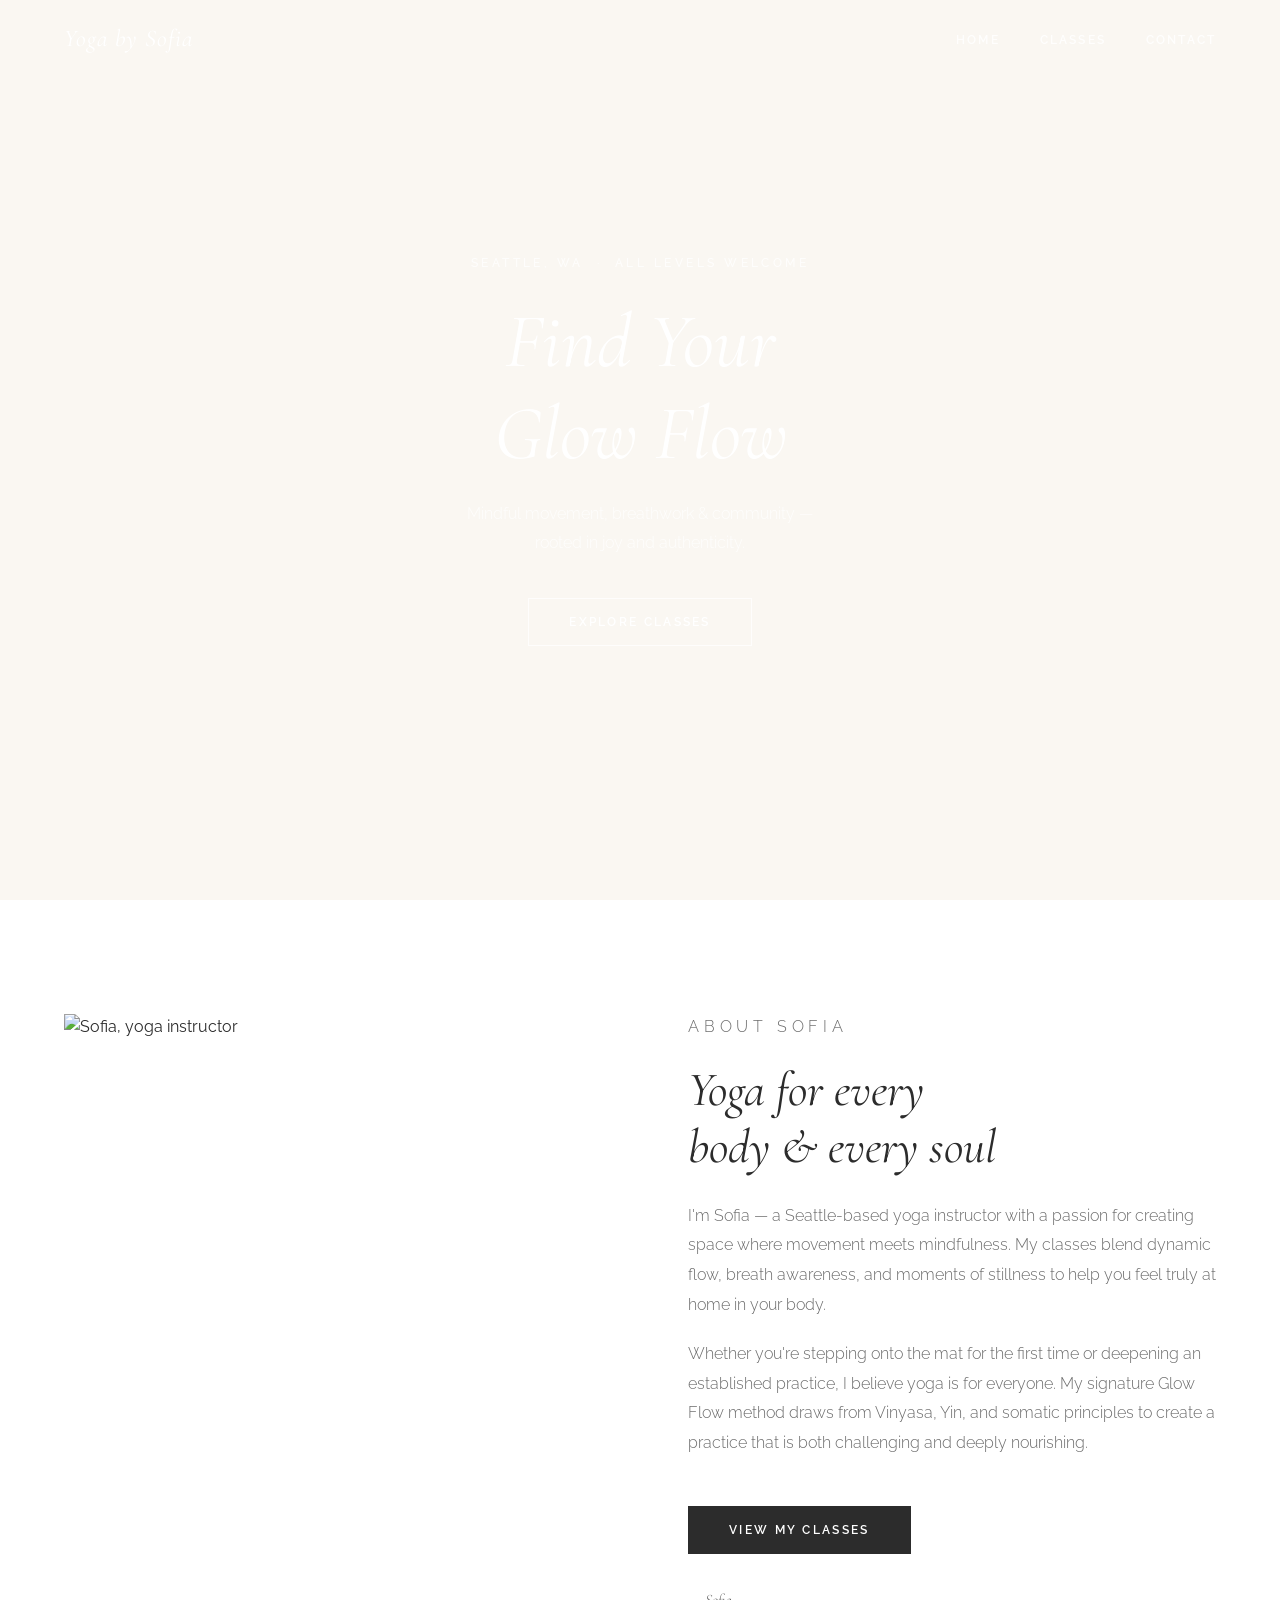
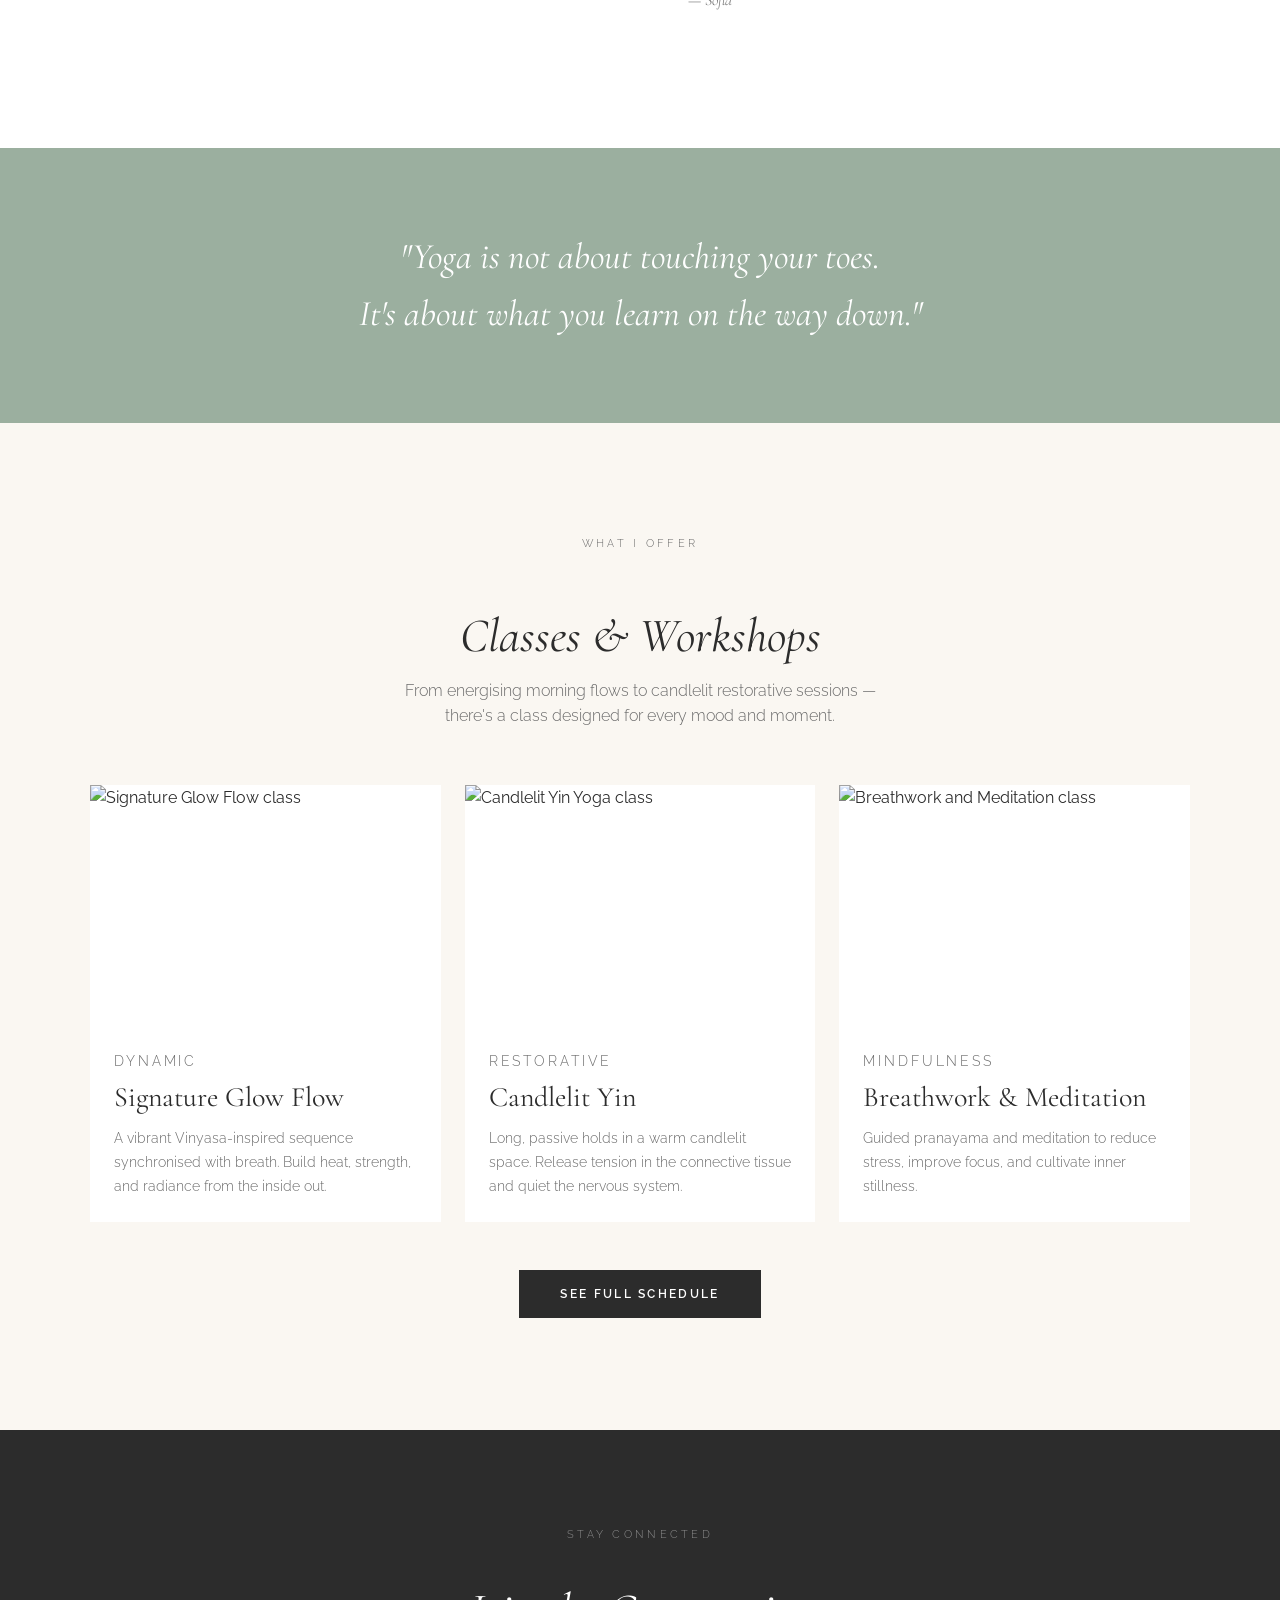
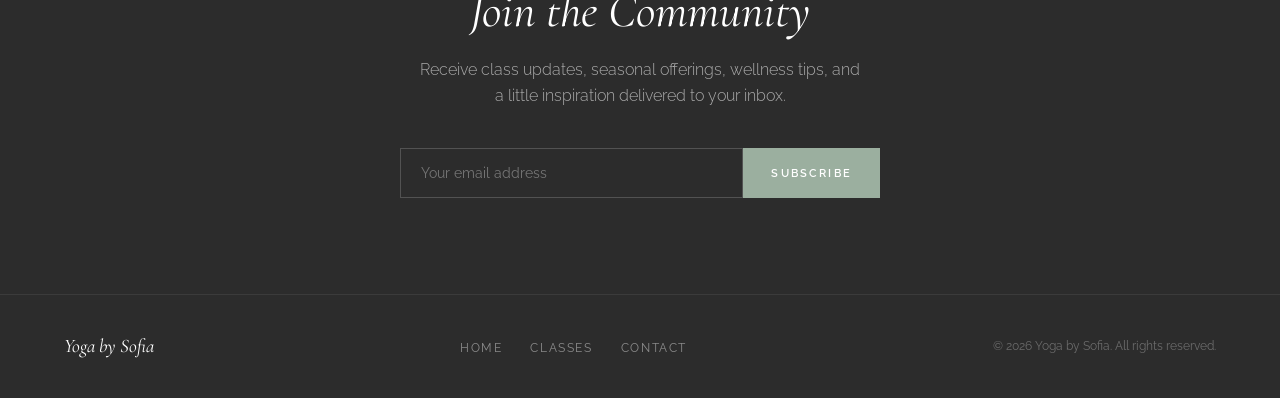
==== index.html @ cc1ec994 "Add yoga instructor website mockup (Yoga by Sofia) Three-page static site with shared CSS/JS: - inde" ====
<!DOCTYPE html>
<html lang="en">
<head>
  <meta charset="UTF-8">
  <meta name="viewport" content="width=device-width, initial-scale=1.0">
  <title>Yoga by Sofia</title>
  <link rel="preconnect" href="https://fonts.googleapis.com">
  <link rel="preconnect" href="https://fonts.gstatic.com" crossorigin>
  <link href="https://fonts.googleapis.com/css2?family=Cormorant+Garamond:ital,wght@0,300;0,400;0,500;1,300;1,400;1,500&family=Raleway:wght@300;400;500;600;700&display=swap" rel="stylesheet">
  <link rel="stylesheet" href="css/styles.css">
</head>
<body>

  <!-- Navigation -->
  <nav id="main-nav">
    <a href="index.html" class="nav-logo">Yoga by Sofia</a>
    <ul class="nav-links">
      <li><a href="index.html">Home</a></li>
      <li><a href="classes.html">Classes</a></li>
      <li><a href="contact.html">Contact</a></li>
    </ul>
  </nav>

  <!-- Hero -->
  <section class="hero">
    <div class="hero-bg"></div>
    <div class="hero-content">
      <p class="hero-eyebrow">Seattle, WA &nbsp;·&nbsp; All Levels Welcome</p>
      <h1>Find Your<br><em>Glow Flow</em></h1>
      <p class="hero-sub">
        Mindful movement, breathwork &amp; community —<br>
        rooted in joy and authenticity.
      </p>
      <a href="classes.html" class="btn btn-outline-white">Explore Classes</a>
    </div>
  </section>

  <!-- About -->
  <section class="about-section">
    <div class="about">
      <img
        class="about-image"
        src="https://images.unsplash.com/photo-1545205597-3d9d02c29597?w=900&q=80"
        alt="Sofia, yoga instructor"
        loading="lazy"
      >
      <div class="about-text">
        <p class="section-label">About Sofia</p>
        <h2>Yoga for every<br><em>body</em> &amp; every soul</h2>
        <p>
          I'm Sofia — a Seattle-based yoga instructor with a passion for
          creating space where movement meets mindfulness. My classes blend
          dynamic flow, breath awareness, and moments of stillness to help
          you feel truly at home in your body.
        </p>
        <p>
          Whether you're stepping onto the mat for the first time or
          deepening an established practice, I believe yoga is for
          everyone. My signature Glow Flow method draws from Vinyasa, Yin,
          and somatic principles to create a practice that is both
          challenging and deeply nourishing.
        </p>
        <a href="classes.html" class="btn btn-dark" style="margin-top:1.75rem; display:inline-block;">View My Classes</a>
        <p class="about-signature">— Sofia</p>
      </div>
    </div>
  </section>

  <!-- Philosophy Quote -->
  <div class="philosophy-strip">
    <blockquote>
      "Yoga is not about touching your toes.<br>
      It's about what you learn on the way down."
    </blockquote>
  </div>

  <!-- Classes Preview -->
  <section class="classes-preview">
    <p class="section-label">What I Offer</p>
    <h2>Classes &amp; Workshops</h2>
    <p>
      From energising morning flows to candlelit restorative sessions —
      there's a class designed for every mood and moment.
    </p>

    <div class="classes-grid">
      <div class="class-card">
        <div class="class-card-img-wrap">
          <img
            class="class-card-img"
            src="https://images.unsplash.com/photo-1593811167562-9cef47bfc4d7?w=700&q=80"
            alt="Signature Glow Flow class"
            loading="lazy"
          >
        </div>
        <div class="class-card-body">
          <p class="class-tag">Dynamic</p>
          <h3>Signature Glow Flow</h3>
          <p>A vibrant Vinyasa-inspired sequence synchronised with breath. Build heat, strength, and radiance from the inside out.</p>
        </div>
      </div>

      <div class="class-card">
        <div class="class-card-img-wrap">
          <img
            class="class-card-img"
            src="https://images.unsplash.com/photo-1552196563-55cd4e45efb3?w=700&q=80"
            alt="Candlelit Yin Yoga class"
            loading="lazy"
          >
        </div>
        <div class="class-card-body">
          <p class="class-tag">Restorative</p>
          <h3>Candlelit Yin</h3>
          <p>Long, passive holds in a warm candlelit space. Release tension in the connective tissue and quiet the nervous system.</p>
        </div>
      </div>

      <div class="class-card">
        <div class="class-card-img-wrap">
          <img
            class="class-card-img"
            src="https://images.unsplash.com/photo-1591291621164-2c6367723315?w=700&q=80"
            alt="Breathwork and Meditation class"
            loading="lazy"
          >
        </div>
        <div class="class-card-body">
          <p class="class-tag">Mindfulness</p>
          <h3>Breathwork &amp; Meditation</h3>
          <p>Guided pranayama and meditation to reduce stress, improve focus, and cultivate inner stillness.</p>
        </div>
      </div>
    </div>

    <a href="classes.html" class="btn btn-dark">See Full Schedule</a>
  </section>

  <!-- Newsletter -->
  <section class="newsletter">
    <p class="section-label" style="color:rgba(255,255,255,0.45);">Stay Connected</p>
    <h2>Join the Community</h2>
    <p>
      Receive class updates, seasonal offerings, wellness tips, and a little
      inspiration delivered to your inbox.
    </p>
    <form class="newsletter-form" novalidate>
      <input type="email" placeholder="Your email address" required>
      <button type="submit">Subscribe</button>
    </form>
  </section>

  <!-- Footer -->
  <footer>
    <span class="footer-logo">Yoga by Sofia</span>
    <ul class="footer-links">
      <li><a href="index.html">Home</a></li>
      <li><a href="classes.html">Classes</a></li>
      <li><a href="contact.html">Contact</a></li>
    </ul>
    <span class="footer-copy">&copy; 2026 Yoga by Sofia. All rights reserved.</span>
  </footer>

  <script src="js/main.js"></script>
</body>
</html>
---- css/styles.css ----
/* =========================================================
   Yoga by Sofia — Shared Stylesheet
   ========================================================= */

/* Reset & Base */
*, *::before, *::after {
  box-sizing: border-box;
  margin: 0;
  padding: 0;
}

:root {
  --cream:      #FAF7F2;
  --light-cream:#F0EBE3;
  --dark:       #2C2C2C;
  --muted:      #6B6B6B;
  --accent:     #8B7355;
  --sage:       #9BAF9F;
  --sage-dark:  #7A9585;
  --white:      #FFFFFF;

  --font-heading: 'Cormorant Garamond', serif;
  --font-body:    'Raleway', sans-serif;
}

html { scroll-behavior: smooth; }

body {
  font-family: var(--font-body);
  background-color: var(--cream);
  color: var(--dark);
  line-height: 1.6;
  font-size: 16px;
}

/* Typography */
h1, h2, h3, h4 {
  font-family: var(--font-heading);
  font-weight: 400;
  line-height: 1.2;
}
h1 { font-size: clamp(2.5rem, 6vw, 5rem); }
h2 { font-size: clamp(2rem, 4vw, 3rem); }
h3 { font-size: clamp(1.25rem, 2.5vw, 1.75rem); }

a { text-decoration: none; color: inherit; }
img { display: block; max-width: 100%; }

/* =========================================================
   Navigation
   ========================================================= */
nav {
  position: fixed;
  top: 0; left: 0; right: 0;
  z-index: 100;
  display: flex;
  justify-content: space-between;
  align-items: center;
  padding: 1.25rem 5%;
  background-color: transparent;
  transition: background-color 0.35s ease, padding 0.35s ease,
              box-shadow 0.35s ease;
}

nav.scrolled {
  background-color: var(--cream);
  box-shadow: 0 1px 20px rgba(0,0,0,0.08);
  padding: 0.75rem 5%;
}

.nav-logo {
  font-family: var(--font-heading);
  font-size: 1.5rem;
  letter-spacing: 0.04em;
  font-style: italic;
  color: var(--white);
  transition: color 0.35s;
}
nav.scrolled .nav-logo { color: var(--dark); }

.nav-links {
  display: flex;
  list-style: none;
  gap: 2.5rem;
}
.nav-links a {
  font-size: 0.75rem;
  text-transform: uppercase;
  letter-spacing: 0.18em;
  font-weight: 600;
  color: rgba(255,255,255,0.85);
  transition: color 0.3s;
}
nav.scrolled .nav-links a { color: var(--dark); }
.nav-links a:hover,
nav.scrolled .nav-links a:hover { color: var(--accent); }

/* =========================================================
   Buttons
   ========================================================= */
.btn {
  display: inline-block;
  padding: 0.875rem 2.5rem;
  font-size: 0.72rem;
  text-transform: uppercase;
  letter-spacing: 0.2em;
  font-family: var(--font-body);
  font-weight: 600;
  cursor: pointer;
  border: none;
  transition: all 0.3s;
}

.btn-outline-white {
  border: 1.5px solid rgba(255,255,255,0.8);
  color: var(--white);
  background: transparent;
}
.btn-outline-white:hover { background: var(--white); color: var(--dark); }

.btn-dark {
  background: var(--dark);
  color: var(--white);
  border: 1.5px solid var(--dark);
}
.btn-dark:hover { background: transparent; color: var(--dark); }

.btn-sage {
  background: var(--sage);
  color: var(--white);
  border: 1.5px solid var(--sage);
}
.btn-sage:hover { background: var(--sage-dark); border-color: var(--sage-dark); }

/* =========================================================
   Shared Section Styles
   ========================================================= */
.section-label {
  font-size: 0.68rem;
  text-transform: uppercase;
  letter-spacing: 0.3em;
  color: var(--accent);
  margin-bottom: 0.75rem;
  font-weight: 600;
}

.text-center { text-align: center; }

/* =========================================================
   Hero (index.html)
   ========================================================= */
.hero {
  position: relative;
  height: 100vh;
  min-height: 600px;
  display: flex;
  align-items: center;
  justify-content: center;
  text-align: center;
  overflow: hidden;
}

.hero-bg {
  position: absolute;
  inset: 0;
  background-image: url('https://images.unsplash.com/photo-1506126613408-eca07ce68773?w=1920&q=80');
  background-size: cover;
  background-position: center;
  filter: brightness(0.5);
}

.hero-content {
  position: relative;
  z-index: 1;
  color: var(--white);
  padding: 0 1.5rem;
  max-width: 700px;
}

.hero-eyebrow {
  font-size: 0.72rem;
  text-transform: uppercase;
  letter-spacing: 0.3em;
  opacity: 0.8;
  font-weight: 500;
  margin-bottom: 1.5rem;
}

.hero h1 { font-style: italic; margin-bottom: 1.25rem; }

.hero-sub {
  font-size: 1rem;
  font-weight: 300;
  opacity: 0.8;
  margin-bottom: 2.5rem;
  line-height: 1.8;
}

/* =========================================================
   About Section (index.html)
   ========================================================= */
.about-section {
  background: var(--white);
  padding: 7rem 5%;
}

.about {
  display: grid;
  grid-template-columns: 1fr 1fr;
  gap: 6rem;
  align-items: center;
  max-width: 1200px;
  margin: 0 auto;
}

.about-image {
  width: 100%;
  height: 620px;
  object-fit: cover;
  object-position: top;
}

.about-text h2 { font-style: italic; margin-bottom: 1.5rem; }

.about-text p {
  color: var(--muted);
  margin-bottom: 1.25rem;
  font-size: 1rem;
  font-weight: 300;
  line-height: 1.85;
}

.about-signature {
  font-family: var(--font-heading);
  font-size: 2rem;
  font-style: italic;
  color: var(--accent);
  margin-top: 2rem;
}

/* =========================================================
   Philosophy Strip
   ========================================================= */
.philosophy-strip {
  background: var(--sage);
  text-align: center;
  padding: 5rem 5%;
}

.philosophy-strip blockquote {
  font-family: var(--font-heading);
  font-size: clamp(1.5rem, 3vw, 2.25rem);
  font-style: italic;
  color: var(--white);
  max-width: 820px;
  margin: 0 auto;
  line-height: 1.6;
}

/* =========================================================
   Classes Preview (index.html)
   ========================================================= */
.classes-preview {
  background: var(--cream);
  text-align: center;
  padding: 7rem 5%;
}

.classes-preview h2 { font-style: italic; margin-bottom: 0.75rem; }

.classes-preview > p {
  color: var(--muted);
  max-width: 500px;
  margin: 0 auto 3.5rem;
  font-weight: 300;
}

.classes-grid {
  display: grid;
  grid-template-columns: repeat(auto-fit, minmax(280px, 1fr));
  gap: 1.5rem;
  max-width: 1100px;
  margin: 0 auto 3rem;
  text-align: left;
}

/* =========================================================
   Class Cards (shared)
   ========================================================= */
.class-card {
  background: var(--white);
  overflow: hidden;
  transition: box-shadow 0.3s;
}
.class-card:hover { box-shadow: 0 8px 32px rgba(0,0,0,0.09); }

.class-card-img-wrap { overflow: hidden; }

.class-card-img {
  width: 100%;
  height: 240px;
  object-fit: cover;
  transition: transform 0.55s ease;
}
.class-card:hover .class-card-img { transform: scale(1.05); }

.class-card-body { padding: 1.5rem; }

.class-tag {
  font-size: 0.64rem;
  text-transform: uppercase;
  letter-spacing: 0.2em;
  color: var(--accent);
  font-weight: 600;
  margin-bottom: 0.5rem;
}

.class-card-body h3 { margin-bottom: 0.75rem; }

.class-card-body p {
  font-size: 0.9rem;
  color: var(--muted);
  font-weight: 300;
  line-height: 1.65;
}

/* =========================================================
   Newsletter Section (shared)
   ========================================================= */
.newsletter {
  background: var(--dark);
  text-align: center;
  padding: 6rem 5%;
}

.newsletter h2 {
  color: var(--white);
  font-style: italic;
  margin-bottom: 1rem;
}

.newsletter > p {
  color: rgba(255,255,255,0.6);
  font-weight: 300;
  max-width: 440px;
  margin: 0 auto 2.5rem;
}

.newsletter-form {
  display: flex;
  max-width: 480px;
  margin: 0 auto;
}

.newsletter-form input {
  flex: 1;
  padding: 1rem 1.25rem;
  border: 1.5px solid rgba(255,255,255,0.18);
  background: transparent;
  color: var(--white);
  font-family: var(--font-body);
  font-size: 0.875rem;
  outline: none;
  transition: border-color 0.3s;
}
.newsletter-form input::placeholder { color: rgba(255,255,255,0.35); }
.newsletter-form input:focus { border-color: var(--sage); }

.newsletter-form button {
  padding: 1rem 1.75rem;
  background: var(--sage);
  border: none;
  color: var(--white);
  font-family: var(--font-body);
  font-size: 0.68rem;
  text-transform: uppercase;
  letter-spacing: 0.2em;
  font-weight: 600;
  cursor: pointer;
  transition: background 0.3s;
  white-space: nowrap;
}
.newsletter-form button:hover,
.newsletter-form button:disabled { background: var(--sage-dark); }

/* =========================================================
   Footer (shared)
   ========================================================= */
footer {
  background: var(--dark);
  border-top: 1px solid rgba(255,255,255,0.07);
  padding: 2.25rem 5%;
  display: flex;
  justify-content: space-between;
  align-items: center;
  flex-wrap: wrap;
  gap: 1rem;
}

.footer-logo {
  font-family: var(--font-heading);
  font-size: 1.2rem;
  font-style: italic;
  color: var(--white);
}

.footer-copy {
  font-size: 0.75rem;
  color: rgba(255,255,255,0.3);
}

.footer-links {
  display: flex;
  gap: 1.75rem;
  list-style: none;
}
.footer-links a {
  font-size: 0.72rem;
  text-transform: uppercase;
  letter-spacing: 0.14em;
  color: rgba(255,255,255,0.45);
  transition: color 0.3s;
}
.footer-links a:hover { color: var(--white); }

/* =========================================================
   Page Header (inner pages)
   ========================================================= */
.page-header {
  height: 440px;
  background-size: cover;
  background-position: center;
  display: flex;
  align-items: center;
  justify-content: center;
  text-align: center;
  position: relative;
}
.page-header::after {
  content: '';
  position: absolute;
  inset: 0;
  background: rgba(0,0,0,0.45);
}
.page-header-content {
  position: relative;
  z-index: 1;
  color: var(--white);
}
.page-header-content .section-label {
  color: rgba(255,255,255,0.65);
  margin-bottom: 0.75rem;
}
.page-header-content h1 { font-style: italic; }

/* =========================================================
   Classes Page
   ========================================================= */
.classes-full-grid {
  display: grid;
  grid-template-columns: repeat(auto-fit, minmax(310px, 1fr));
  gap: 2rem;
  max-width: 1100px;
  margin: 0 auto 4rem;
}

.class-price {
  margin-top: 0.75rem;
  font-size: 0.82rem;
  color: var(--accent);
  font-weight: 600;
}

/* Schedule Table */
.schedule-wrapper {
  max-width: 1100px;
  margin: 0 auto;
}

.schedule-section-title {
  text-align: center;
  margin-bottom: 2.5rem;
}
.schedule-section-title h2 { font-style: italic; margin-top: 0.5rem; }

.schedule-table {
  width: 100%;
  border-collapse: collapse;
  background: var(--white);
}
.schedule-table th {
  background: var(--sage);
  color: var(--white);
  padding: 0.875rem 1.25rem;
  text-align: left;
  font-size: 0.7rem;
  text-transform: uppercase;
  letter-spacing: 0.16em;
  font-weight: 600;
  font-family: var(--font-body);
}
.schedule-table td {
  padding: 1rem 1.25rem;
  border-bottom: 1px solid var(--light-cream);
  font-size: 0.9375rem;
  color: var(--dark);
}
.schedule-table tr:last-child td { border-bottom: none; }
.schedule-table tr:hover td { background: var(--cream); }

.badge {
  display: inline-block;
  padding: 0.2em 0.65em;
  font-size: 0.62rem;
  text-transform: uppercase;
  letter-spacing: 0.1em;
  font-weight: 600;
}
.badge-sage  { background: var(--sage);  color: var(--white); }
.badge-dark  { background: var(--dark);  color: var(--white); }

/* =========================================================
   Contact Page
   ========================================================= */
.contact-grid {
  display: grid;
  grid-template-columns: 1fr 1.6fr;
  gap: 6rem;
  max-width: 1000px;
  margin: 0 auto;
}

.contact-info h2 { font-style: italic; margin-bottom: 1.5rem; }
.contact-info > p {
  color: var(--muted);
  font-weight: 300;
  line-height: 1.85;
  margin-bottom: 2rem;
}

.contact-details { display: flex; flex-direction: column; gap: 1.25rem; margin-bottom: 2rem; }

.contact-detail-label {
  font-size: 0.64rem;
  text-transform: uppercase;
  letter-spacing: 0.22em;
  color: var(--accent);
  font-weight: 600;
  margin-bottom: 0.2rem;
}
.contact-detail-value { font-size: 0.9375rem; }

.social-links { display: flex; gap: 0.75rem; margin-top: 0.5rem; }
.social-link {
  width: 40px;
  height: 40px;
  border: 1.5px solid var(--dark);
  display: flex;
  align-items: center;
  justify-content: center;
  font-size: 0.65rem;
  font-weight: 700;
  letter-spacing: 0.04em;
  transition: all 0.3s;
}
.social-link:hover { background: var(--dark); color: var(--white); }

/* Contact Form */
.contact-form { display: flex; flex-direction: column; gap: 1.25rem; }

.form-group { display: flex; flex-direction: column; gap: 0.4rem; }

.form-group label {
  font-size: 0.68rem;
  text-transform: uppercase;
  letter-spacing: 0.16em;
  font-weight: 600;
  color: var(--dark);
}

.form-group input,
.form-group textarea,
.form-group select {
  padding: 0.875rem 1rem;
  border: 1.5px solid var(--light-cream);
  background: var(--cream);
  font-family: var(--font-body);
  font-size: 0.9375rem;
  color: var(--dark);
  outline: none;
  transition: border-color 0.3s;
  -webkit-appearance: none;
  appearance: none;
}
.form-group input:focus,
.form-group textarea:focus,
.form-group select:focus { border-color: var(--sage); }

.form-group textarea { resize: vertical; min-height: 130px; }

.form-row {
  display: grid;
  grid-template-columns: 1fr 1fr;
  gap: 1.25rem;
}

/* =========================================================
   Fade-in utility (set by JS)
   ========================================================= */
.fade-in-ready {
  opacity: 0;
  transform: translateY(22px);
  transition: opacity 0.65s ease, transform 0.65s ease;
}
.fade-in-ready.visible {
  opacity: 1;
  transform: translateY(0);
}

/* =========================================================
   Responsive
   ========================================================= */
@media (max-width: 900px) {
  .about { grid-template-columns: 1fr; gap: 3rem; }
  .about-image { height: 420px; }
  .contact-grid { grid-template-columns: 1fr; gap: 3.5rem; }
}

@media (max-width: 768px) {
  .nav-links { display: none; }

  .newsletter-form { flex-direction: column; }
  .newsletter-form input { border-right: 1.5px solid rgba(255,255,255,0.18); }

  .form-row { grid-template-columns: 1fr; }

  footer { flex-direction: column; text-align: center; }
  .footer-links { justify-content: center; }

  .schedule-table th:nth-child(5),
  .schedule-table td:nth-child(5) { display: none; }
}
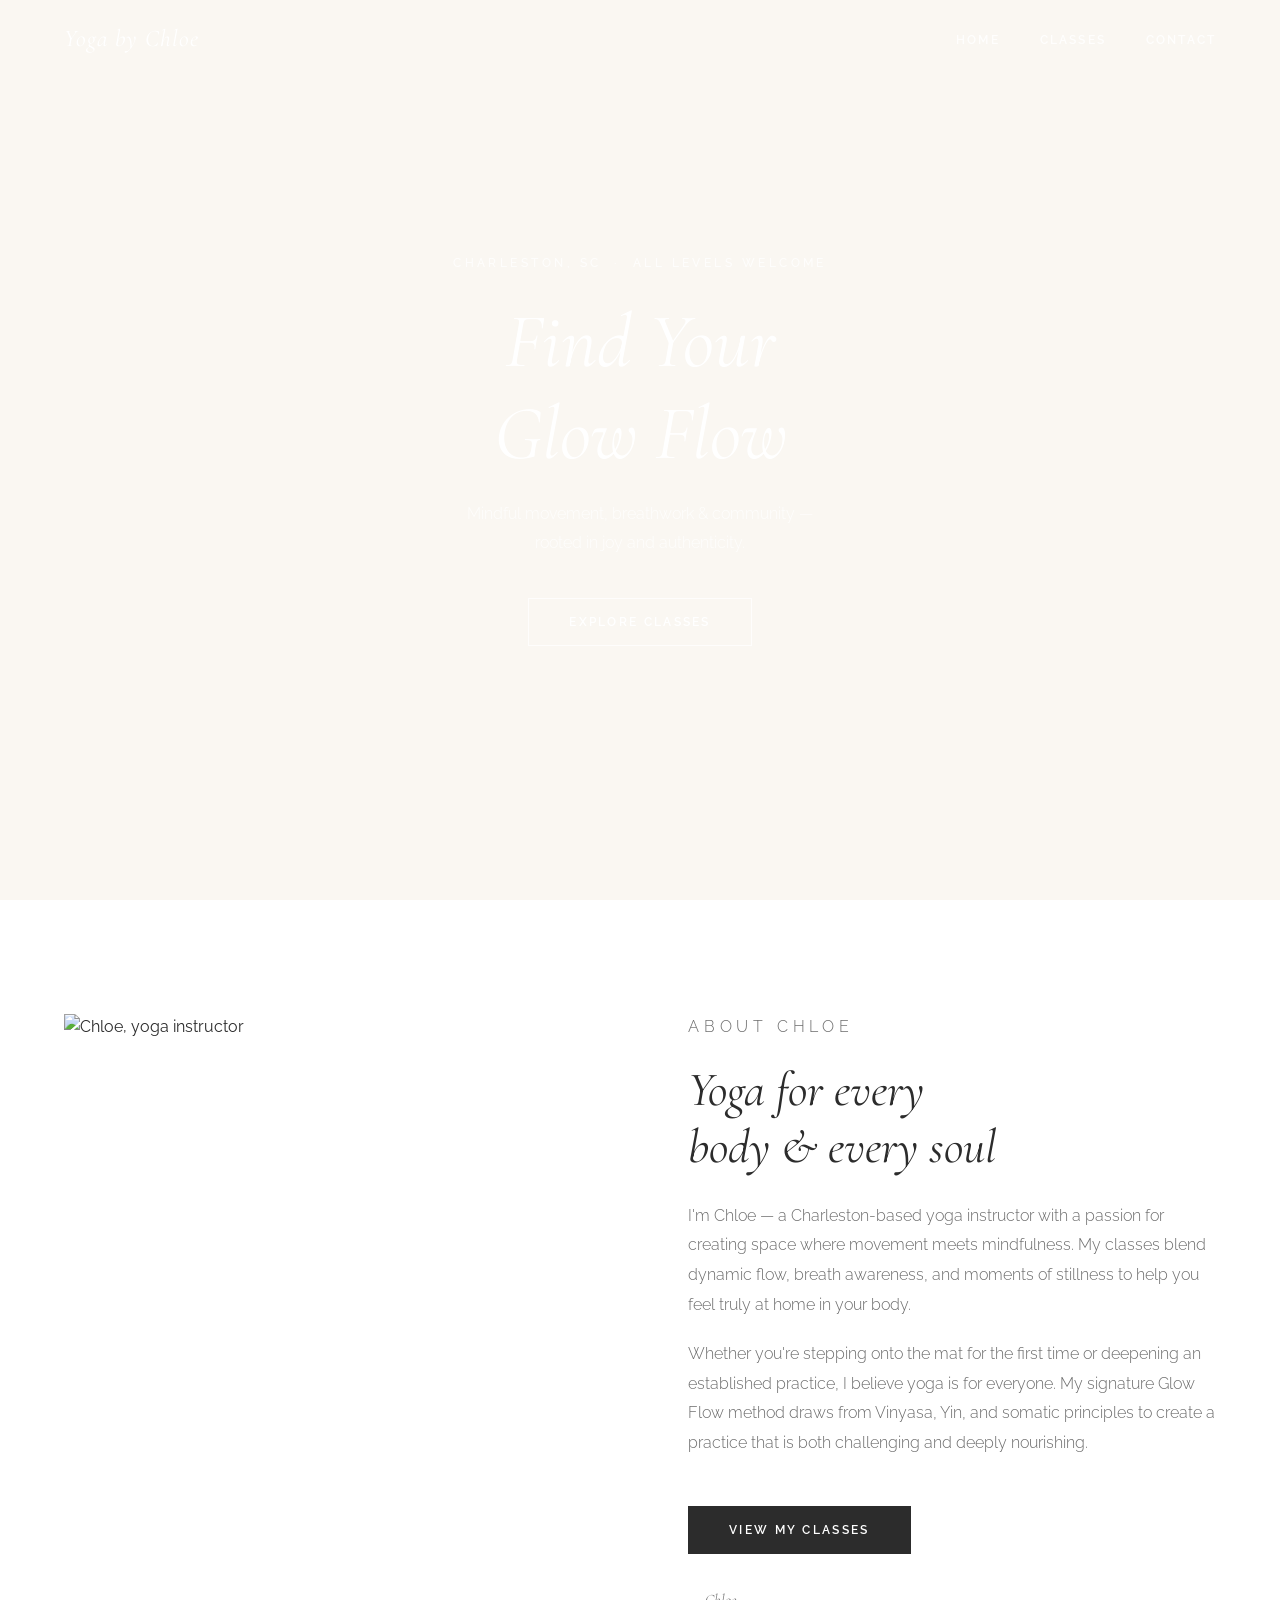
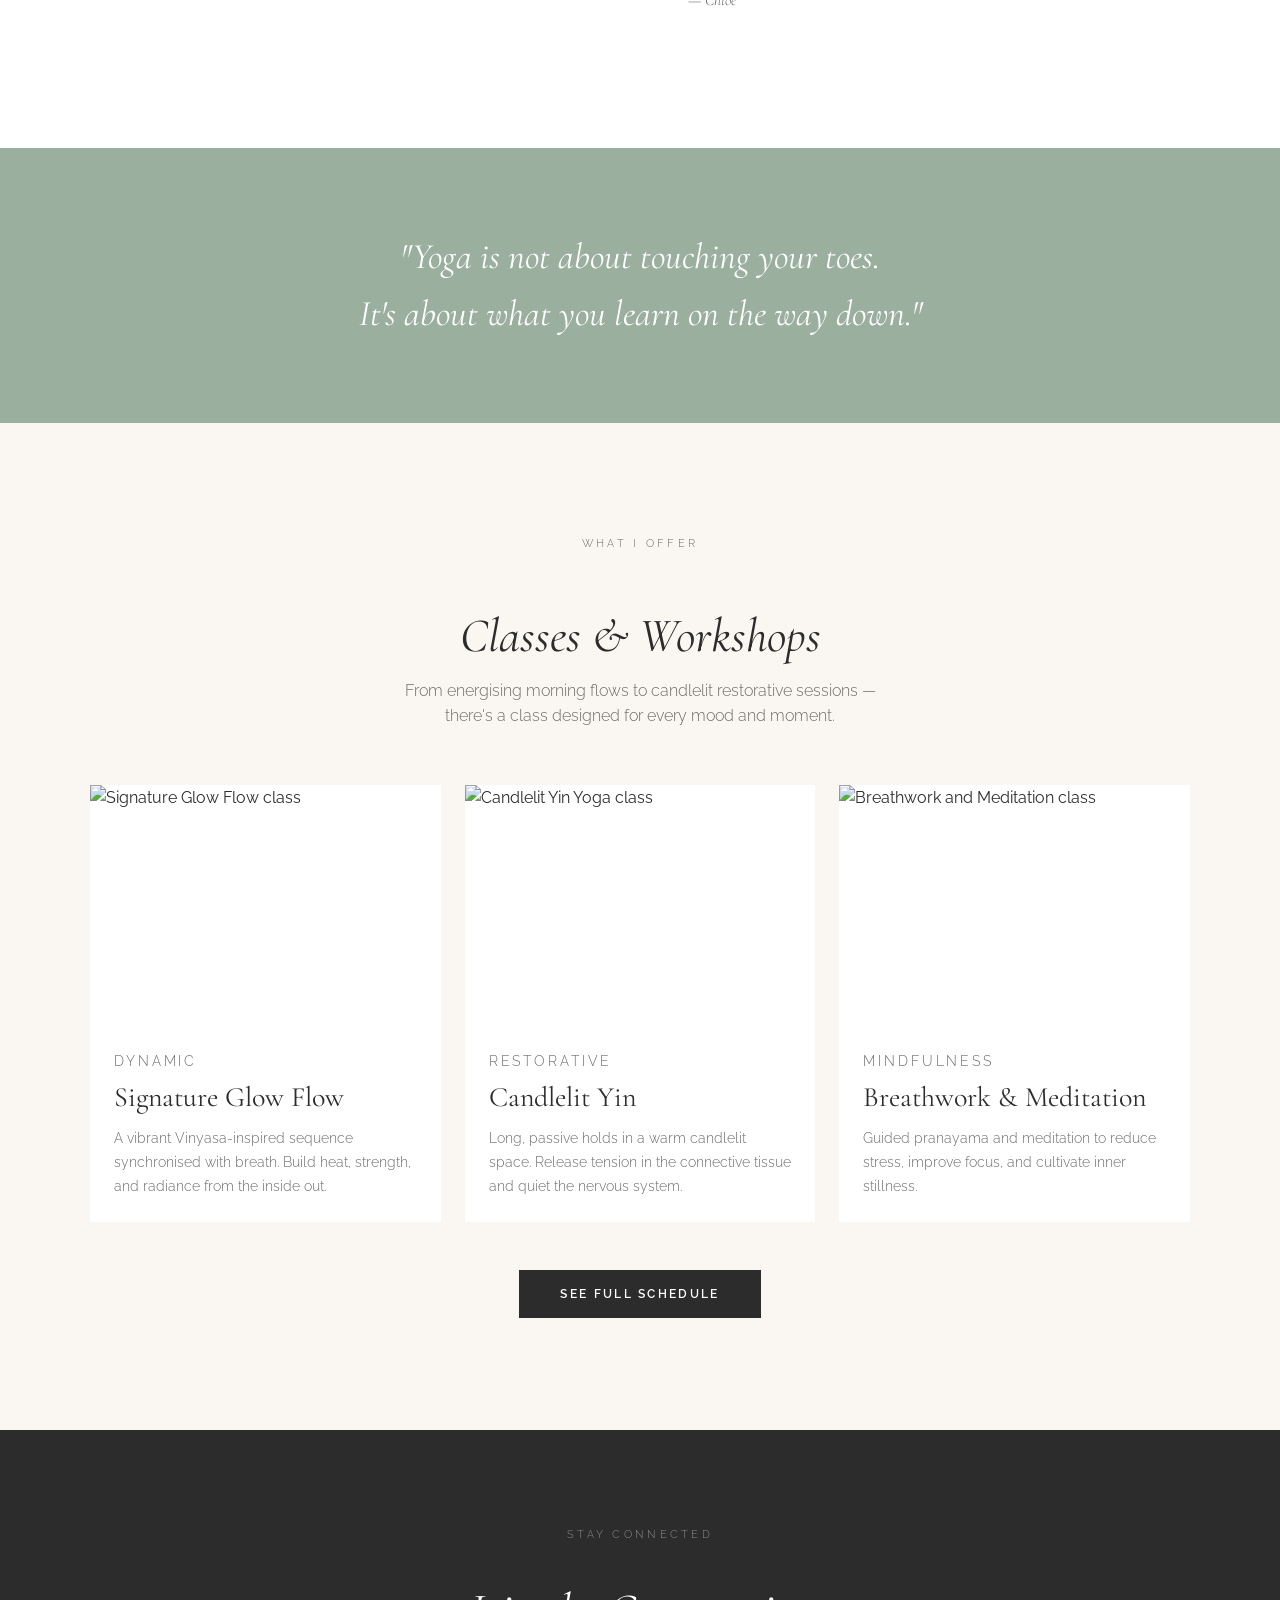
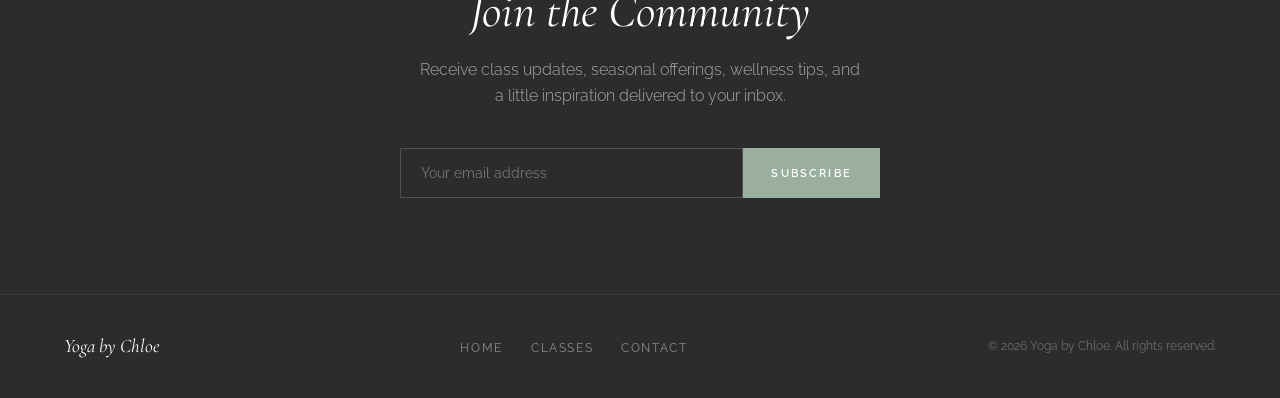
==== commit a9e1a699: "Rebrand to Yoga by Chloe, update location to Charleston SC, add GitHub Pages deployment - Replace al" ====
--- a/index.html
+++ b/index.html
@@ -3,7 +3,7 @@
 <head>
   <meta charset="UTF-8">
   <meta name="viewport" content="width=device-width, initial-scale=1.0">
-  <title>Yoga by Sofia</title>
+  <title>Yoga by Chloe</title>
   <link rel="preconnect" href="https://fonts.googleapis.com">
   <link rel="preconnect" href="https://fonts.gstatic.com" crossorigin>
   <link href="https://fonts.googleapis.com/css2?family=Cormorant+Garamond:ital,wght@0,300;0,400;0,500;1,300;1,400;1,500&family=Raleway:wght@300;400;500;600;700&display=swap" rel="stylesheet">
@@ -13,7 +13,7 @@
 
   <!-- Navigation -->
   <nav id="main-nav">
-    <a href="index.html" class="nav-logo">Yoga by Sofia</a>
+    <a href="index.html" class="nav-logo">Yoga by Chloe</a>
     <ul class="nav-links">
       <li><a href="index.html">Home</a></li>
       <li><a href="classes.html">Classes</a></li>
@@ -25,7 +25,7 @@
   <section class="hero">
     <div class="hero-bg"></div>
     <div class="hero-content">
-      <p class="hero-eyebrow">Seattle, WA &nbsp;·&nbsp; All Levels Welcome</p>
+      <p class="hero-eyebrow">Charleston, SC &nbsp;·&nbsp; All Levels Welcome</p>
       <h1>Find Your<br><em>Glow Flow</em></h1>
       <p class="hero-sub">
         Mindful movement, breathwork &amp; community —<br>
@@ -41,14 +41,14 @@
       <img
         class="about-image"
         src="https://images.unsplash.com/photo-1545205597-3d9d02c29597?w=900&q=80"
-        alt="Sofia, yoga instructor"
+        alt="Chloe, yoga instructor"
         loading="lazy"
       >
       <div class="about-text">
-        <p class="section-label">About Sofia</p>
+        <p class="section-label">About Chloe</p>
         <h2>Yoga for every<br><em>body</em> &amp; every soul</h2>
         <p>
-          I'm Sofia — a Seattle-based yoga instructor with a passion for
+          I'm Chloe — a Charleston-based yoga instructor with a passion for
           creating space where movement meets mindfulness. My classes blend
           dynamic flow, breath awareness, and moments of stillness to help
           you feel truly at home in your body.
@@ -61,7 +61,7 @@
           challenging and deeply nourishing.
         </p>
         <a href="classes.html" class="btn btn-dark" style="margin-top:1.75rem; display:inline-block;">View My Classes</a>
-        <p class="about-signature">— Sofia</p>
+        <p class="about-signature">— Chloe</p>
       </div>
     </div>
   </section>
@@ -152,13 +152,13 @@
 
   <!-- Footer -->
   <footer>
-    <span class="footer-logo">Yoga by Sofia</span>
+    <span class="footer-logo">Yoga by Chloe</span>
     <ul class="footer-links">
       <li><a href="index.html">Home</a></li>
       <li><a href="classes.html">Classes</a></li>
       <li><a href="contact.html">Contact</a></li>
     </ul>
-    <span class="footer-copy">&copy; 2026 Yoga by Sofia. All rights reserved.</span>
+    <span class="footer-copy">&copy; 2026 Yoga by Chloe. All rights reserved.</span>
   </footer>
 
   <script src="js/main.js"></script>
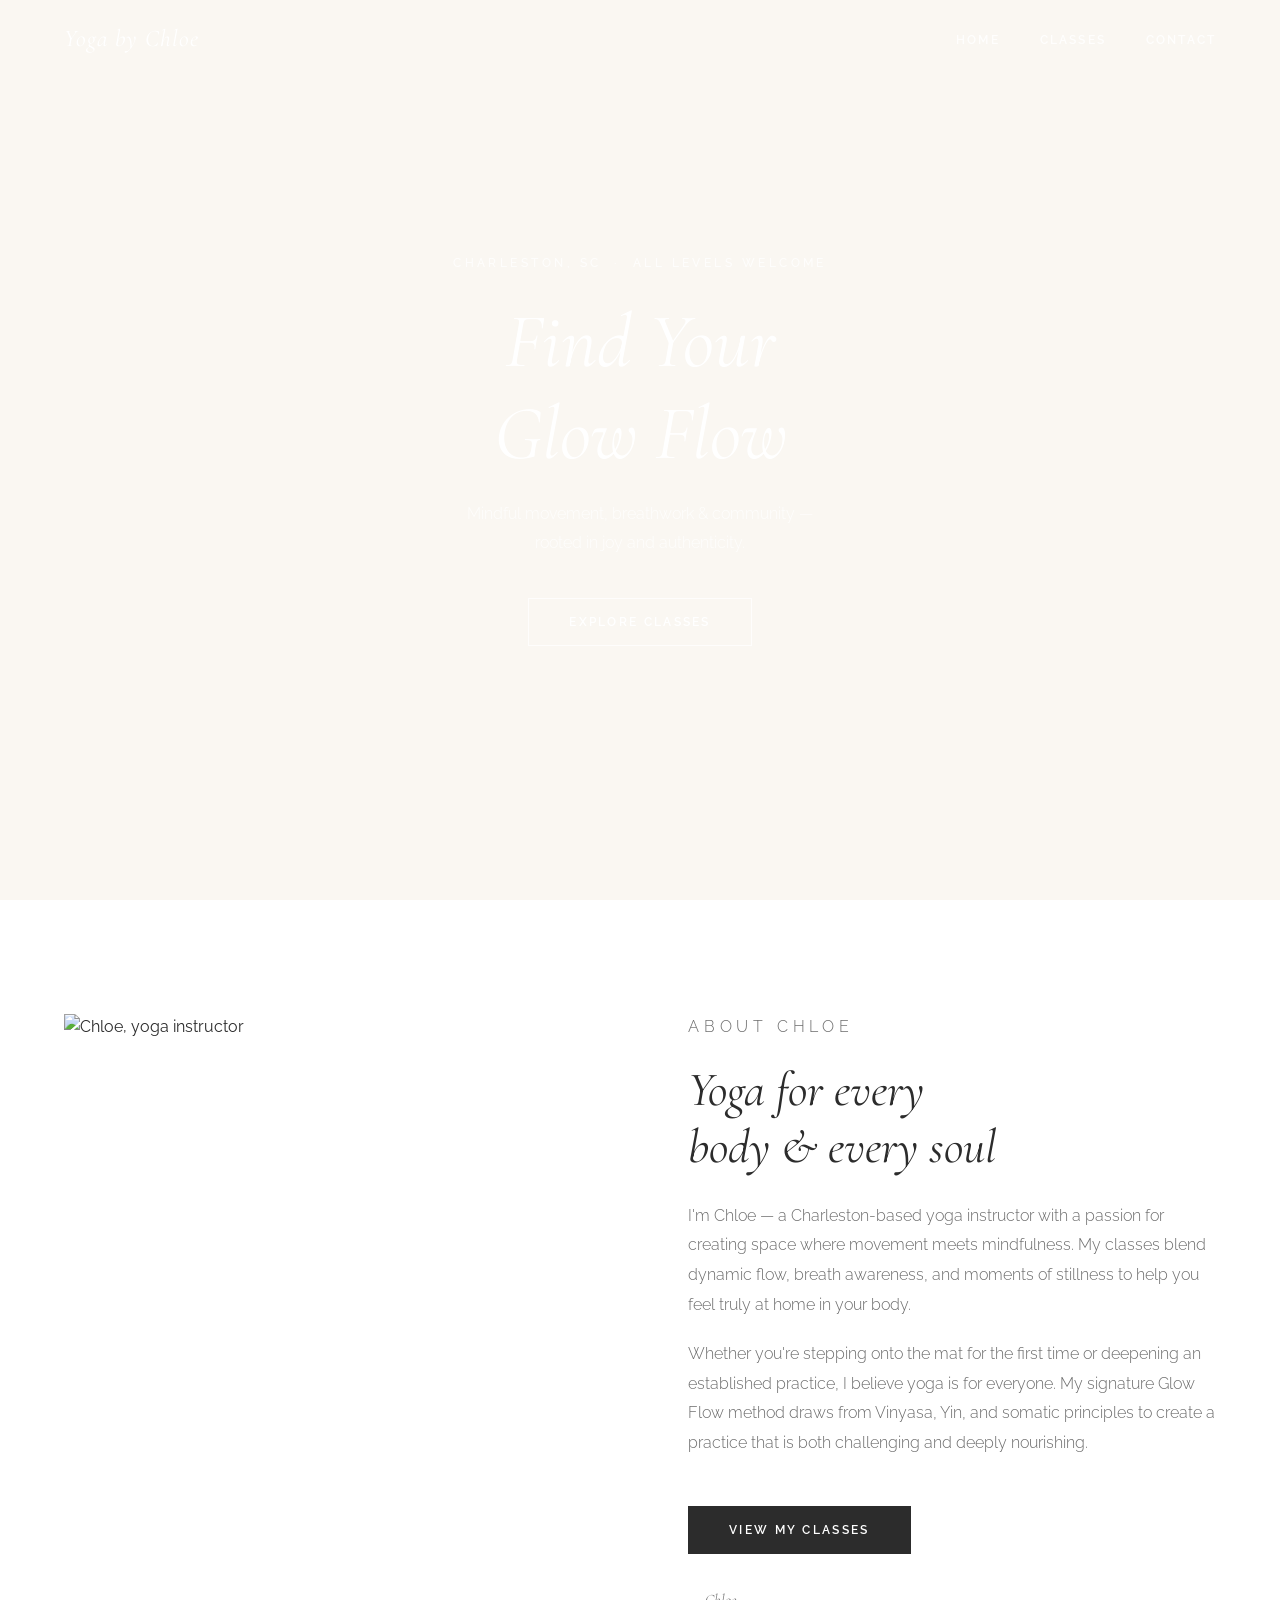
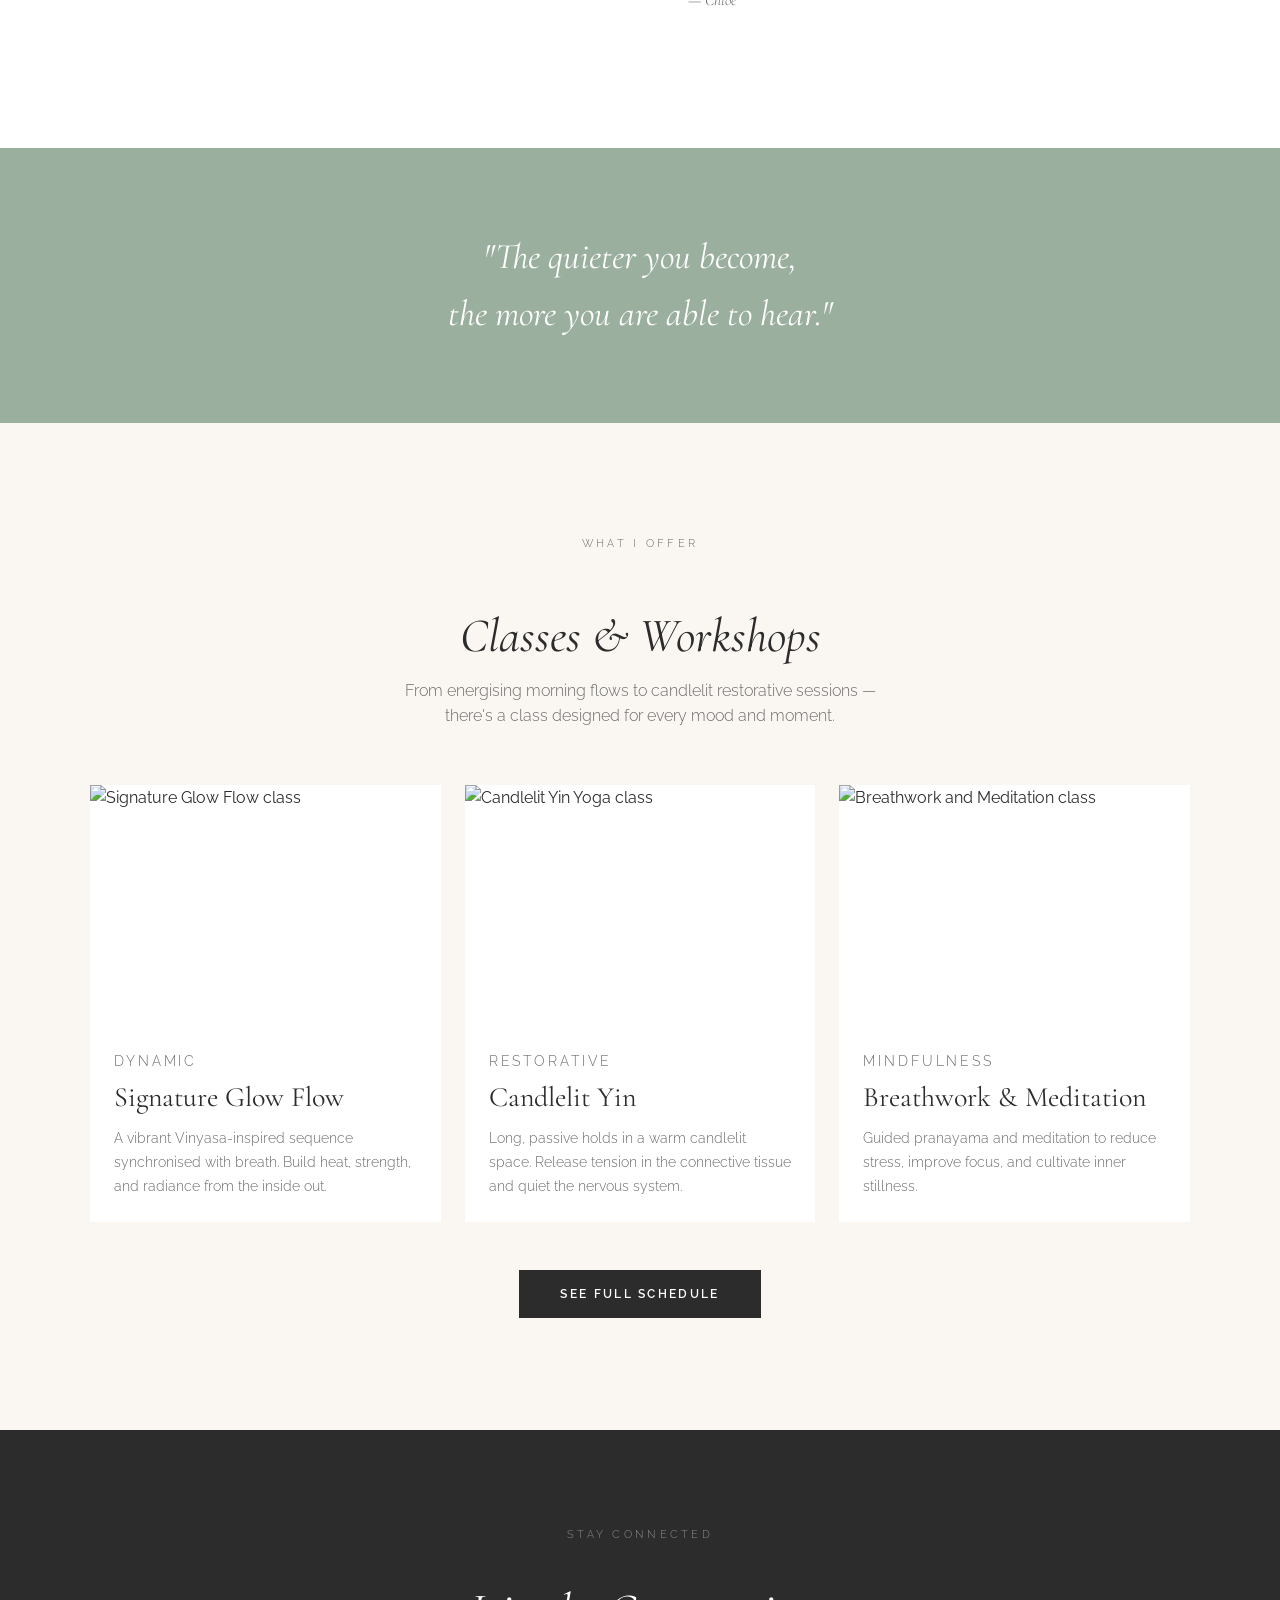
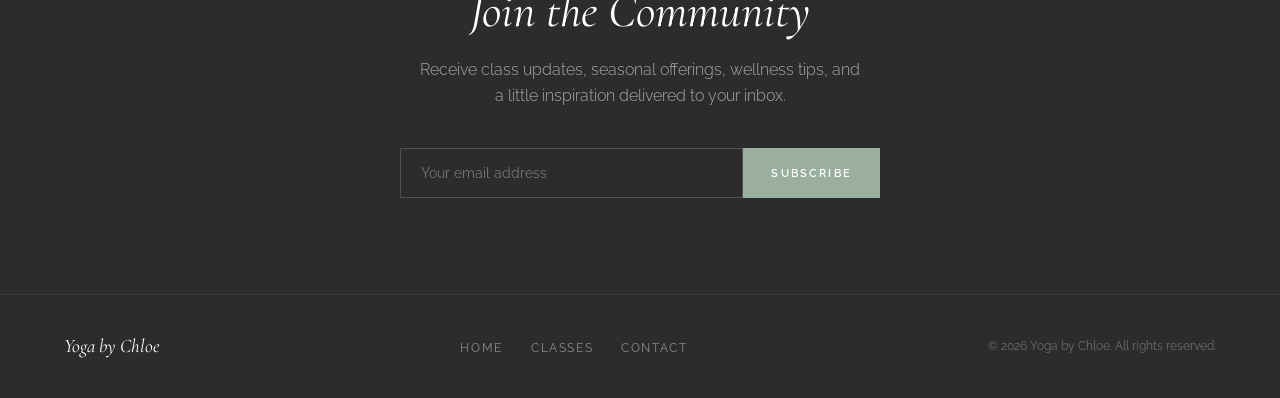
==== commit 9768d333: "Replace philosophy quote with Rumi-inspired spiritual quote https://claude.ai/code/session_014BtSPvT" ====
--- a/index.html
+++ b/index.html
@@ -69,8 +69,8 @@
   <!-- Philosophy Quote -->
   <div class="philosophy-strip">
     <blockquote>
-      "Yoga is not about touching your toes.<br>
-      It's about what you learn on the way down."
+      "The quieter you become,<br>
+      the more you are able to hear."
     </blockquote>
   </div>
 
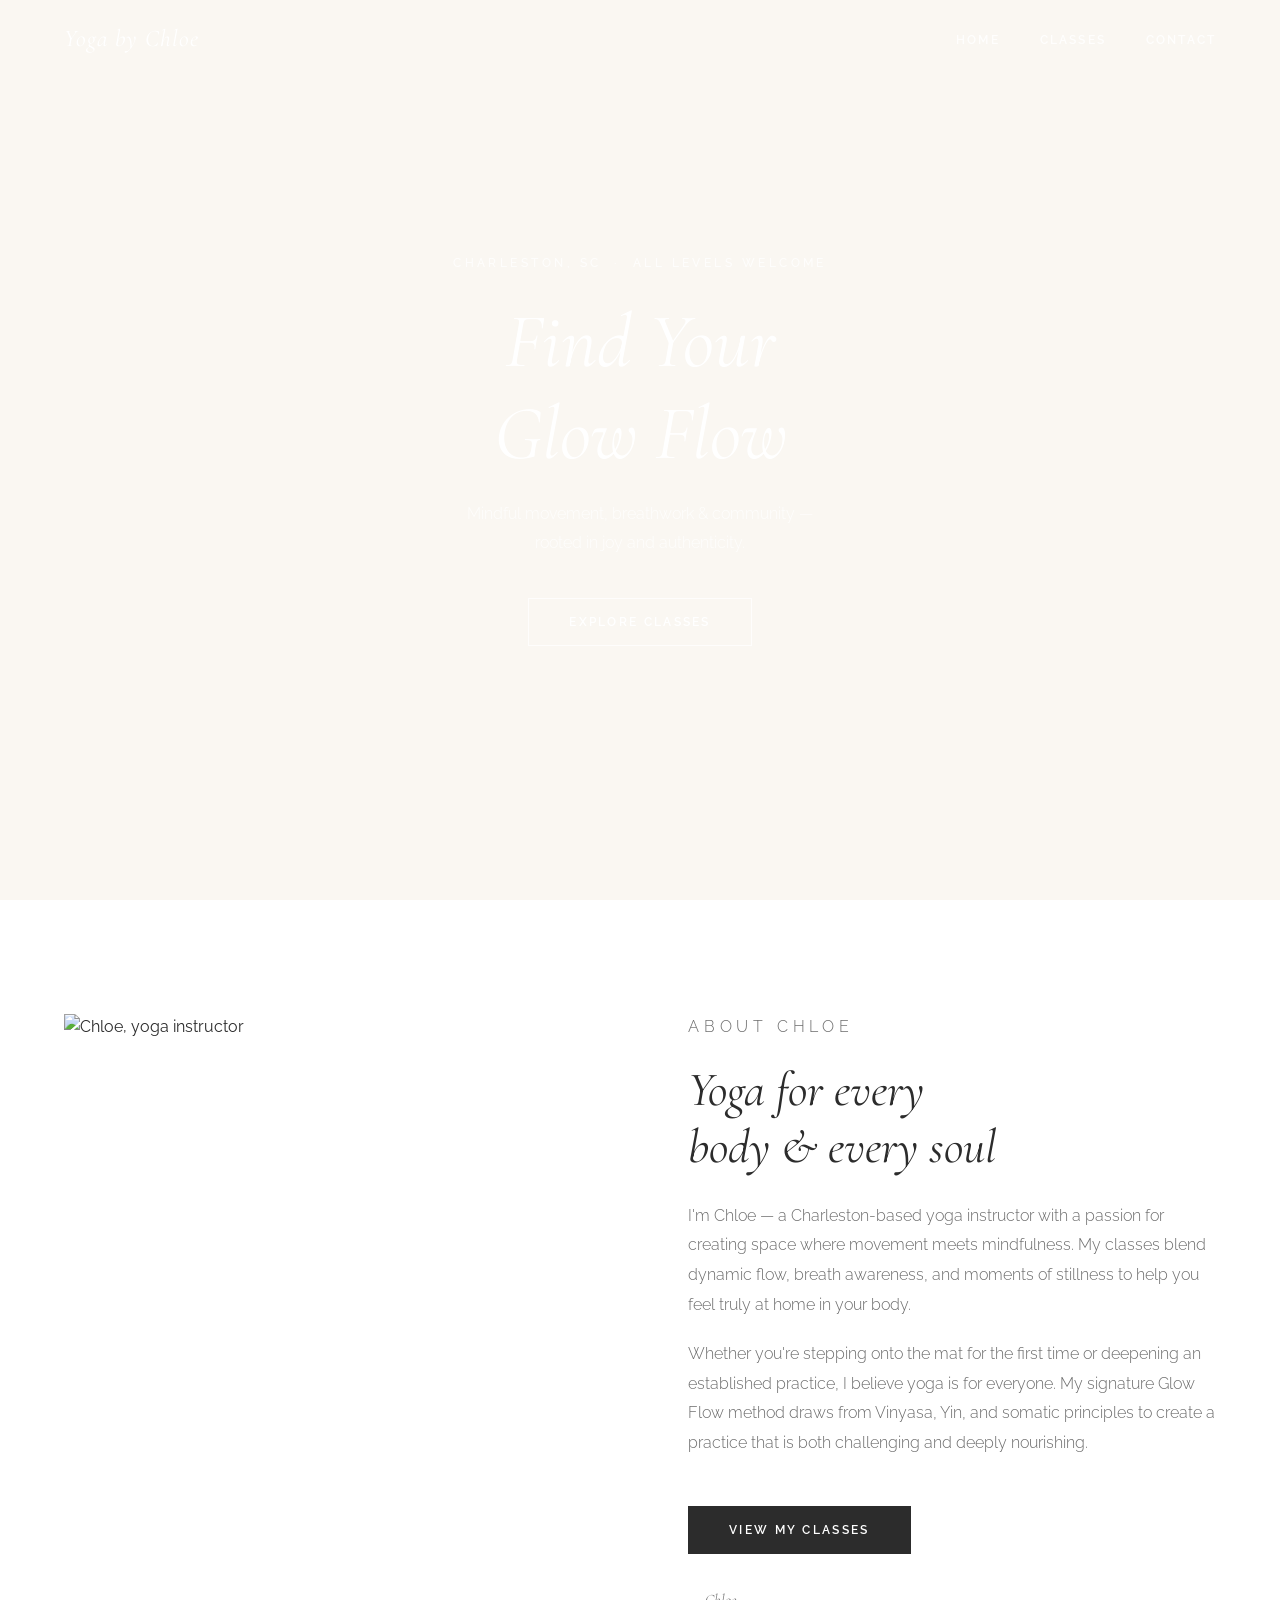
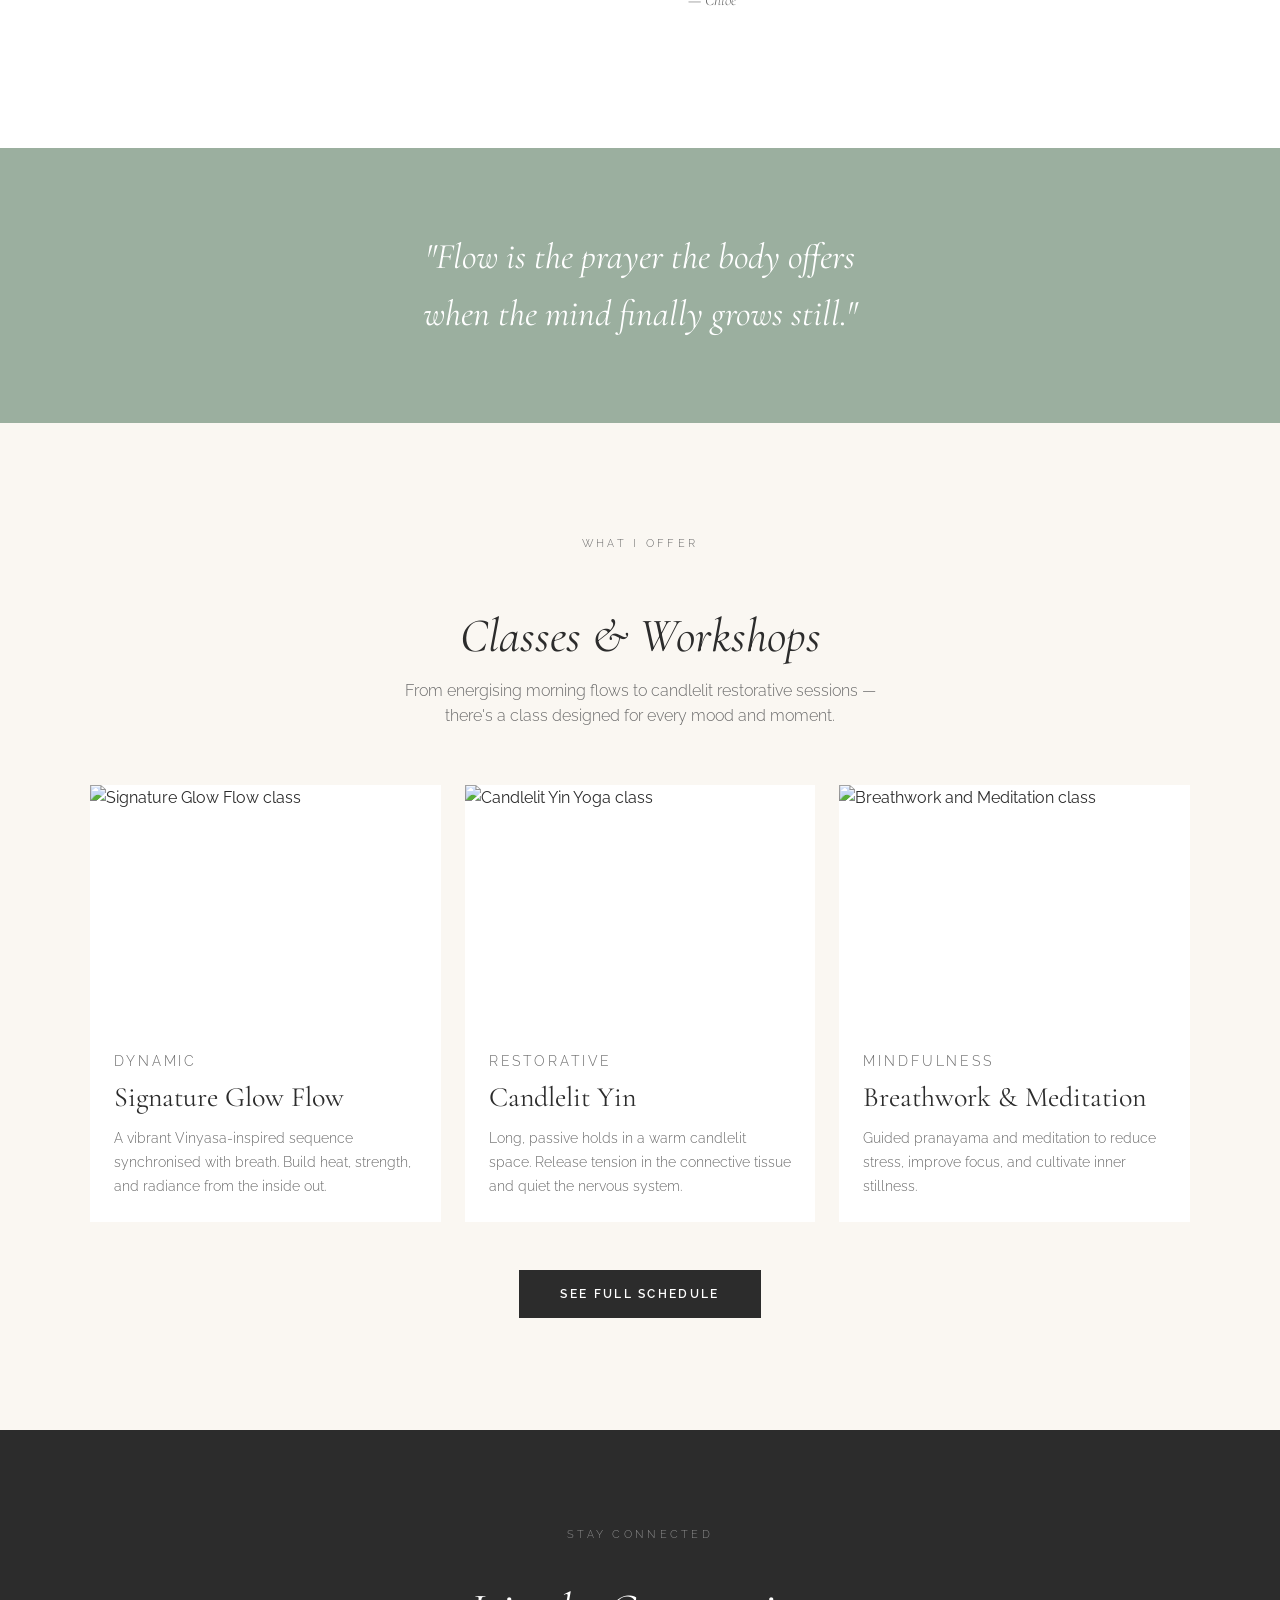
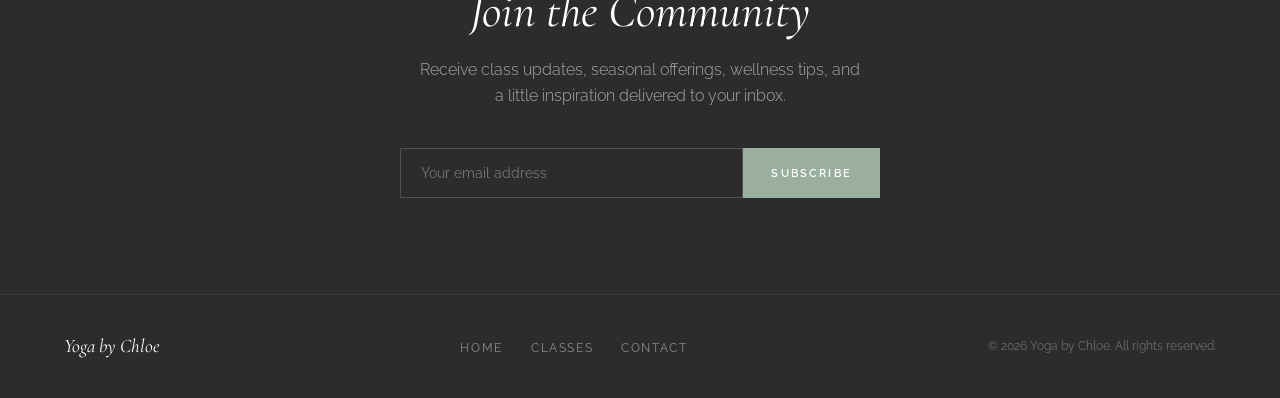
==== commit a41f3b67: "Update philosophy quote to flow-themed spiritual quote https://claude.ai/code/session_014BtSPvTeyenK" ====
--- a/index.html
+++ b/index.html
@@ -69,8 +69,8 @@
   <!-- Philosophy Quote -->
   <div class="philosophy-strip">
     <blockquote>
-      "The quieter you become,<br>
-      the more you are able to hear."
+      "Flow is the prayer the body offers<br>
+      when the mind finally grows still."
     </blockquote>
   </div>
 
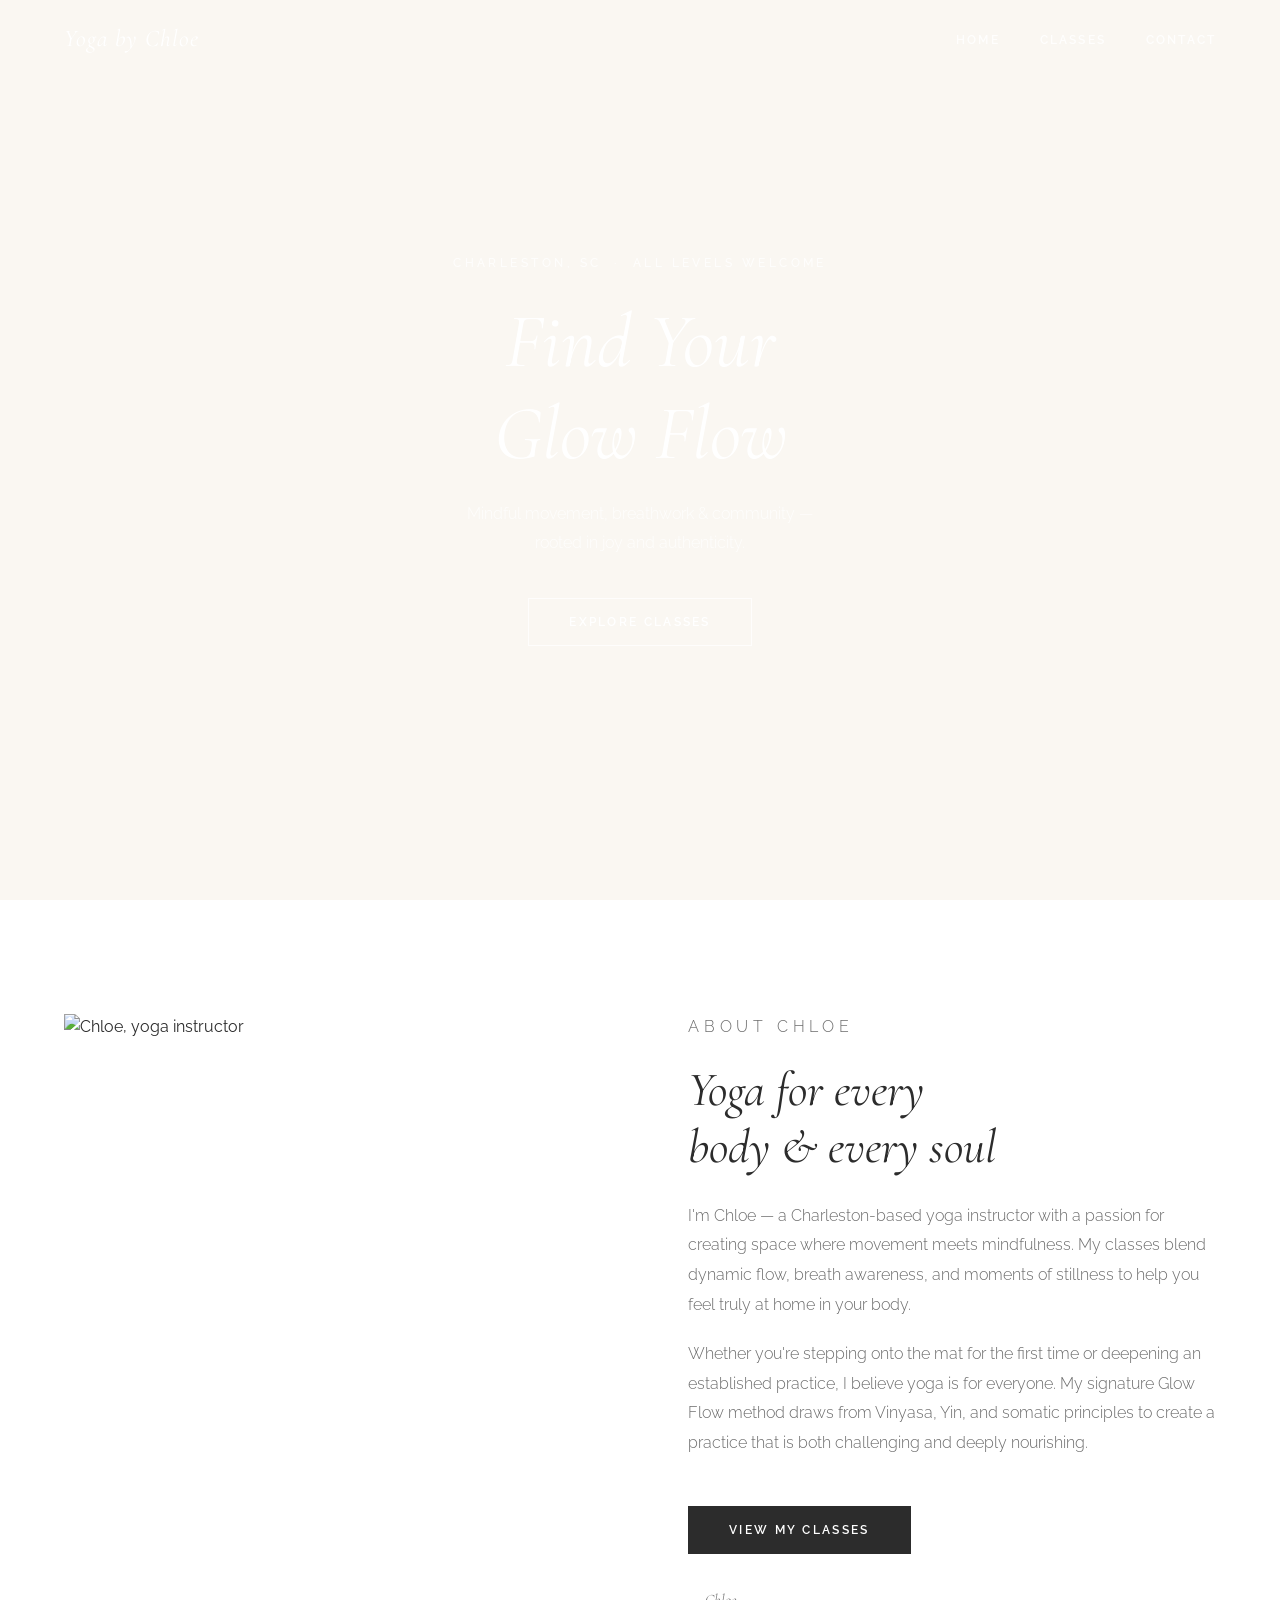
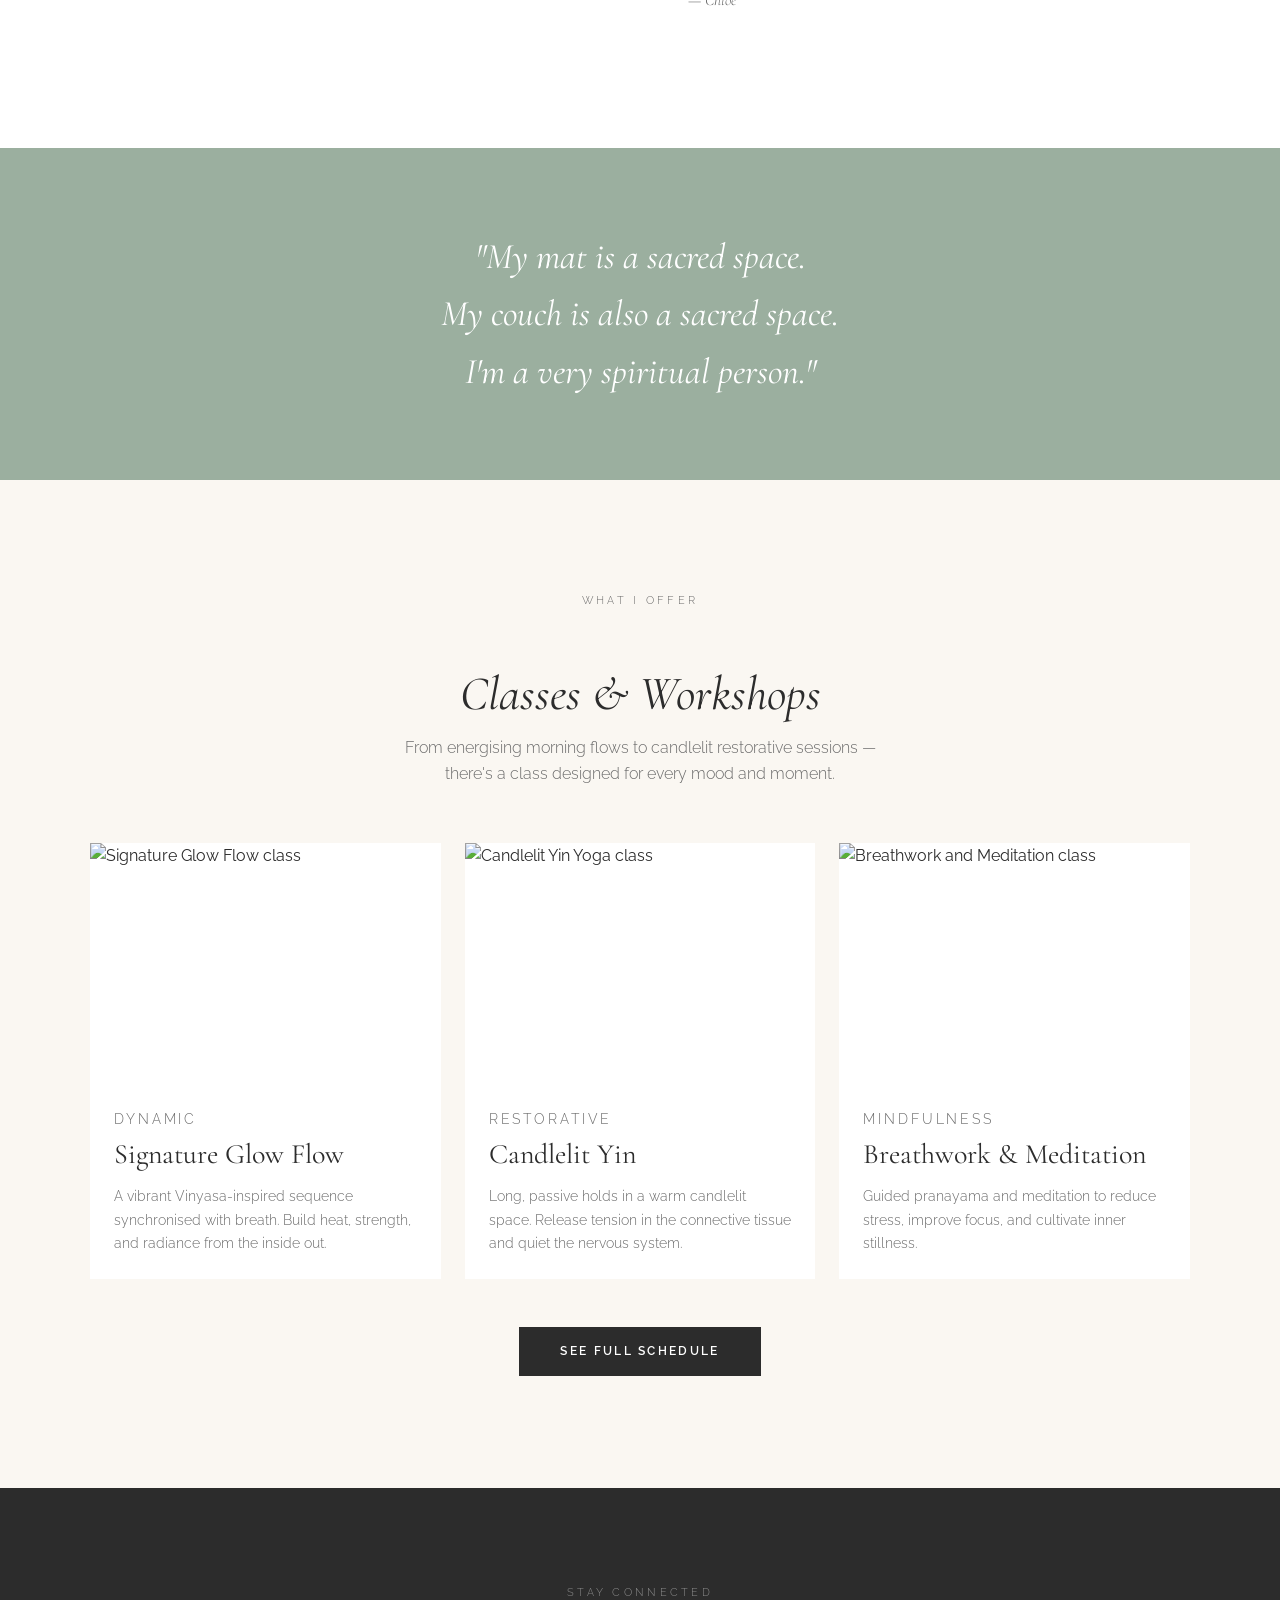
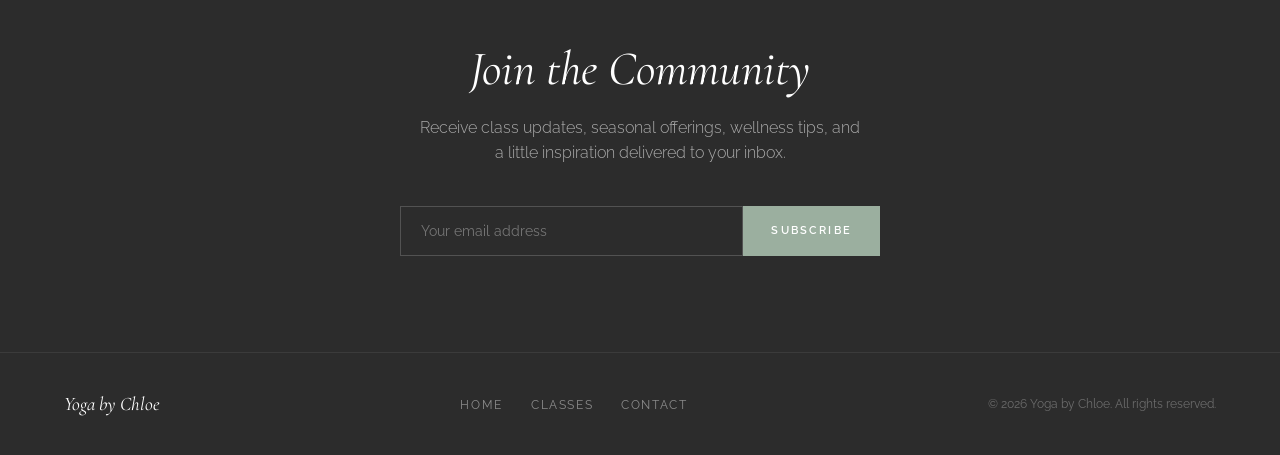
==== commit 9929307a: "Replace philosophy quote with a funnier one https://claude.ai/code/session_014BtSPvTeyenKC7XeTqYxfv" ====
--- a/index.html
+++ b/index.html
@@ -69,8 +69,9 @@
   <!-- Philosophy Quote -->
   <div class="philosophy-strip">
     <blockquote>
-      "Flow is the prayer the body offers<br>
-      when the mind finally grows still."
+      "My mat is a sacred space.<br>
+      My couch is also a sacred space.<br>
+      I'm a very spiritual person."
     </blockquote>
   </div>
 
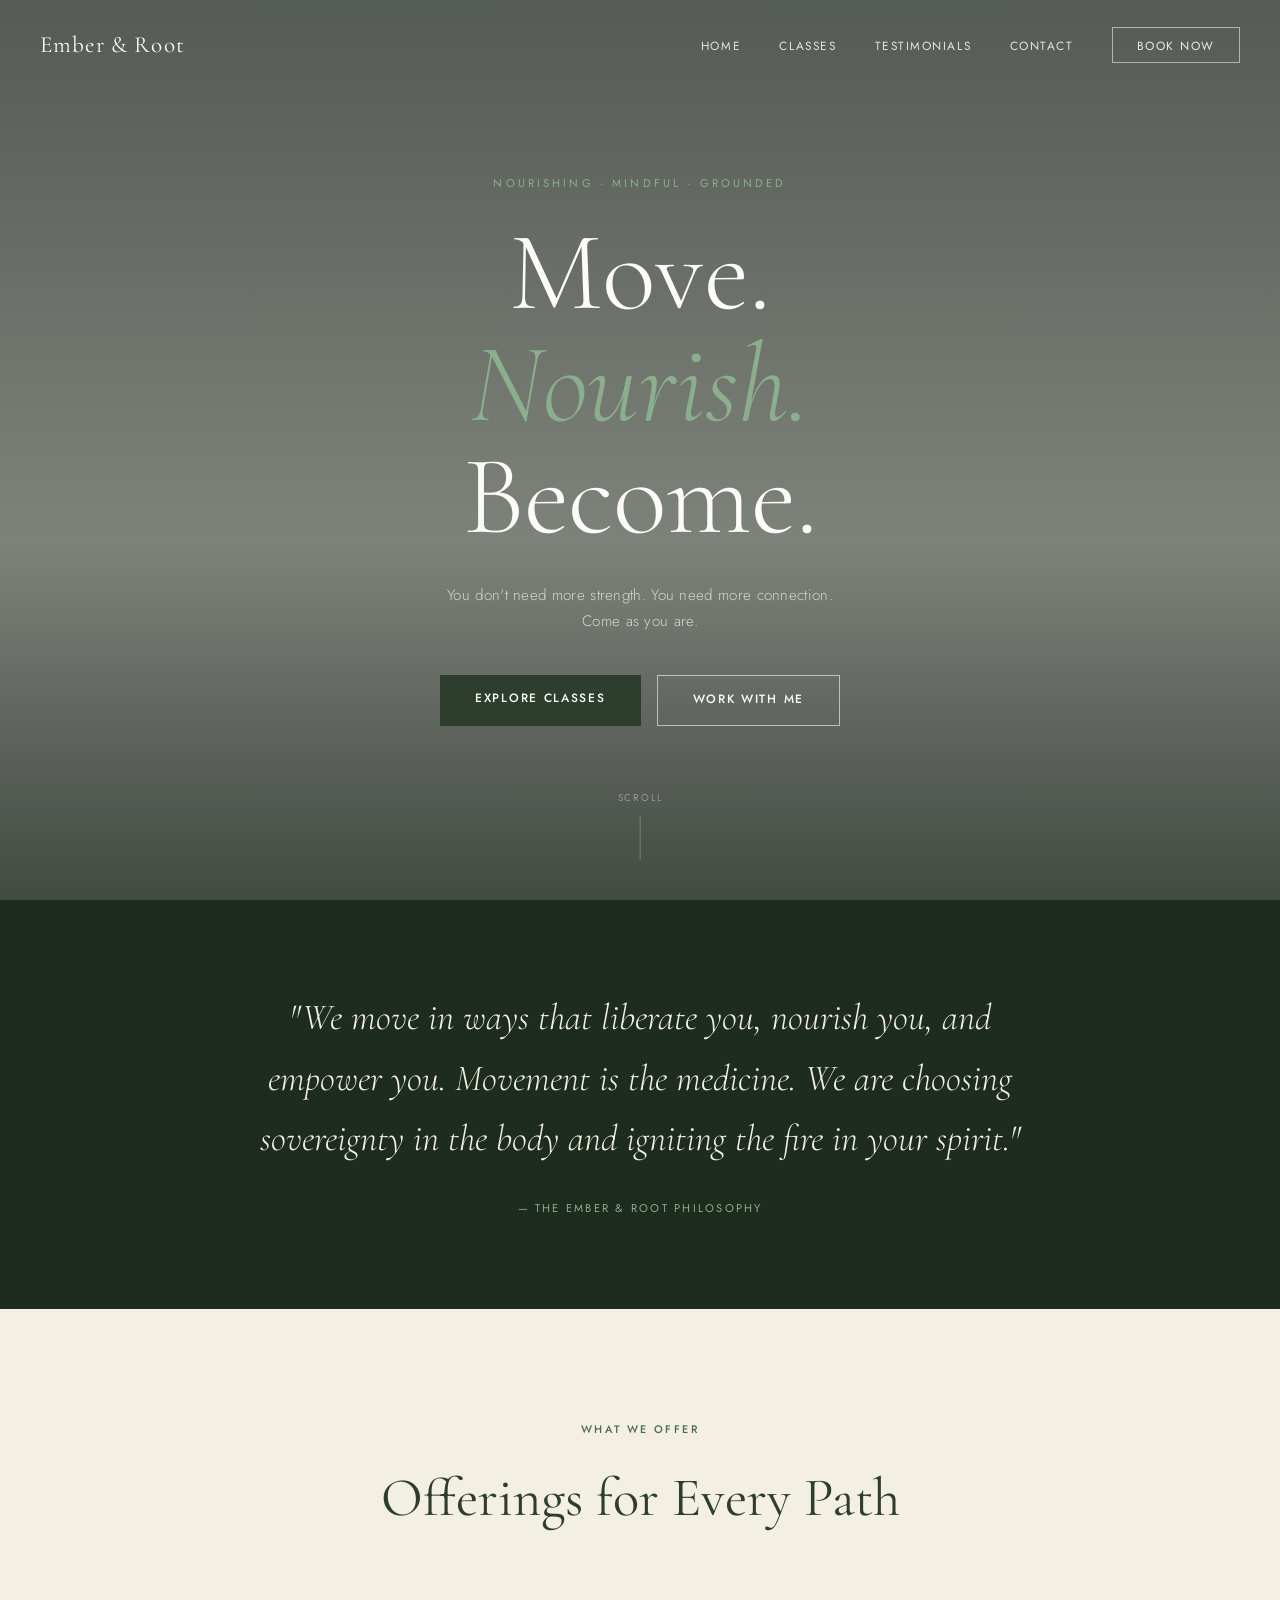
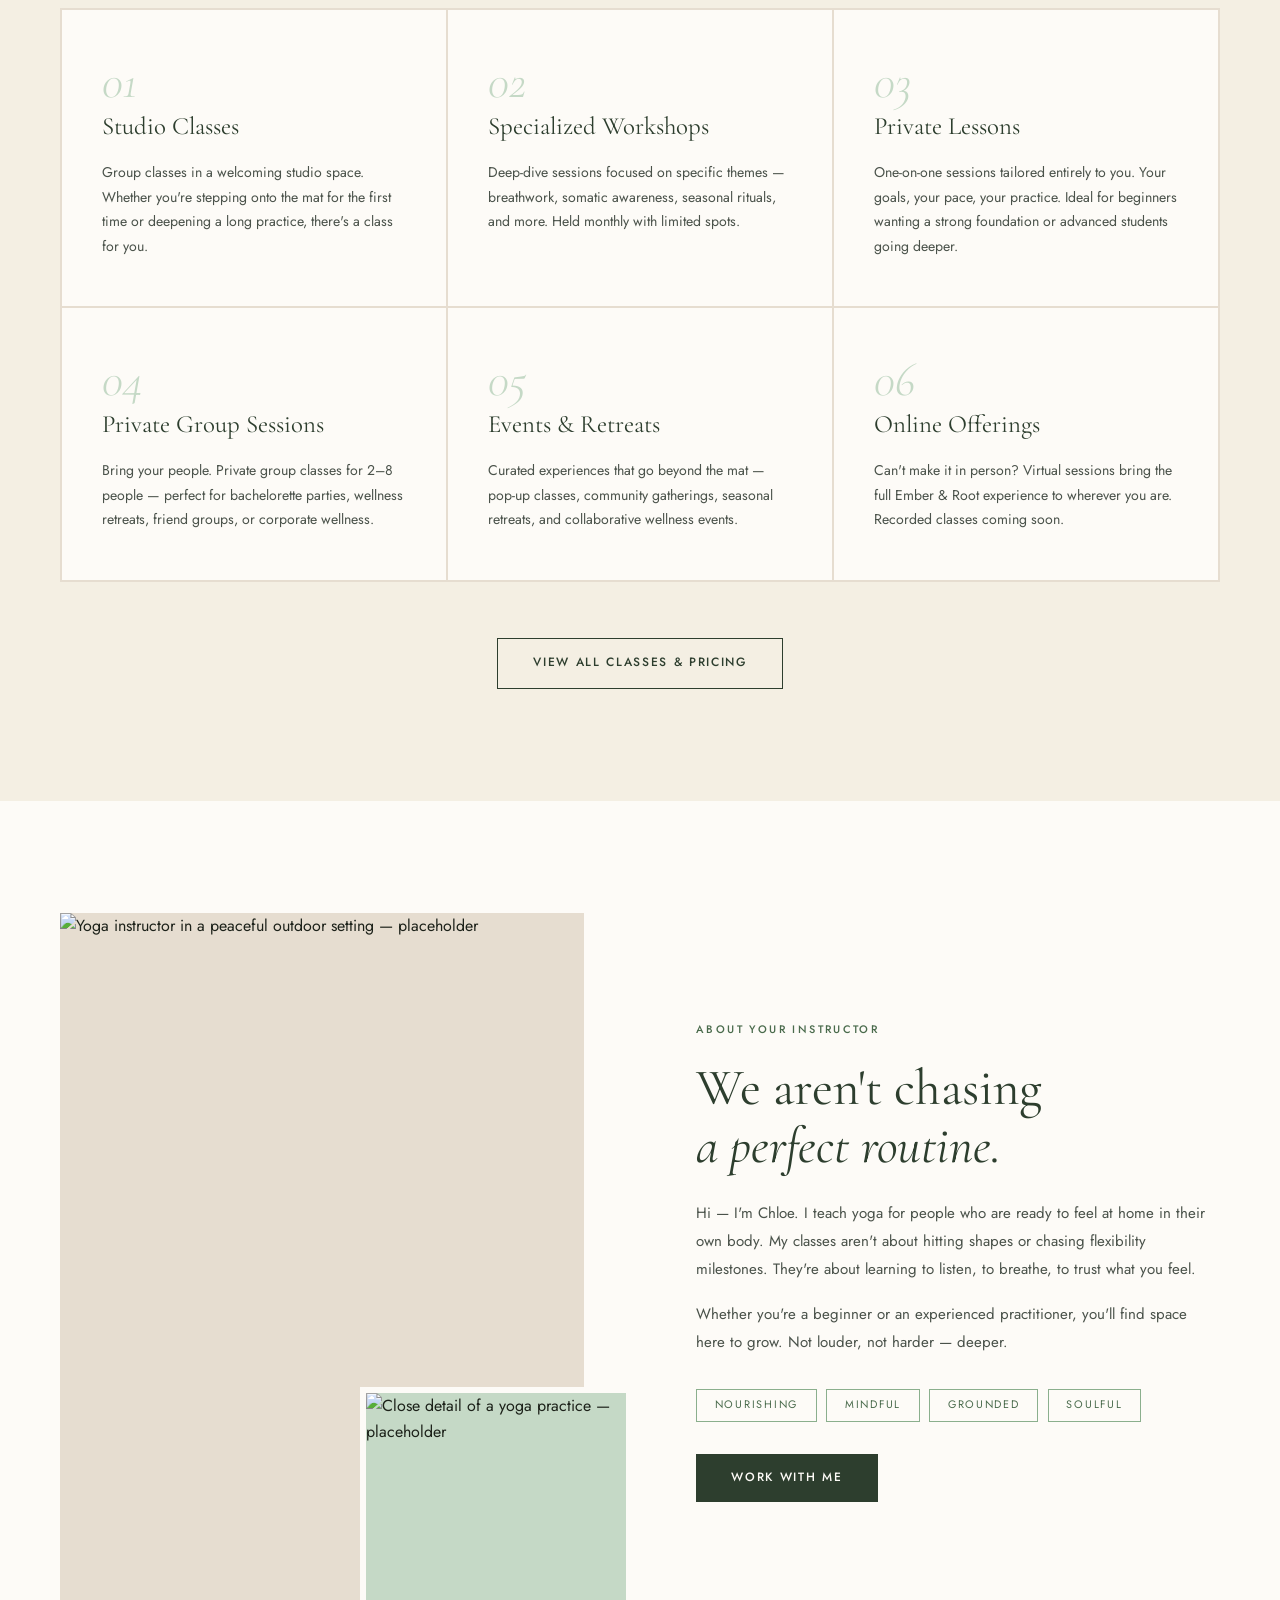
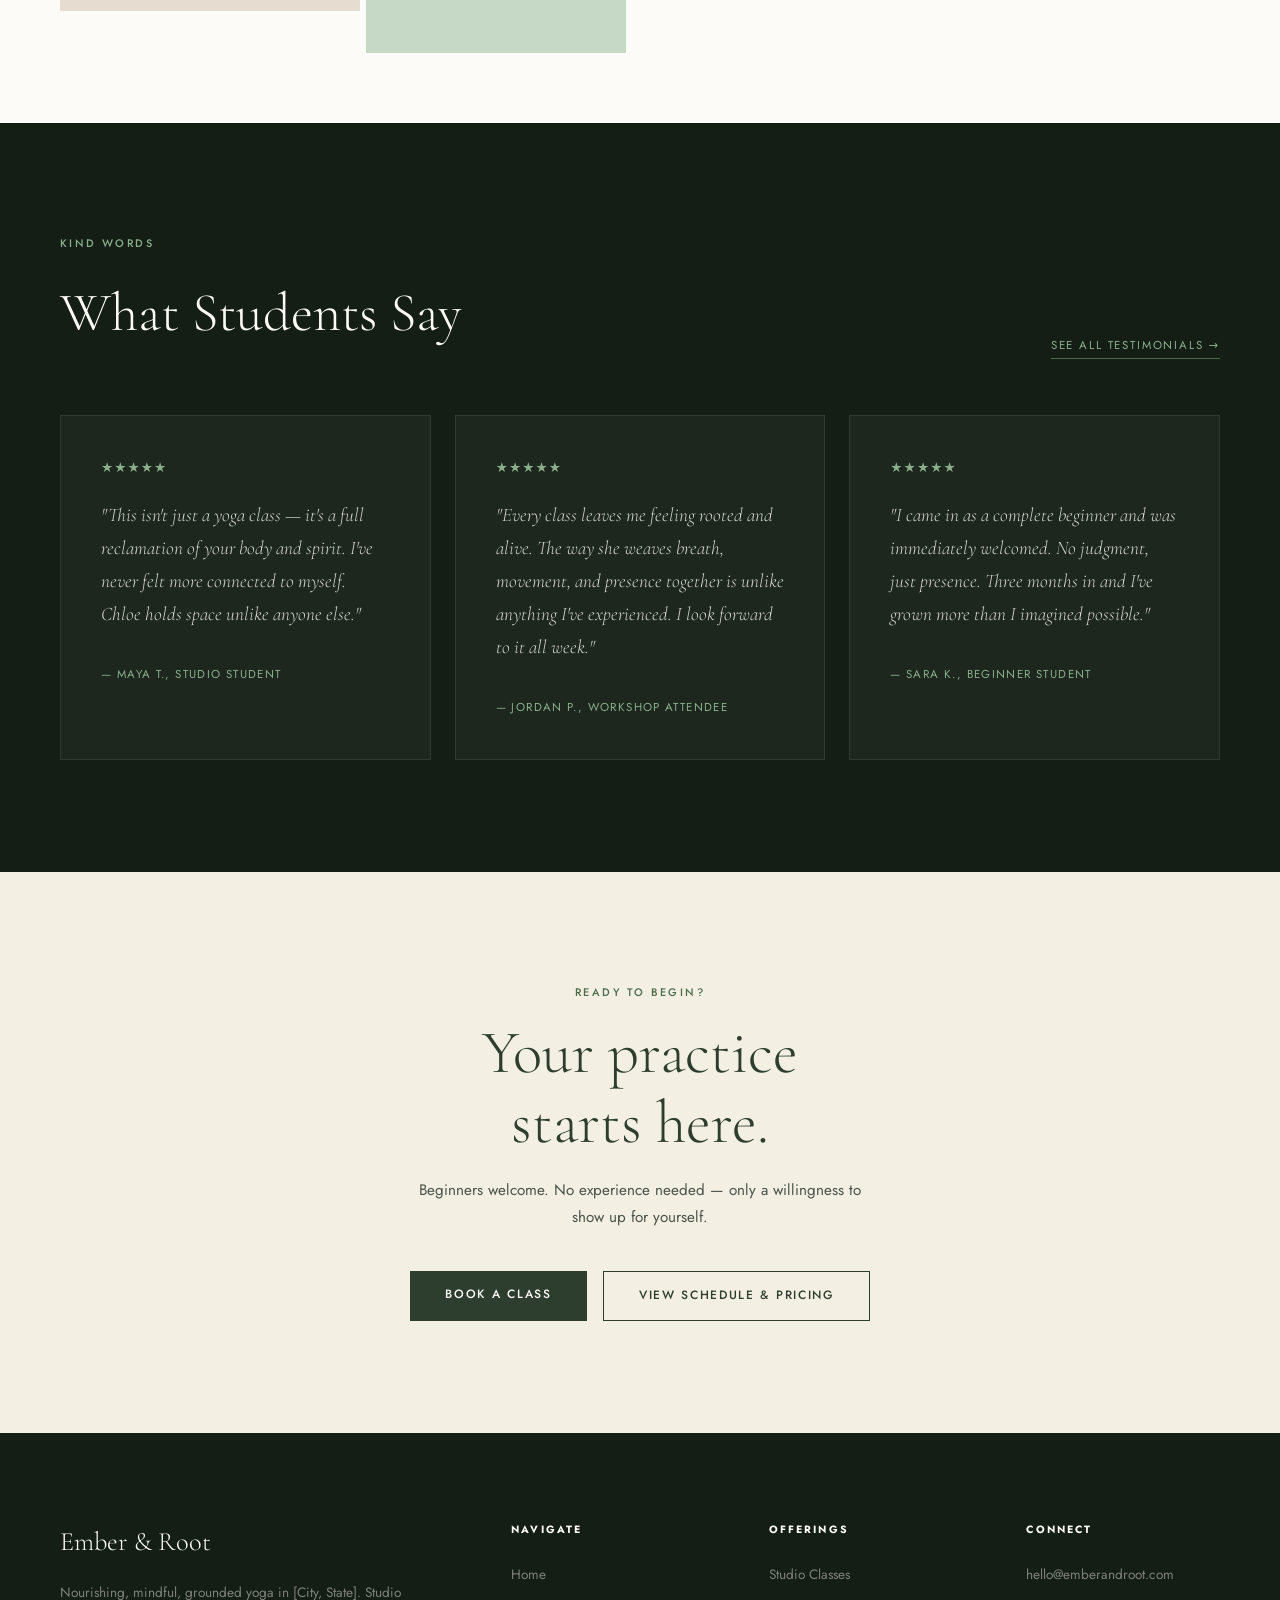
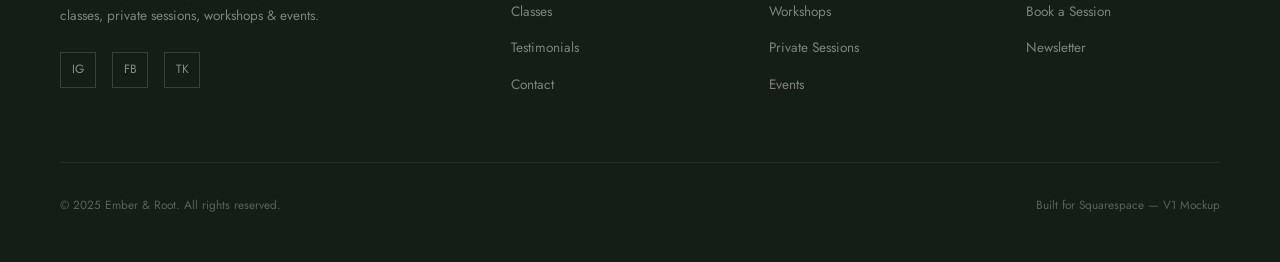
==== commit 65905ba0: "Restructure V1: move design files to root Moves the V1 (Forest Green + Editorial) design out of the " ====
--- a/index.html
+++ b/index.html
@@ -1,165 +1,323 @@
 <!DOCTYPE html>
 <html lang="en">
 <head>
-  <meta charset="UTF-8">
-  <meta name="viewport" content="width=device-width, initial-scale=1.0">
-  <title>Yoga by Chloe</title>
-  <link rel="preconnect" href="https://fonts.googleapis.com">
-  <link rel="preconnect" href="https://fonts.gstatic.com" crossorigin>
-  <link href="https://fonts.googleapis.com/css2?family=Cormorant+Garamond:ital,wght@0,300;0,400;0,500;1,300;1,400;1,500&family=Raleway:wght@300;400;500;600;700&display=swap" rel="stylesheet">
-  <link rel="stylesheet" href="css/styles.css">
+  <meta charset="UTF-8" />
+  <meta name="viewport" content="width=device-width, initial-scale=1.0" />
+  <title>Ember & Root — Yoga</title>
+  <meta name="description" content="Nourishing, mindful, grounded yoga classes, workshops, and private sessions. Move. Nourish. Become." />
+  <link rel="stylesheet" href="css/styles.css" />
 </head>
 <body>
 
-  <!-- Navigation -->
-  <nav id="main-nav">
-    <a href="index.html" class="nav-logo">Yoga by Chloe</a>
-    <ul class="nav-links">
+  <!-- ═══════════════════════════════════════════════════════
+       NAVIGATION
+       Squarespace: Header > Navigation (Fixed / Overlay style)
+       ═══════════════════════════════════════════════════════ -->
+  <nav class="site-nav" aria-label="Main navigation">
+    <a class="nav-logo" href="index.html">Ember &amp; Root</a>
+    <ul class="nav-links" id="nav-links">
       <li><a href="index.html">Home</a></li>
       <li><a href="classes.html">Classes</a></li>
+      <li><a href="testimonials.html">Testimonials</a></li>
       <li><a href="contact.html">Contact</a></li>
+      <li><a href="#book" class="nav-book">Book Now</a></li>
     </ul>
+    <button class="nav-toggle" aria-controls="nav-links" aria-expanded="false" aria-label="Toggle menu">
+      <span></span><span></span><span></span>
+    </button>
   </nav>
 
-  <!-- Hero -->
-  <section class="hero">
-    <div class="hero-bg"></div>
-    <div class="hero-content">
-      <p class="hero-eyebrow">Charleston, SC &nbsp;·&nbsp; All Levels Welcome</p>
-      <h1>Find Your<br><em>Glow Flow</em></h1>
-      <p class="hero-sub">
-        Mindful movement, breathwork &amp; community —<br>
-        rooted in joy and authenticity.
+  <main>
+
+    <!-- ═══════════════════════════════════════════════════════
+         HERO
+         Squarespace: Pages > Cover Page  OR  Banner Block
+         Full-bleed image with overlay text + CTA buttons
+         ═══════════════════════════════════════════════════════ -->
+    <section class="hero" aria-label="Hero">
+      <!-- REPLACE: swap this image with client's hero photo in Squarespace Banner block -->
+      <div class="hero-bg" role="img" aria-label="Yoga practice at sunset — placeholder image"></div>
+      <div class="hero-overlay"></div>
+      <div class="hero-content">
+        <span class="hero-eyebrow">Nourishing · Mindful · Grounded</span>
+        <h1>Move.<br><em>Nourish.</em><br>Become.</h1>
+        <p class="hero-sub">
+          You don't need more strength. You need more connection.
+          Come as you are.
+        </p>
+        <div class="hero-ctas">
+          <a href="classes.html" class="btn btn-primary">Explore Classes</a>
+          <a href="contact.html" class="btn btn-outline-light">Work With Me</a>
+        </div>
+      </div>
+      <div class="hero-scroll" aria-hidden="true">Scroll</div>
+    </section>
+
+    <!-- ═══════════════════════════════════════════════════════
+         PHILOSOPHY STRIP
+         Squarespace: Markdown Block on dark background section
+         ═══════════════════════════════════════════════════════ -->
+    <section class="manifesto" aria-label="Philosophy">
+      <blockquote>
+        "We move in ways that liberate you, nourish you, and empower you.
+        Movement is the medicine. We are choosing sovereignty in the body
+        and igniting the fire in your spirit."
+      </blockquote>
+      <cite>— The Ember &amp; Root Philosophy</cite>
+    </section>
+
+    <!-- ═══════════════════════════════════════════════════════
+         SERVICES OVERVIEW
+         Squarespace: Summary Block (Grid layout, 3 columns)
+         ═══════════════════════════════════════════════════════ -->
+    <section class="services" aria-labelledby="services-heading">
+      <div class="services-header">
+        <span class="section-label">What We Offer</span>
+        <h2 id="services-heading">Offerings for Every Path</h2>
+      </div>
+      <div class="services-grid">
+
+        <div class="service-card">
+          <span class="service-num">01</span>
+          <h3>Studio Classes</h3>
+          <p>
+            Group classes in a welcoming studio space. Whether you're stepping
+            onto the mat for the first time or deepening a long practice,
+            there's a class for you.
+          </p>
+        </div>
+
+        <div class="service-card">
+          <span class="service-num">02</span>
+          <h3>Specialized Workshops</h3>
+          <p>
+            Deep-dive sessions focused on specific themes — breathwork,
+            somatic awareness, seasonal rituals, and more. Held monthly
+            with limited spots.
+          </p>
+        </div>
+
+        <div class="service-card">
+          <span class="service-num">03</span>
+          <h3>Private Lessons</h3>
+          <p>
+            One-on-one sessions tailored entirely to you. Your goals, your
+            pace, your practice. Ideal for beginners wanting a strong
+            foundation or advanced students going deeper.
+          </p>
+        </div>
+
+        <div class="service-card">
+          <span class="service-num">04</span>
+          <h3>Private Group Sessions</h3>
+          <p>
+            Bring your people. Private group classes for 2–8 people — perfect
+            for bachelorette parties, wellness retreats, friend groups,
+            or corporate wellness.
+          </p>
+        </div>
+
+        <div class="service-card">
+          <span class="service-num">05</span>
+          <h3>Events &amp; Retreats</h3>
+          <p>
+            Curated experiences that go beyond the mat — pop-up classes,
+            community gatherings, seasonal retreats, and collaborative
+            wellness events.
+          </p>
+        </div>
+
+        <div class="service-card">
+          <span class="service-num">06</span>
+          <h3>Online Offerings</h3>
+          <p>
+            Can't make it in person? Virtual sessions bring the full
+            Ember &amp; Root experience to wherever you are. Recorded
+            classes coming soon.
+          </p>
+        </div>
+
+      </div>
+      <div class="services-footer">
+        <a href="classes.html" class="btn btn-outline">View All Classes &amp; Pricing</a>
+      </div>
+    </section>
+
+    <!-- ═══════════════════════════════════════════════════════
+         ABOUT
+         Squarespace: Image Block + Text Block (2-column row)
+         ═══════════════════════════════════════════════════════ -->
+    <section class="about" aria-labelledby="about-heading">
+      <div class="about-inner">
+
+        <div class="about-image">
+          <!-- REPLACE: client's portrait photo in Squarespace Image Block -->
+          <img
+            class="about-img-main"
+            src="https://images.unsplash.com/photo-1544367567-0f2fcb009e0b?w=800&q=80"
+            alt="Yoga instructor in a peaceful outdoor setting — placeholder"
+            loading="lazy"
+          />
+          <!-- REPLACE: second accent photo (optional decorative overlap) -->
+          <img
+            class="about-img-accent"
+            src="https://images.unsplash.com/photo-1599901860904-17e6ed7083a0?w=600&q=80"
+            alt="Close detail of a yoga practice — placeholder"
+            loading="lazy"
+          />
+        </div>
+
+        <div class="about-text">
+          <span class="section-label">About Your Instructor</span>
+          <h2 id="about-heading">We aren't chasing<br><em>a perfect routine.</em></h2>
+          <p>
+            Hi — I'm Chloe. I teach yoga for people who are ready to feel at
+            home in their own body. My classes aren't about hitting shapes or
+            chasing flexibility milestones. They're about learning to listen,
+            to breathe, to trust what you feel.
+          </p>
+          <p>
+            Whether you're a beginner or an experienced practitioner, you'll
+            find space here to grow. Not louder, not harder — deeper.
+          </p>
+          <div class="value-tags">
+            <span class="value-tag">Nourishing</span>
+            <span class="value-tag">Mindful</span>
+            <span class="value-tag">Grounded</span>
+            <span class="value-tag">Soulful</span>
+          </div>
+          <a href="contact.html" class="btn btn-primary">Work With Me</a>
+        </div>
+
+      </div>
+    </section>
+
+    <!-- ═══════════════════════════════════════════════════════
+         TESTIMONIALS
+         Squarespace: Testimonials Block (on dark background)
+         "See All" links to /testimonials page
+         ═══════════════════════════════════════════════════════ -->
+    <section class="testimonials-home" aria-labelledby="t-heading">
+      <div class="testimonials-top">
+        <div>
+          <span class="section-label">Kind Words</span>
+          <h2 id="t-heading">What Students Say</h2>
+        </div>
+        <a href="testimonials.html" class="see-all-link">See all testimonials →</a>
+      </div>
+
+      <div class="testimonials-grid">
+
+        <article class="t-card">
+          <div class="t-stars">★★★★★</div>
+          <blockquote>
+            "This isn't just a yoga class — it's a full reclamation of your
+            body and spirit. I've never felt more connected to myself. Chloe
+            holds space unlike anyone else."
+          </blockquote>
+          <cite class="t-author">— Maya T., Studio Student</cite>
+        </article>
+
+        <article class="t-card">
+          <div class="t-stars">★★★★★</div>
+          <blockquote>
+            "Every class leaves me feeling rooted and alive. The way she
+            weaves breath, movement, and presence together is unlike anything
+            I've experienced. I look forward to it all week."
+          </blockquote>
+          <cite class="t-author">— Jordan P., Workshop Attendee</cite>
+        </article>
+
+        <article class="t-card">
+          <div class="t-stars">★★★★★</div>
+          <blockquote>
+            "I came in as a complete beginner and was immediately welcomed.
+            No judgment, just presence. Three months in and I've grown more
+            than I imagined possible."
+          </blockquote>
+          <cite class="t-author">— Sara K., Beginner Student</cite>
+        </article>
+
+      </div>
+    </section>
+
+    <!-- ═══════════════════════════════════════════════════════
+         CTA BAND
+         Squarespace: Banner Block (short, cream background)
+         ═══════════════════════════════════════════════════════ -->
+    <section class="cta-band" id="book" aria-label="Call to action">
+      <span class="section-label">Ready to Begin?</span>
+      <h2>Your practice<br>starts here.</h2>
+      <p>
+        Beginners welcome. No experience needed — only a willingness
+        to show up for yourself.
       </p>
-      <a href="classes.html" class="btn btn-outline-white">Explore Classes</a>
+      <div class="cta-band-btns">
+        <!-- REPLACE: update href with Acuity, Mindbody, or Calendly booking link -->
+        <a href="#" class="btn btn-primary">Book a Class</a>
+        <a href="classes.html" class="btn btn-outline">View Schedule &amp; Pricing</a>
+      </div>
+    </section>
+
+  </main>
+
+  <!-- ═══════════════════════════════════════════════════════
+       FOOTER
+       Squarespace: Footer Block
+       ═══════════════════════════════════════════════════════ -->
+  <footer>
+    <div class="footer-inner">
+
+      <div class="footer-brand">
+        <a class="footer-logo-text" href="index.html">Ember &amp; Root</a>
+        <p>
+          Nourishing, mindful, grounded yoga in
+          [City, State]. Studio classes, private sessions,
+          workshops &amp; events.
+        </p>
+        <!-- REPLACE: update social URLs -->
+        <div class="footer-social">
+          <a href="#" aria-label="Instagram">IG</a>
+          <a href="#" aria-label="Facebook">FB</a>
+          <a href="#" aria-label="TikTok">TK</a>
+        </div>
+      </div>
+
+      <div class="footer-col">
+        <h4>Navigate</h4>
+        <ul>
+          <li><a href="index.html">Home</a></li>
+          <li><a href="classes.html">Classes</a></li>
+          <li><a href="testimonials.html">Testimonials</a></li>
+          <li><a href="contact.html">Contact</a></li>
+        </ul>
+      </div>
+
+      <div class="footer-col">
+        <h4>Offerings</h4>
+        <ul>
+          <li><a href="classes.html">Studio Classes</a></li>
+          <li><a href="classes.html">Workshops</a></li>
+          <li><a href="classes.html">Private Sessions</a></li>
+          <li><a href="classes.html">Events</a></li>
+        </ul>
+      </div>
+
+      <div class="footer-col">
+        <h4>Connect</h4>
+        <ul>
+          <!-- REPLACE: update contact info -->
+          <li><a href="mailto:hello@emberandroot.com">hello@emberandroot.com</a></li>
+          <li><a href="#">Book a Session</a></li>
+          <li><a href="#">Newsletter</a></li>
+        </ul>
+      </div>
+
     </div>
-  </section>
-
-  <!-- About -->
-  <section class="about-section">
-    <div class="about">
-      <img
-        class="about-image"
-        src="https://images.unsplash.com/photo-1545205597-3d9d02c29597?w=900&q=80"
-        alt="Chloe, yoga instructor"
-        loading="lazy"
-      >
-      <div class="about-text">
-        <p class="section-label">About Chloe</p>
-        <h2>Yoga for every<br><em>body</em> &amp; every soul</h2>
-        <p>
-          I'm Chloe — a Charleston-based yoga instructor with a passion for
-          creating space where movement meets mindfulness. My classes blend
-          dynamic flow, breath awareness, and moments of stillness to help
-          you feel truly at home in your body.
-        </p>
-        <p>
-          Whether you're stepping onto the mat for the first time or
-          deepening an established practice, I believe yoga is for
-          everyone. My signature Glow Flow method draws from Vinyasa, Yin,
-          and somatic principles to create a practice that is both
-          challenging and deeply nourishing.
-        </p>
-        <a href="classes.html" class="btn btn-dark" style="margin-top:1.75rem; display:inline-block;">View My Classes</a>
-        <p class="about-signature">— Chloe</p>
-      </div>
+    <div class="footer-bottom">
+      <span>© 2025 Ember &amp; Root. All rights reserved.</span>
+      <span>Built for Squarespace — V1 Mockup</span>
     </div>
-  </section>
-
-  <!-- Philosophy Quote -->
-  <div class="philosophy-strip">
-    <blockquote>
-      "My mat is a sacred space.<br>
-      My couch is also a sacred space.<br>
-      I'm a very spiritual person."
-    </blockquote>
-  </div>
-
-  <!-- Classes Preview -->
-  <section class="classes-preview">
-    <p class="section-label">What I Offer</p>
-    <h2>Classes &amp; Workshops</h2>
-    <p>
-      From energising morning flows to candlelit restorative sessions —
-      there's a class designed for every mood and moment.
-    </p>
-
-    <div class="classes-grid">
-      <div class="class-card">
-        <div class="class-card-img-wrap">
-          <img
-            class="class-card-img"
-            src="https://images.unsplash.com/photo-1593811167562-9cef47bfc4d7?w=700&q=80"
-            alt="Signature Glow Flow class"
-            loading="lazy"
-          >
-        </div>
-        <div class="class-card-body">
-          <p class="class-tag">Dynamic</p>
-          <h3>Signature Glow Flow</h3>
-          <p>A vibrant Vinyasa-inspired sequence synchronised with breath. Build heat, strength, and radiance from the inside out.</p>
-        </div>
-      </div>
-
-      <div class="class-card">
-        <div class="class-card-img-wrap">
-          <img
-            class="class-card-img"
-            src="https://images.unsplash.com/photo-1552196563-55cd4e45efb3?w=700&q=80"
-            alt="Candlelit Yin Yoga class"
-            loading="lazy"
-          >
-        </div>
-        <div class="class-card-body">
-          <p class="class-tag">Restorative</p>
-          <h3>Candlelit Yin</h3>
-          <p>Long, passive holds in a warm candlelit space. Release tension in the connective tissue and quiet the nervous system.</p>
-        </div>
-      </div>
-
-      <div class="class-card">
-        <div class="class-card-img-wrap">
-          <img
-            class="class-card-img"
-            src="https://images.unsplash.com/photo-1591291621164-2c6367723315?w=700&q=80"
-            alt="Breathwork and Meditation class"
-            loading="lazy"
-          >
-        </div>
-        <div class="class-card-body">
-          <p class="class-tag">Mindfulness</p>
-          <h3>Breathwork &amp; Meditation</h3>
-          <p>Guided pranayama and meditation to reduce stress, improve focus, and cultivate inner stillness.</p>
-        </div>
-      </div>
-    </div>
-
-    <a href="classes.html" class="btn btn-dark">See Full Schedule</a>
-  </section>
-
-  <!-- Newsletter -->
-  <section class="newsletter">
-    <p class="section-label" style="color:rgba(255,255,255,0.45);">Stay Connected</p>
-    <h2>Join the Community</h2>
-    <p>
-      Receive class updates, seasonal offerings, wellness tips, and a little
-      inspiration delivered to your inbox.
-    </p>
-    <form class="newsletter-form" novalidate>
-      <input type="email" placeholder="Your email address" required>
-      <button type="submit">Subscribe</button>
-    </form>
-  </section>
-
-  <!-- Footer -->
-  <footer>
-    <span class="footer-logo">Yoga by Chloe</span>
-    <ul class="footer-links">
-      <li><a href="index.html">Home</a></li>
-      <li><a href="classes.html">Classes</a></li>
-      <li><a href="contact.html">Contact</a></li>
-    </ul>
-    <span class="footer-copy">&copy; 2026 Yoga by Chloe. All rights reserved.</span>
   </footer>
 
   <script src="js/main.js"></script>
--- a/css/styles.css
+++ b/css/styles.css
@@ -1,642 +1,837 @@
-/* =========================================================
-   Yoga by Sofia — Shared Stylesheet
-   ========================================================= */
-
-/* Reset & Base */
-*, *::before, *::after {
-  box-sizing: border-box;
-  margin: 0;
-  padding: 0;
-}
+/* ============================================================
+   EMBER & ROOT — VERSION 1
+   Palette  : Forest Green + Warm Cream
+   Style    : Editorial / Magazine
+   Squarespace template match: Brine, Forte, or Pacific
+   ============================================================ */
+
+@import url('https://fonts.googleapis.com/css2?family=Cormorant+Garamond:ital,wght@0,300;0,400;0,500;0,600;1,300;1,400;1,500&family=Jost:wght@300;400;500&display=swap');
+
+*, *::before, *::after { box-sizing: border-box; margin: 0; padding: 0; }
 
 :root {
-  --cream:      #FAF7F2;
-  --light-cream:#F0EBE3;
-  --dark:       #2C2C2C;
-  --muted:      #6B6B6B;
-  --accent:     #8B7355;
-  --sage:       #9BAF9F;
-  --sage-dark:  #7A9585;
-  --white:      #FFFFFF;
-
-  --font-heading: 'Cormorant Garamond', serif;
-  --font-body:    'Raleway', sans-serif;
+  /* Greens */
+  --g900: #141E15;
+  --g800: #1E2B1F;
+  --g700: #2D3E2E;
+  --g500: #4A6B4C;
+  --g300: #8BAF8D;
+  --g100: #C5D9C6;
+
+  /* Creams */
+  --cr100: #FDFBF7;
+  --cr200: #F4EFE3;
+  --cr300: #E6DDD0;
+
+  /* Text */
+  --text:     #1C2119;
+  --text-mid: #4A524A;
+  --text-lt:  #8A948A;
+
+  /* Type */
+  --serif: 'Cormorant Garamond', Georgia, serif;
+  --sans:  'Jost', system-ui, sans-serif;
+
+  /* Layout */
+  --max: 1160px;
 }
 
 html { scroll-behavior: smooth; }
-
-body {
-  font-family: var(--font-body);
-  background-color: var(--cream);
-  color: var(--dark);
-  line-height: 1.6;
-  font-size: 16px;
-}
-
-/* Typography */
-h1, h2, h3, h4 {
-  font-family: var(--font-heading);
-  font-weight: 400;
-  line-height: 1.2;
-}
-h1 { font-size: clamp(2.5rem, 6vw, 5rem); }
-h2 { font-size: clamp(2rem, 4vw, 3rem); }
-h3 { font-size: clamp(1.25rem, 2.5vw, 1.75rem); }
-
-a { text-decoration: none; color: inherit; }
-img { display: block; max-width: 100%; }
-
-/* =========================================================
-   Navigation
-   ========================================================= */
-nav {
+body { font-family: var(--sans); color: var(--text); background: var(--cr100); line-height: 1.65; -webkit-font-smoothing: antialiased; }
+img  { display: block; max-width: 100%; }
+a    { color: inherit; }
+
+/* ── Utilities ─────────────────────────────────────────── */
+.container { max-width: var(--max); margin: 0 auto; padding: 0 2rem; }
+
+.section-label {
+  font-family: var(--sans);
+  font-size: 0.68rem;
+  font-weight: 500;
+  letter-spacing: 0.22em;
+  text-transform: uppercase;
+  color: var(--g500);
+  display: block;
+  margin-bottom: 1rem;
+}
+
+.btn {
+  display: inline-block;
+  padding: 0.9rem 2.2rem;
+  font-family: var(--sans);
+  font-size: 0.75rem;
+  font-weight: 500;
+  letter-spacing: 0.14em;
+  text-transform: uppercase;
+  text-decoration: none;
+  cursor: pointer;
+  border: none;
+  transition: all 0.3s ease;
+}
+.btn-primary { background: var(--g700); color: var(--cr100); }
+.btn-primary:hover { background: var(--g900); }
+.btn-light { background: var(--cr100); color: var(--g700); }
+.btn-light:hover { background: var(--cr300); }
+.btn-outline { background: transparent; color: var(--g700); border: 1.5px solid var(--g700); }
+.btn-outline:hover { background: var(--g700); color: var(--cr100); }
+.btn-outline-light { background: transparent; color: var(--cr100); border: 1.5px solid rgba(253,251,247,0.6); }
+.btn-outline-light:hover { background: rgba(253,251,247,0.1); }
+
+/* ── Navigation ─────────────────────────────────────────
+   Squarespace: Header Block / Fixed Navigation
+   ─────────────────────────────────────────────────────── */
+.site-nav {
   position: fixed;
   top: 0; left: 0; right: 0;
-  z-index: 100;
+  z-index: 200;
+  padding: 1.6rem 2.5rem;
+  display: flex;
+  align-items: center;
+  justify-content: space-between;
+  transition: all 0.4s ease;
+}
+.site-nav.scrolled {
+  background: rgba(253,251,247,0.96);
+  backdrop-filter: blur(10px);
+  box-shadow: 0 1px 24px rgba(0,0,0,0.07);
+  padding: 1rem 2.5rem;
+}
+
+.nav-logo {
+  font-family: var(--serif);
+  font-size: 1.45rem;
+  font-weight: 400;
+  letter-spacing: 0.05em;
+  color: var(--cr100);
+  text-decoration: none;
+  transition: color 0.4s;
+}
+.site-nav.scrolled .nav-logo { color: var(--g800); }
+
+.nav-links {
+  display: flex;
+  align-items: center;
+  gap: 2.4rem;
+  list-style: none;
+}
+.nav-links a {
+  font-family: var(--sans);
+  font-size: 0.74rem;
+  font-weight: 400;
+  letter-spacing: 0.13em;
+  text-transform: uppercase;
+  text-decoration: none;
+  color: rgba(253,251,247,0.85);
+  transition: color 0.3s;
+}
+.site-nav.scrolled .nav-links a { color: var(--text-mid); }
+.nav-links a:hover { color: var(--g300); }
+.site-nav.scrolled .nav-links a:hover { color: var(--g700); }
+
+.nav-book {
+  padding: 0.55rem 1.5rem !important;
+  border: 1.5px solid rgba(253,251,247,0.55) !important;
+  color: rgba(253,251,247,0.9) !important;
+}
+.site-nav.scrolled .nav-book { border-color: var(--g700) !important; color: var(--g700) !important; }
+.nav-book:hover { background: rgba(255,255,255,0.12) !important; }
+.site-nav.scrolled .nav-book:hover { background: var(--g700) !important; color: var(--cr100) !important; }
+
+.nav-toggle {
+  display: none;
+  background: none;
+  border: none;
+  cursor: pointer;
+  flex-direction: column;
+  gap: 5px;
+  padding: 4px;
+}
+.nav-toggle span {
+  display: block; width: 24px; height: 1.5px;
+  background: var(--cr100);
+  transition: all 0.3s;
+}
+.site-nav.scrolled .nav-toggle span { background: var(--g700); }
+
+/* ── Hero ────────────────────────────────────────────────
+   Squarespace: Banner Block (full-bleed, overlay text)
+   ─────────────────────────────────────────────────────── */
+.hero {
+  height: 100vh;
+  min-height: 640px;
+  position: relative;
+  display: flex;
+  align-items: center;
+  justify-content: center;
+  text-align: center;
+  overflow: hidden;
+}
+.hero-bg {
+  position: absolute; inset: 0;
+  background-image: url('https://images.unsplash.com/photo-1545205597-3d9d02c29597?w=1800&q=80');
+  background-size: cover;
+  background-position: center 30%;
+}
+.hero-overlay {
+  position: absolute; inset: 0;
+  background: linear-gradient(to bottom, rgba(20,30,21,0.72) 0%, rgba(20,30,21,0.55) 60%, rgba(20,30,21,0.8) 100%);
+}
+.hero-content {
+  position: relative; z-index: 2;
+  max-width: 820px;
+  padding: 0 2rem;
+}
+.hero-eyebrow {
+  font-family: var(--sans);
+  font-size: 0.7rem;
+  letter-spacing: 0.28em;
+  text-transform: uppercase;
+  color: var(--g300);
+  margin-bottom: 1.5rem;
+  display: block;
+}
+.hero h1 {
+  font-family: var(--serif);
+  font-size: clamp(3.2rem, 9vw, 7rem);
+  font-weight: 300;
+  color: var(--cr100);
+  line-height: 1.0;
+  margin-bottom: 1.8rem;
+}
+.hero h1 em { font-style: italic; color: var(--g300); }
+.hero-sub {
+  font-size: 0.95rem;
+  font-weight: 300;
+  color: rgba(253,251,247,0.72);
+  max-width: 420px;
+  margin: 0 auto 2.5rem;
+  line-height: 1.75;
+  letter-spacing: 0.02em;
+}
+.hero-ctas { display: flex; gap: 1rem; justify-content: center; flex-wrap: wrap; }
+.hero-scroll {
+  position: absolute;
+  bottom: 2.5rem; left: 50%;
+  transform: translateX(-50%);
+  display: flex; flex-direction: column; align-items: center; gap: 0.6rem;
+  color: rgba(253,251,247,0.4);
+  font-size: 0.62rem;
+  letter-spacing: 0.18em;
+  text-transform: uppercase;
+}
+.hero-scroll::after {
+  content: '';
+  display: block; width: 1px; height: 44px;
+  background: rgba(253,251,247,0.25);
+  animation: breathe 2.2s ease-in-out infinite;
+}
+@keyframes breathe {
+  0%, 100% { opacity: 0.25; transform: scaleY(1); }
+  50% { opacity: 0.7; transform: scaleY(0.6); }
+}
+
+/* ── Philosophy Strip ────────────────────────────────────
+   Squarespace: Markdown/Quote Block on dark background
+   ─────────────────────────────────────────────────────── */
+.manifesto {
+  background: var(--g800);
+  padding: 5.5rem 2rem;
+  text-align: center;
+}
+.manifesto blockquote {
+  font-family: var(--serif);
+  font-size: clamp(1.45rem, 3.2vw, 2.3rem);
+  font-weight: 300;
+  font-style: italic;
+  color: var(--cr200);
+  line-height: 1.65;
+  max-width: 800px;
+  margin: 0 auto 1.5rem;
+}
+.manifesto cite {
+  font-family: var(--sans);
+  font-size: 0.7rem;
+  letter-spacing: 0.2em;
+  text-transform: uppercase;
+  color: var(--g300);
+  font-style: normal;
+}
+
+/* ── Services ────────────────────────────────────────────
+   Squarespace: Portfolio / Summary Block (grid layout)
+   ─────────────────────────────────────────────────────── */
+.services {
+  padding: 7rem 2rem;
+  background: var(--cr200);
+}
+.services-header {
+  text-align: center;
+  max-width: var(--max);
+  margin: 0 auto 4rem;
+}
+.services-header h2 {
+  font-family: var(--serif);
+  font-size: clamp(2rem, 5vw, 3.4rem);
+  font-weight: 400;
+  color: var(--g700);
+}
+.services-grid {
+  display: grid;
+  grid-template-columns: repeat(3, 1fr);
+  gap: 2px;
+  max-width: var(--max);
+  margin: 0 auto;
+  background: var(--cr300);
+  border: 2px solid var(--cr300);
+}
+.service-card {
+  background: var(--cr100);
+  padding: 3rem 2.5rem;
+  transition: background 0.35s ease, transform 0.3s ease;
+  position: relative;
+}
+.service-card::before {
+  content: '';
+  position: absolute;
+  top: 0; left: 2.5rem; right: 2.5rem;
+  height: 2px;
+  background: var(--g300);
+  transform: scaleX(0);
+  transform-origin: left;
+  transition: transform 0.35s ease;
+}
+.service-card:hover::before { transform: scaleX(1); }
+.service-card:hover { background: var(--g900); }
+.service-card:hover .service-num,
+.service-card:hover h3,
+.service-card:hover p { color: var(--cr200); }
+.service-card:hover .service-num { color: var(--g300); }
+.service-num {
+  font-family: var(--serif);
+  font-size: 3rem;
+  font-weight: 300;
+  font-style: italic;
+  color: var(--g100);
+  line-height: 1;
+  margin-bottom: 1.2rem;
+  transition: color 0.35s;
+}
+.service-card h3 {
+  font-family: var(--serif);
+  font-size: 1.55rem;
+  font-weight: 400;
+  color: var(--g700);
+  margin-bottom: 0.8rem;
+  transition: color 0.35s;
+}
+.service-card p {
+  font-size: 0.88rem;
+  color: var(--text-mid);
+  line-height: 1.75;
+  transition: color 0.35s;
+}
+.services-footer {
+  text-align: center;
+  margin-top: 3.5rem;
+}
+
+/* ── About ───────────────────────────────────────────────
+   Squarespace: Image + Text side-by-side (2-col layout)
+   ─────────────────────────────────────────────────────── */
+.about {
+  padding: 7rem 2rem;
+  background: var(--cr100);
+}
+.about-inner {
+  display: grid;
+  grid-template-columns: 1fr 1fr;
+  gap: 7rem;
+  align-items: center;
+  max-width: var(--max);
+  margin: 0 auto;
+}
+.about-image { position: relative; }
+.about-img-main {
+  width: 100%;
+  aspect-ratio: 3/4;
+  object-fit: cover;
+  background: var(--cr300);
+}
+.about-img-accent {
+  position: absolute;
+  bottom: -3rem; right: -3rem;
+  width: 52%;
+  aspect-ratio: 1;
+  object-fit: cover;
+  border: 6px solid var(--cr100);
+  background: var(--g100);
+}
+.about-text .section-label { margin-bottom: 1.2rem; }
+.about-text h2 {
+  font-family: var(--serif);
+  font-size: clamp(2rem, 4.5vw, 3.2rem);
+  font-weight: 400;
+  color: var(--g700);
+  line-height: 1.15;
+  margin-bottom: 1.5rem;
+}
+.about-text p {
+  font-size: 0.94rem;
+  color: var(--text-mid);
+  line-height: 1.85;
+  margin-bottom: 1.1rem;
+}
+.value-tags { display: flex; flex-wrap: wrap; gap: 0.6rem; margin: 2rem 0; }
+.value-tag {
+  font-size: 0.68rem;
+  letter-spacing: 0.16em;
+  text-transform: uppercase;
+  padding: 0.4rem 1.1rem;
+  border: 1px solid var(--g300);
+  color: var(--g500);
+}
+
+/* ── Testimonials (Homepage) ─────────────────────────────
+   Squarespace: Testimonials Block
+   ─────────────────────────────────────────────────────── */
+.testimonials-home {
+  padding: 7rem 2rem;
+  background: var(--g900);
+}
+.testimonials-home .section-label { color: var(--g300); }
+.testimonials-top {
+  display: flex;
+  justify-content: space-between;
+  align-items: flex-end;
+  max-width: var(--max);
+  margin: 0 auto 3.5rem;
+  flex-wrap: wrap;
+  gap: 1rem;
+}
+.testimonials-top h2 {
+  font-family: var(--serif);
+  font-size: clamp(2rem, 5vw, 3.4rem);
+  font-weight: 300;
+  color: var(--cr100);
+}
+.see-all-link {
+  font-size: 0.72rem;
+  letter-spacing: 0.16em;
+  text-transform: uppercase;
+  color: var(--g300);
+  text-decoration: none;
+  border-bottom: 1px solid var(--g500);
+  padding-bottom: 0.2rem;
+  transition: color 0.2s, border-color 0.2s;
+  white-space: nowrap;
+}
+.see-all-link:hover { color: var(--cr100); border-color: var(--cr100); }
+
+.testimonials-grid {
+  display: grid;
+  grid-template-columns: repeat(3, 1fr);
+  gap: 1.5rem;
+  max-width: var(--max);
+  margin: 0 auto;
+}
+.t-card {
+  background: rgba(253,251,247,0.04);
+  border: 1px solid rgba(253,251,247,0.09);
+  padding: 2.5rem;
+  transition: background 0.3s, border-color 0.3s;
+}
+.t-card:hover { background: rgba(253,251,247,0.07); border-color: rgba(253,251,247,0.15); }
+.t-stars { color: var(--g300); letter-spacing: 0.08em; margin-bottom: 1.3rem; font-size: 0.85rem; }
+.t-card blockquote {
+  font-family: var(--serif);
+  font-size: 1.2rem;
+  font-weight: 300;
+  font-style: italic;
+  color: rgba(253,251,247,0.82);
+  line-height: 1.72;
+  margin-bottom: 1.8rem;
+}
+.t-card cite {
+  font-size: 0.72rem;
+  letter-spacing: 0.12em;
+  text-transform: uppercase;
+  color: var(--g300);
+  font-style: normal;
+}
+
+/* ── CTA Banner ──────────────────────────────────────────
+   Squarespace: Banner Block (short, no image)
+   ─────────────────────────────────────────────────────── */
+.cta-band {
+  padding: 7rem 2rem;
+  background: var(--cr200);
+  text-align: center;
+}
+.cta-band h2 {
+  font-family: var(--serif);
+  font-size: clamp(2rem, 5vw, 3.8rem);
+  font-weight: 300;
+  color: var(--g700);
+  line-height: 1.15;
+  margin-bottom: 1.2rem;
+}
+.cta-band p {
+  font-size: 0.95rem;
+  color: var(--text-mid);
+  max-width: 460px;
+  margin: 0 auto 2.5rem;
+  line-height: 1.75;
+}
+.cta-band-btns { display: flex; gap: 1rem; justify-content: center; flex-wrap: wrap; }
+
+/* ── Footer ──────────────────────────────────────────────
+   Squarespace: Footer Block
+   ─────────────────────────────────────────────────────── */
+footer {
+  background: var(--g900);
+  padding: 5.5rem 2rem 3rem;
+}
+.footer-inner {
+  display: grid;
+  grid-template-columns: 2fr 1fr 1fr 1fr;
+  gap: 4rem;
+  max-width: var(--max);
+  margin: 0 auto 4rem;
+}
+.footer-logo-text {
+  font-family: var(--serif);
+  font-size: 1.65rem;
+  font-weight: 300;
+  color: var(--cr100);
+  display: block;
+  margin-bottom: 1rem;
+  text-decoration: none;
+}
+.footer-brand p {
+  font-size: 0.85rem;
+  color: rgba(253,251,247,0.45);
+  line-height: 1.75;
+  margin-bottom: 1.5rem;
+}
+.footer-social { display: flex; gap: 1rem; }
+.footer-social a {
+  width: 36px; height: 36px;
+  border: 1px solid rgba(253,251,247,0.15);
+  display: flex; align-items: center; justify-content: center;
+  font-size: 0.75rem;
+  color: rgba(253,251,247,0.5);
+  text-decoration: none;
+  transition: all 0.25s;
+}
+.footer-social a:hover { border-color: var(--g300); color: var(--g300); }
+.footer-col h4 {
+  font-family: var(--sans);
+  font-size: 0.66rem;
+  letter-spacing: 0.2em;
+  text-transform: uppercase;
+  color: var(--cr100);
+  margin-bottom: 1.4rem;
+}
+.footer-col ul { list-style: none; display: flex; flex-direction: column; gap: 0.65rem; }
+.footer-col ul a {
+  font-size: 0.85rem;
+  color: rgba(253,251,247,0.45);
+  text-decoration: none;
+  transition: color 0.2s;
+}
+.footer-col ul a:hover { color: var(--g300); }
+.footer-bottom {
+  border-top: 1px solid rgba(253,251,247,0.07);
+  padding-top: 2rem;
+  max-width: var(--max);
+  margin: 0 auto;
   display: flex;
   justify-content: space-between;
   align-items: center;
-  padding: 1.25rem 5%;
-  background-color: transparent;
-  transition: background-color 0.35s ease, padding 0.35s ease,
-              box-shadow 0.35s ease;
-}
-
-nav.scrolled {
-  background-color: var(--cream);
-  box-shadow: 0 1px 20px rgba(0,0,0,0.08);
-  padding: 0.75rem 5%;
-}
-
-.nav-logo {
-  font-family: var(--font-heading);
+  font-size: 0.74rem;
+  color: rgba(253,251,247,0.3);
+  flex-wrap: wrap;
+  gap: 0.5rem;
+}
+
+/* ── Page Hero (inner pages) ─────────────────────────────*/
+.page-hero {
+  padding: 10rem 2rem 6rem;
+  background: var(--g800);
+  text-align: center;
+}
+.page-hero .section-label { color: var(--g300); }
+.page-hero h1 {
+  font-family: var(--serif);
+  font-size: clamp(2.5rem, 7vw, 5rem);
+  font-weight: 300;
+  color: var(--cr100);
+  margin-bottom: 1rem;
+}
+.page-hero p {
+  font-size: 0.95rem;
+  color: rgba(253,251,247,0.6);
+  max-width: 480px;
+  margin: 0 auto;
+  line-height: 1.75;
+}
+
+/* ── Classes Page ────────────────────────────────────────*/
+.offerings {
+  padding: 7rem 2rem;
+  background: var(--cr100);
+}
+.offerings-intro {
+  max-width: 640px;
+  margin: 0 auto 5rem;
+  text-align: center;
+}
+.offerings-intro h2 {
+  font-family: var(--serif);
+  font-size: clamp(1.8rem, 4vw, 2.8rem);
+  font-weight: 400;
+  color: var(--g700);
+  margin-bottom: 1rem;
+}
+.offerings-intro p { font-size: 0.93rem; color: var(--text-mid); line-height: 1.8; }
+
+.offering-item {
+  display: grid;
+  grid-template-columns: 1fr 1fr;
+  gap: 0;
+  max-width: var(--max);
+  margin: 0 auto 3px;
+  border-bottom: 1px solid var(--cr300);
+  align-items: stretch;
+}
+.offering-item:nth-child(even) { direction: rtl; }
+.offering-item:nth-child(even) > * { direction: ltr; }
+.offering-img {
+  width: 100%;
+  aspect-ratio: 16/10;
+  object-fit: cover;
+  background: var(--cr300);
+}
+.offering-text {
+  padding: 3.5rem;
+  display: flex;
+  flex-direction: column;
+  justify-content: center;
+  background: var(--cr200);
+}
+.offering-item:nth-child(even) .offering-text { background: var(--cr100); }
+.offering-number {
+  font-family: var(--serif);
+  font-size: 4rem;
+  font-weight: 300;
+  font-style: italic;
+  color: var(--g100);
+  line-height: 1;
+  margin-bottom: 0.5rem;
+}
+.offering-text h3 {
+  font-family: var(--serif);
+  font-size: 2rem;
+  font-weight: 400;
+  color: var(--g700);
+  margin-bottom: 1rem;
+}
+.offering-text p { font-size: 0.9rem; color: var(--text-mid); line-height: 1.8; margin-bottom: 1.5rem; }
+.offering-meta {
+  display: flex;
+  gap: 2rem;
+  flex-wrap: wrap;
+  margin-bottom: 1.8rem;
+}
+.offering-meta span {
+  font-size: 0.72rem;
+  letter-spacing: 0.14em;
+  text-transform: uppercase;
+  color: var(--g500);
+}
+
+/* Pricing */
+.pricing {
+  padding: 7rem 2rem;
+  background: var(--g800);
+}
+.pricing h2 {
+  font-family: var(--serif);
+  font-size: clamp(2rem, 5vw, 3.2rem);
+  font-weight: 300;
+  color: var(--cr100);
+  text-align: center;
+  margin-bottom: 0.5rem;
+}
+.pricing > .container > p {
+  text-align: center;
+  color: rgba(253,251,247,0.5);
+  font-size: 0.9rem;
+  margin-bottom: 4rem;
+}
+.pricing-grid {
+  display: grid;
+  grid-template-columns: repeat(3, 1fr);
+  gap: 1.5rem;
+}
+.price-card {
+  background: rgba(253,251,247,0.04);
+  border: 1px solid rgba(253,251,247,0.09);
+  padding: 2.8rem 2.5rem;
+  transition: background 0.3s;
+}
+.price-card.featured {
+  background: var(--g500);
+  border-color: var(--g500);
+}
+.price-card h3 {
+  font-family: var(--serif);
   font-size: 1.5rem;
-  letter-spacing: 0.04em;
-  font-style: italic;
-  color: var(--white);
-  transition: color 0.35s;
-}
-nav.scrolled .nav-logo { color: var(--dark); }
-
-.nav-links {
-  display: flex;
-  list-style: none;
-  gap: 2.5rem;
-}
-.nav-links a {
+  font-weight: 400;
+  color: var(--cr100);
+  margin-bottom: 0.5rem;
+}
+.price-amount {
+  font-family: var(--serif);
+  font-size: 3rem;
+  font-weight: 300;
+  color: var(--cr100);
+  line-height: 1;
+  margin: 1.2rem 0 0.3rem;
+}
+.price-amount sup { font-size: 1.2rem; vertical-align: super; }
+.price-period {
   font-size: 0.75rem;
-  text-transform: uppercase;
-  letter-spacing: 0.18em;
-  font-weight: 600;
-  color: rgba(255,255,255,0.85);
-  transition: color 0.3s;
-}
-nav.scrolled .nav-links a { color: var(--dark); }
-.nav-links a:hover,
-nav.scrolled .nav-links a:hover { color: var(--accent); }
-
-/* =========================================================
-   Buttons
-   ========================================================= */
-.btn {
-  display: inline-block;
-  padding: 0.875rem 2.5rem;
-  font-size: 0.72rem;
-  text-transform: uppercase;
-  letter-spacing: 0.2em;
-  font-family: var(--font-body);
-  font-weight: 600;
-  cursor: pointer;
-  border: none;
-  transition: all 0.3s;
-}
-
-.btn-outline-white {
-  border: 1.5px solid rgba(255,255,255,0.8);
-  color: var(--white);
-  background: transparent;
-}
-.btn-outline-white:hover { background: var(--white); color: var(--dark); }
-
-.btn-dark {
-  background: var(--dark);
-  color: var(--white);
-  border: 1.5px solid var(--dark);
-}
-.btn-dark:hover { background: transparent; color: var(--dark); }
-
-.btn-sage {
-  background: var(--sage);
-  color: var(--white);
-  border: 1.5px solid var(--sage);
-}
-.btn-sage:hover { background: var(--sage-dark); border-color: var(--sage-dark); }
-
-/* =========================================================
-   Shared Section Styles
-   ========================================================= */
-.section-label {
-  font-size: 0.68rem;
-  text-transform: uppercase;
-  letter-spacing: 0.3em;
-  color: var(--accent);
-  margin-bottom: 0.75rem;
-  font-weight: 600;
-}
-
-.text-center { text-align: center; }
-
-/* =========================================================
-   Hero (index.html)
-   ========================================================= */
-.hero {
-  position: relative;
-  height: 100vh;
-  min-height: 600px;
+  color: rgba(253,251,247,0.5);
+  letter-spacing: 0.1em;
+  margin-bottom: 1.5rem;
+}
+.price-features { list-style: none; margin-bottom: 2rem; }
+.price-features li {
+  font-size: 0.87rem;
+  color: rgba(253,251,247,0.65);
+  padding: 0.6rem 0;
+  border-bottom: 1px solid rgba(253,251,247,0.07);
   display: flex;
   align-items: center;
-  justify-content: center;
-  text-align: center;
-  overflow: hidden;
-}
-
-.hero-bg {
-  position: absolute;
-  inset: 0;
-  background-image: url('https://images.unsplash.com/photo-1506126613408-eca07ce68773?w=1920&q=80');
-  background-size: cover;
-  background-position: center;
-  filter: brightness(0.5);
-}
-
-.hero-content {
-  position: relative;
-  z-index: 1;
-  color: var(--white);
-  padding: 0 1.5rem;
-  max-width: 700px;
-}
-
-.hero-eyebrow {
-  font-size: 0.72rem;
-  text-transform: uppercase;
-  letter-spacing: 0.3em;
-  opacity: 0.8;
-  font-weight: 500;
+  gap: 0.6rem;
+}
+.price-features li::before { content: '—'; color: var(--g300); font-size: 0.8rem; }
+
+/* ── Testimonials Page ───────────────────────────────────*/
+.testimonials-page { padding: 7rem 2rem; background: var(--cr100); }
+.testimonials-page h2 {
+  font-family: var(--serif);
+  font-size: clamp(1.8rem, 4vw, 2.8rem);
+  font-weight: 400;
+  color: var(--g700);
+  margin-bottom: 4rem;
+  text-align: center;
+}
+.t-masonry {
+  display: grid;
+  grid-template-columns: repeat(3, 1fr);
+  gap: 1.5rem;
+  max-width: var(--max);
+  margin: 0 auto;
+}
+.t-masonry-card {
+  background: var(--cr200);
+  padding: 2.5rem;
+  border-left: 2px solid var(--g300);
+}
+.t-masonry-card blockquote {
+  font-family: var(--serif);
+  font-size: 1.15rem;
+  font-weight: 300;
+  font-style: italic;
+  color: var(--g700);
+  line-height: 1.75;
   margin-bottom: 1.5rem;
 }
-
-.hero h1 { font-style: italic; margin-bottom: 1.25rem; }
-
-.hero-sub {
-  font-size: 1rem;
-  font-weight: 300;
-  opacity: 0.8;
-  margin-bottom: 2.5rem;
-  line-height: 1.8;
-}
-
-/* =========================================================
-   About Section (index.html)
-   ========================================================= */
-.about-section {
-  background: var(--white);
-  padding: 7rem 5%;
-}
-
-.about {
+.t-masonry-card .t-author { font-size: 0.72rem; letter-spacing: 0.13em; text-transform: uppercase; color: var(--g500); }
+.t-masonry-card .t-stars { color: var(--g500); margin-bottom: 1rem; font-size: 0.8rem; }
+
+/* ── Contact Page ────────────────────────────────────────*/
+.contact-section { padding: 7rem 2rem; background: var(--cr100); }
+.contact-grid {
   display: grid;
   grid-template-columns: 1fr 1fr;
-  gap: 6rem;
-  align-items: center;
-  max-width: 1200px;
+  gap: 7rem;
+  max-width: var(--max);
   margin: 0 auto;
 }
-
-.about-image {
-  width: 100%;
-  height: 620px;
-  object-fit: cover;
-  object-position: top;
-}
-
-.about-text h2 { font-style: italic; margin-bottom: 1.5rem; }
-
-.about-text p {
-  color: var(--muted);
-  margin-bottom: 1.25rem;
-  font-size: 1rem;
-  font-weight: 300;
-  line-height: 1.85;
-}
-
-.about-signature {
-  font-family: var(--font-heading);
-  font-size: 2rem;
-  font-style: italic;
-  color: var(--accent);
-  margin-top: 2rem;
-}
-
-/* =========================================================
-   Philosophy Strip
-   ========================================================= */
-.philosophy-strip {
-  background: var(--sage);
-  text-align: center;
-  padding: 5rem 5%;
-}
-
-.philosophy-strip blockquote {
-  font-family: var(--font-heading);
-  font-size: clamp(1.5rem, 3vw, 2.25rem);
-  font-style: italic;
-  color: var(--white);
-  max-width: 820px;
-  margin: 0 auto;
-  line-height: 1.6;
-}
-
-/* =========================================================
-   Classes Preview (index.html)
-   ========================================================= */
-.classes-preview {
-  background: var(--cream);
-  text-align: center;
-  padding: 7rem 5%;
-}
-
-.classes-preview h2 { font-style: italic; margin-bottom: 0.75rem; }
-
-.classes-preview > p {
-  color: var(--muted);
-  max-width: 500px;
-  margin: 0 auto 3.5rem;
-  font-weight: 300;
-}
-
-.classes-grid {
-  display: grid;
-  grid-template-columns: repeat(auto-fit, minmax(280px, 1fr));
-  gap: 1.5rem;
-  max-width: 1100px;
-  margin: 0 auto 3rem;
-  text-align: left;
-}
-
-/* =========================================================
-   Class Cards (shared)
-   ========================================================= */
-.class-card {
-  background: var(--white);
-  overflow: hidden;
-  transition: box-shadow 0.3s;
-}
-.class-card:hover { box-shadow: 0 8px 32px rgba(0,0,0,0.09); }
-
-.class-card-img-wrap { overflow: hidden; }
-
-.class-card-img {
-  width: 100%;
-  height: 240px;
-  object-fit: cover;
-  transition: transform 0.55s ease;
-}
-.class-card:hover .class-card-img { transform: scale(1.05); }
-
-.class-card-body { padding: 1.5rem; }
-
-.class-tag {
-  font-size: 0.64rem;
-  text-transform: uppercase;
-  letter-spacing: 0.2em;
-  color: var(--accent);
-  font-weight: 600;
-  margin-bottom: 0.5rem;
-}
-
-.class-card-body h3 { margin-bottom: 0.75rem; }
-
-.class-card-body p {
-  font-size: 0.9rem;
-  color: var(--muted);
-  font-weight: 300;
-  line-height: 1.65;
-}
-
-/* =========================================================
-   Newsletter Section (shared)
-   ========================================================= */
-.newsletter {
-  background: var(--dark);
-  text-align: center;
-  padding: 6rem 5%;
-}
-
-.newsletter h2 {
-  color: var(--white);
-  font-style: italic;
-  margin-bottom: 1rem;
-}
-
-.newsletter > p {
-  color: rgba(255,255,255,0.6);
-  font-weight: 300;
-  max-width: 440px;
-  margin: 0 auto 2.5rem;
-}
-
-.newsletter-form {
+.contact-info h2 {
+  font-family: var(--serif);
+  font-size: clamp(2rem, 4vw, 3rem);
+  font-weight: 400;
+  color: var(--g700);
+  margin-bottom: 1.5rem;
+}
+.contact-info p { font-size: 0.93rem; color: var(--text-mid); line-height: 1.85; margin-bottom: 2rem; }
+.contact-detail {
   display: flex;
-  max-width: 480px;
-  margin: 0 auto;
-}
-
-.newsletter-form input {
-  flex: 1;
-  padding: 1rem 1.25rem;
-  border: 1.5px solid rgba(255,255,255,0.18);
-  background: transparent;
-  color: var(--white);
-  font-family: var(--font-body);
-  font-size: 0.875rem;
-  outline: none;
-  transition: border-color 0.3s;
-}
-.newsletter-form input::placeholder { color: rgba(255,255,255,0.35); }
-.newsletter-form input:focus { border-color: var(--sage); }
-
-.newsletter-form button {
-  padding: 1rem 1.75rem;
-  background: var(--sage);
-  border: none;
-  color: var(--white);
-  font-family: var(--font-body);
-  font-size: 0.68rem;
-  text-transform: uppercase;
-  letter-spacing: 0.2em;
-  font-weight: 600;
-  cursor: pointer;
-  transition: background 0.3s;
-  white-space: nowrap;
-}
-.newsletter-form button:hover,
-.newsletter-form button:disabled { background: var(--sage-dark); }
-
-/* =========================================================
-   Footer (shared)
-   ========================================================= */
-footer {
-  background: var(--dark);
-  border-top: 1px solid rgba(255,255,255,0.07);
-  padding: 2.25rem 5%;
-  display: flex;
-  justify-content: space-between;
-  align-items: center;
-  flex-wrap: wrap;
+  flex-direction: column;
   gap: 1rem;
-}
-
-.footer-logo {
-  font-family: var(--font-heading);
-  font-size: 1.2rem;
-  font-style: italic;
-  color: var(--white);
-}
-
-.footer-copy {
-  font-size: 0.75rem;
-  color: rgba(255,255,255,0.3);
-}
-
-.footer-links {
-  display: flex;
-  gap: 1.75rem;
-  list-style: none;
-}
-.footer-links a {
-  font-size: 0.72rem;
-  text-transform: uppercase;
-  letter-spacing: 0.14em;
-  color: rgba(255,255,255,0.45);
-  transition: color 0.3s;
-}
-.footer-links a:hover { color: var(--white); }
-
-/* =========================================================
-   Page Header (inner pages)
-   ========================================================= */
-.page-header {
-  height: 440px;
-  background-size: cover;
-  background-position: center;
-  display: flex;
-  align-items: center;
-  justify-content: center;
-  text-align: center;
-  position: relative;
-}
-.page-header::after {
-  content: '';
-  position: absolute;
-  inset: 0;
-  background: rgba(0,0,0,0.45);
-}
-.page-header-content {
-  position: relative;
-  z-index: 1;
-  color: var(--white);
-}
-.page-header-content .section-label {
-  color: rgba(255,255,255,0.65);
-  margin-bottom: 0.75rem;
-}
-.page-header-content h1 { font-style: italic; }
-
-/* =========================================================
-   Classes Page
-   ========================================================= */
-.classes-full-grid {
-  display: grid;
-  grid-template-columns: repeat(auto-fit, minmax(310px, 1fr));
-  gap: 2rem;
-  max-width: 1100px;
-  margin: 0 auto 4rem;
-}
-
-.class-price {
-  margin-top: 0.75rem;
-  font-size: 0.82rem;
-  color: var(--accent);
-  font-weight: 600;
-}
-
-/* Schedule Table */
-.schedule-wrapper {
-  max-width: 1100px;
-  margin: 0 auto;
-}
-
-.schedule-section-title {
-  text-align: center;
   margin-bottom: 2.5rem;
 }
-.schedule-section-title h2 { font-style: italic; margin-top: 0.5rem; }
-
-.schedule-table {
-  width: 100%;
-  border-collapse: collapse;
-  background: var(--white);
-}
-.schedule-table th {
-  background: var(--sage);
-  color: var(--white);
-  padding: 0.875rem 1.25rem;
-  text-align: left;
-  font-size: 0.7rem;
-  text-transform: uppercase;
-  letter-spacing: 0.16em;
-  font-weight: 600;
-  font-family: var(--font-body);
-}
-.schedule-table td {
-  padding: 1rem 1.25rem;
-  border-bottom: 1px solid var(--light-cream);
-  font-size: 0.9375rem;
-  color: var(--dark);
-}
-.schedule-table tr:last-child td { border-bottom: none; }
-.schedule-table tr:hover td { background: var(--cream); }
-
-.badge {
-  display: inline-block;
-  padding: 0.2em 0.65em;
-  font-size: 0.62rem;
-  text-transform: uppercase;
-  letter-spacing: 0.1em;
-  font-weight: 600;
-}
-.badge-sage  { background: var(--sage);  color: var(--white); }
-.badge-dark  { background: var(--dark);  color: var(--white); }
-
-/* =========================================================
-   Contact Page
-   ========================================================= */
-.contact-grid {
-  display: grid;
-  grid-template-columns: 1fr 1.6fr;
-  gap: 6rem;
-  max-width: 1000px;
-  margin: 0 auto;
-}
-
-.contact-info h2 { font-style: italic; margin-bottom: 1.5rem; }
-.contact-info > p {
-  color: var(--muted);
-  font-weight: 300;
-  line-height: 1.85;
-  margin-bottom: 2rem;
-}
-
-.contact-details { display: flex; flex-direction: column; gap: 1.25rem; margin-bottom: 2rem; }
-
-.contact-detail-label {
-  font-size: 0.64rem;
-  text-transform: uppercase;
-  letter-spacing: 0.22em;
-  color: var(--accent);
-  font-weight: 600;
-  margin-bottom: 0.2rem;
-}
-.contact-detail-value { font-size: 0.9375rem; }
-
-.social-links { display: flex; gap: 0.75rem; margin-top: 0.5rem; }
-.social-link {
-  width: 40px;
-  height: 40px;
-  border: 1.5px solid var(--dark);
-  display: flex;
-  align-items: center;
-  justify-content: center;
-  font-size: 0.65rem;
-  font-weight: 700;
-  letter-spacing: 0.04em;
-  transition: all 0.3s;
-}
-.social-link:hover { background: var(--dark); color: var(--white); }
-
-/* Contact Form */
-.contact-form { display: flex; flex-direction: column; gap: 1.25rem; }
-
+.contact-detail-item { font-size: 0.87rem; color: var(--text-mid); }
+.contact-detail-item strong { display: block; font-size: 0.68rem; letter-spacing: 0.16em; text-transform: uppercase; color: var(--g500); margin-bottom: 0.25rem; }
+
+.contact-form { display: flex; flex-direction: column; gap: 1.2rem; }
 .form-group { display: flex; flex-direction: column; gap: 0.4rem; }
-
 .form-group label {
   font-size: 0.68rem;
-  text-transform: uppercase;
   letter-spacing: 0.16em;
-  font-weight: 600;
-  color: var(--dark);
-}
-
+  text-transform: uppercase;
+  color: var(--g500);
+}
 .form-group input,
-.form-group textarea,
-.form-group select {
-  padding: 0.875rem 1rem;
-  border: 1.5px solid var(--light-cream);
-  background: var(--cream);
-  font-family: var(--font-body);
-  font-size: 0.9375rem;
-  color: var(--dark);
+.form-group select,
+.form-group textarea {
+  font-family: var(--sans);
+  font-size: 0.9rem;
+  color: var(--text);
+  background: var(--cr200);
+  border: 1px solid var(--cr300);
+  padding: 0.85rem 1rem;
   outline: none;
-  transition: border-color 0.3s;
-  -webkit-appearance: none;
-  appearance: none;
+  transition: border-color 0.2s;
+  width: 100%;
+  resize: vertical;
 }
 .form-group input:focus,
-.form-group textarea:focus,
-.form-group select:focus { border-color: var(--sage); }
-
-.form-group textarea { resize: vertical; min-height: 130px; }
-
-.form-row {
-  display: grid;
-  grid-template-columns: 1fr 1fr;
-  gap: 1.25rem;
-}
-
-/* =========================================================
-   Fade-in utility (set by JS)
-   ========================================================= */
-.fade-in-ready {
-  opacity: 0;
-  transform: translateY(22px);
-  transition: opacity 0.65s ease, transform 0.65s ease;
-}
-.fade-in-ready.visible {
-  opacity: 1;
-  transform: translateY(0);
-}
-
-/* =========================================================
-   Responsive
-   ========================================================= */
+.form-group select:focus,
+.form-group textarea:focus { border-color: var(--g500); }
+.form-group textarea { min-height: 130px; }
+.form-row { display: grid; grid-template-columns: 1fr 1fr; gap: 1rem; }
+
+/* ── Responsive ──────────────────────────────────────────*/
 @media (max-width: 900px) {
-  .about { grid-template-columns: 1fr; gap: 3rem; }
-  .about-image { height: 420px; }
-  .contact-grid { grid-template-columns: 1fr; gap: 3.5rem; }
-}
-
-@media (max-width: 768px) {
+  .services-grid { grid-template-columns: 1fr 1fr; }
+  .about-inner { grid-template-columns: 1fr; gap: 3rem; }
+  .about-img-accent { display: none; }
+  .testimonials-grid { grid-template-columns: 1fr; gap: 1rem; }
+  .footer-inner { grid-template-columns: 1fr 1fr; gap: 2.5rem; }
+  .offering-item { grid-template-columns: 1fr; }
+  .offering-item:nth-child(even) { direction: ltr; }
+  .pricing-grid { grid-template-columns: 1fr; }
+  .t-masonry { grid-template-columns: 1fr 1fr; }
+  .contact-grid { grid-template-columns: 1fr; gap: 4rem; }
+}
+@media (max-width: 640px) {
   .nav-links { display: none; }
-
-  .newsletter-form { flex-direction: column; }
-  .newsletter-form input { border-right: 1.5px solid rgba(255,255,255,0.18); }
-
+  .nav-links.open {
+    display: flex; flex-direction: column; align-items: center; justify-content: center;
+    position: fixed; inset: 0; background: var(--g900); z-index: 150; gap: 2rem;
+  }
+  .nav-links.open a { font-size: 1.1rem; }
+  .nav-toggle { display: flex; }
+  .services-grid { grid-template-columns: 1fr; }
+  .t-masonry { grid-template-columns: 1fr; }
+  .footer-inner { grid-template-columns: 1fr; }
+  .footer-bottom { flex-direction: column; align-items: flex-start; }
   .form-row { grid-template-columns: 1fr; }
-
-  footer { flex-direction: column; text-align: center; }
-  .footer-links { justify-content: center; }
-
-  .schedule-table th:nth-child(5),
-  .schedule-table td:nth-child(5) { display: none; }
-}
+  .hero-ctas { flex-direction: column; align-items: center; }
+  .cta-band-btns { flex-direction: column; align-items: center; }
+}
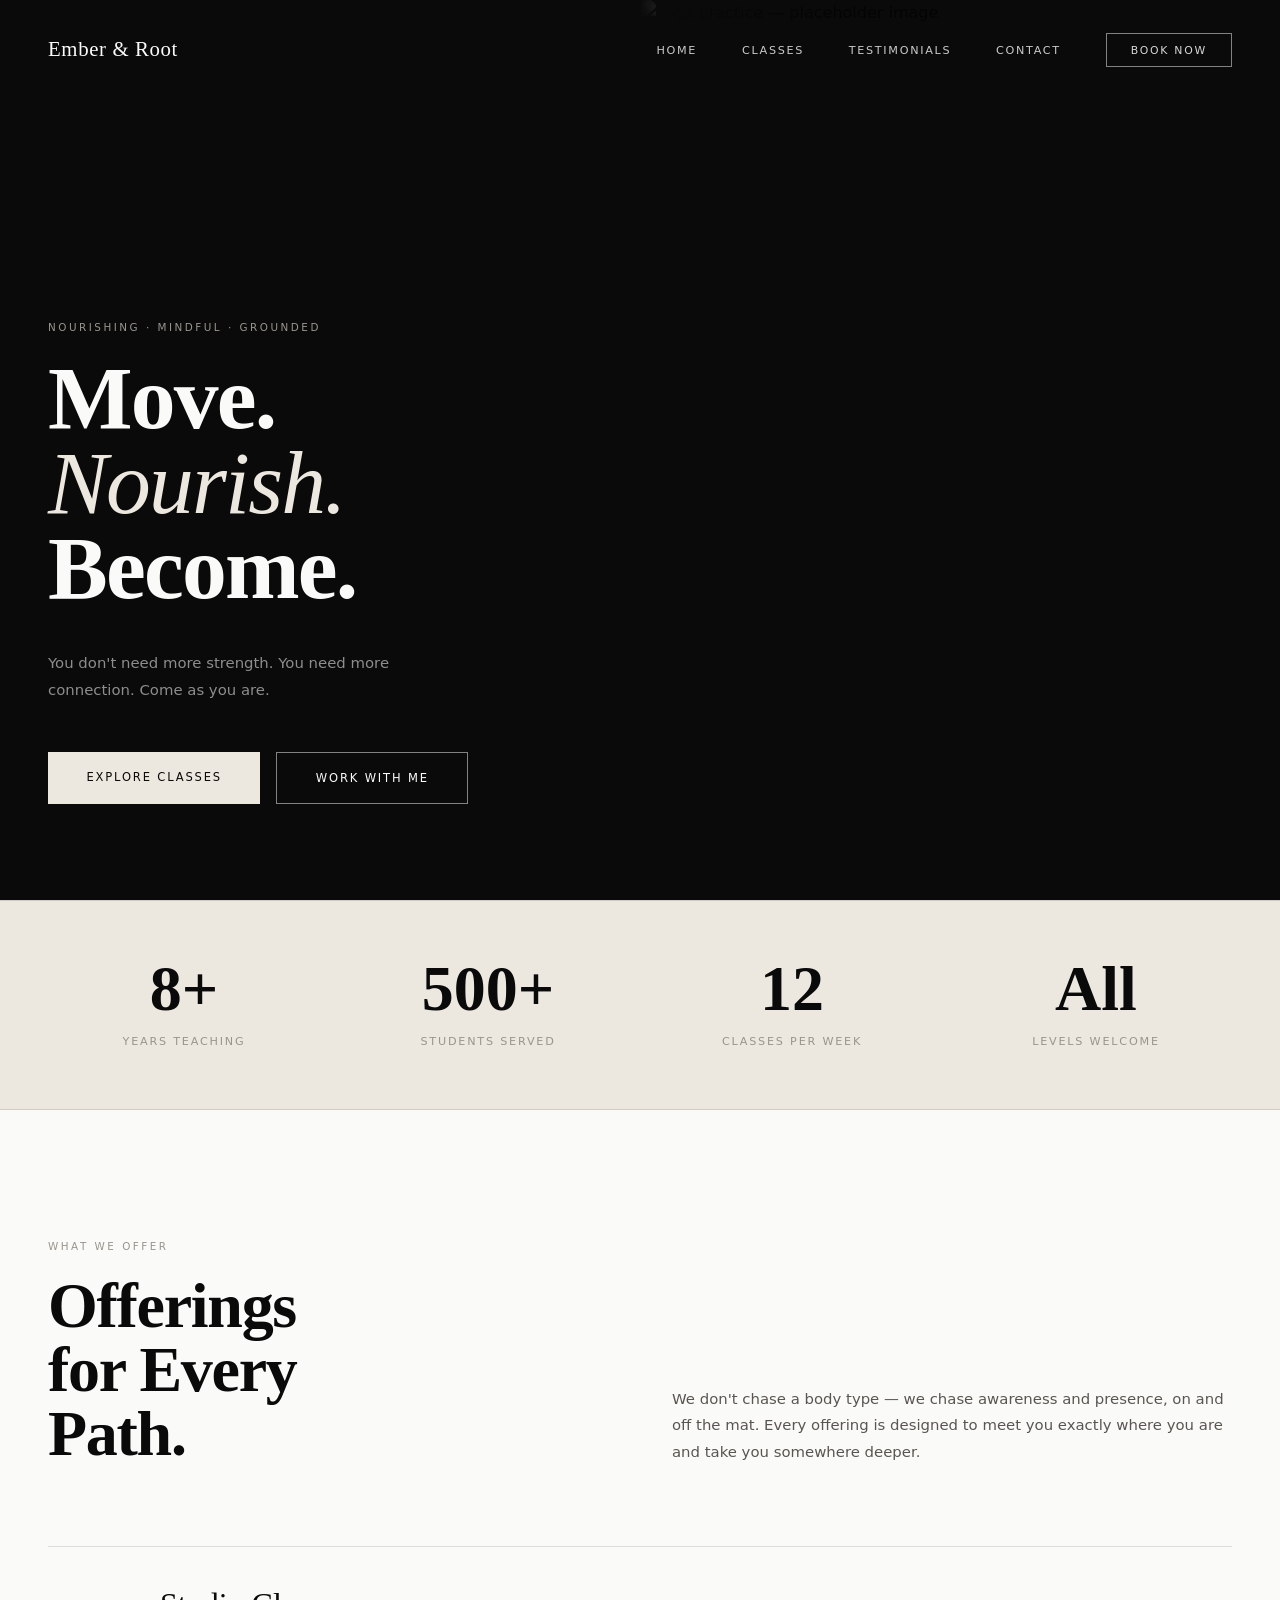
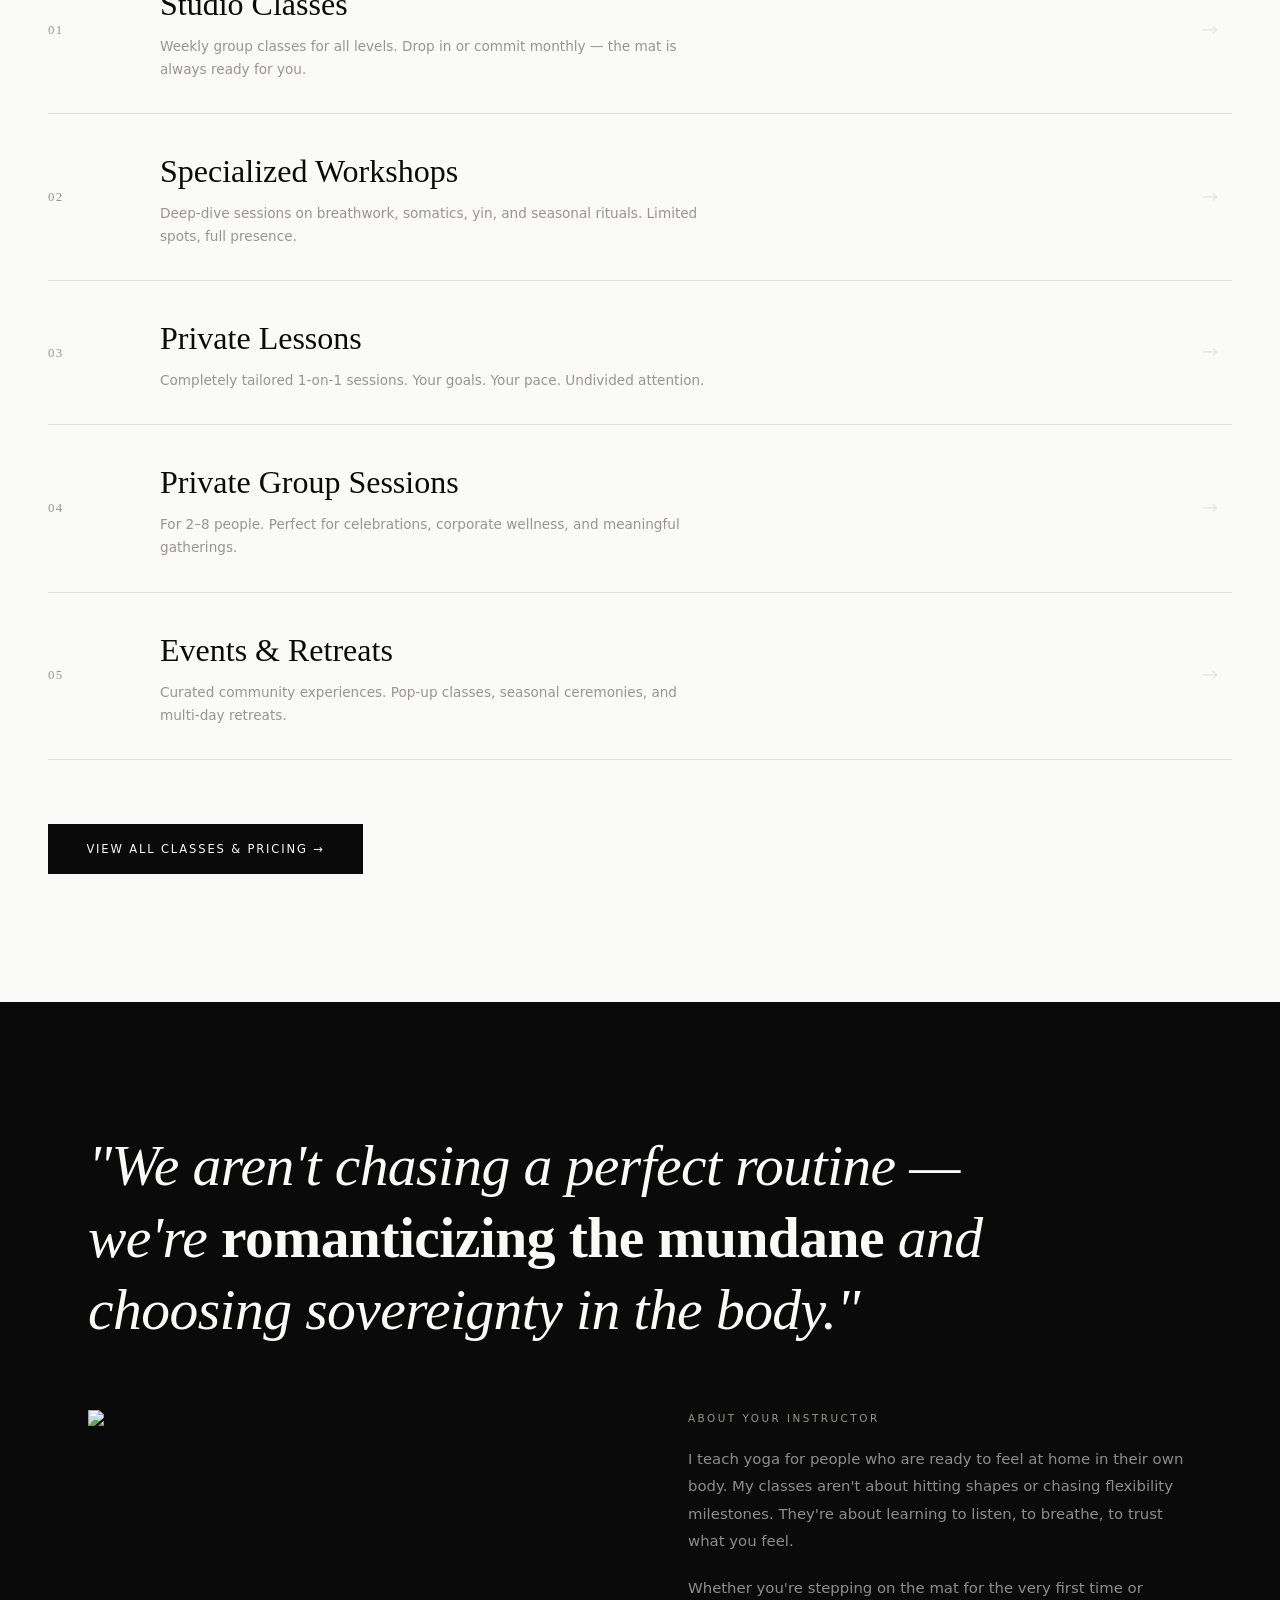
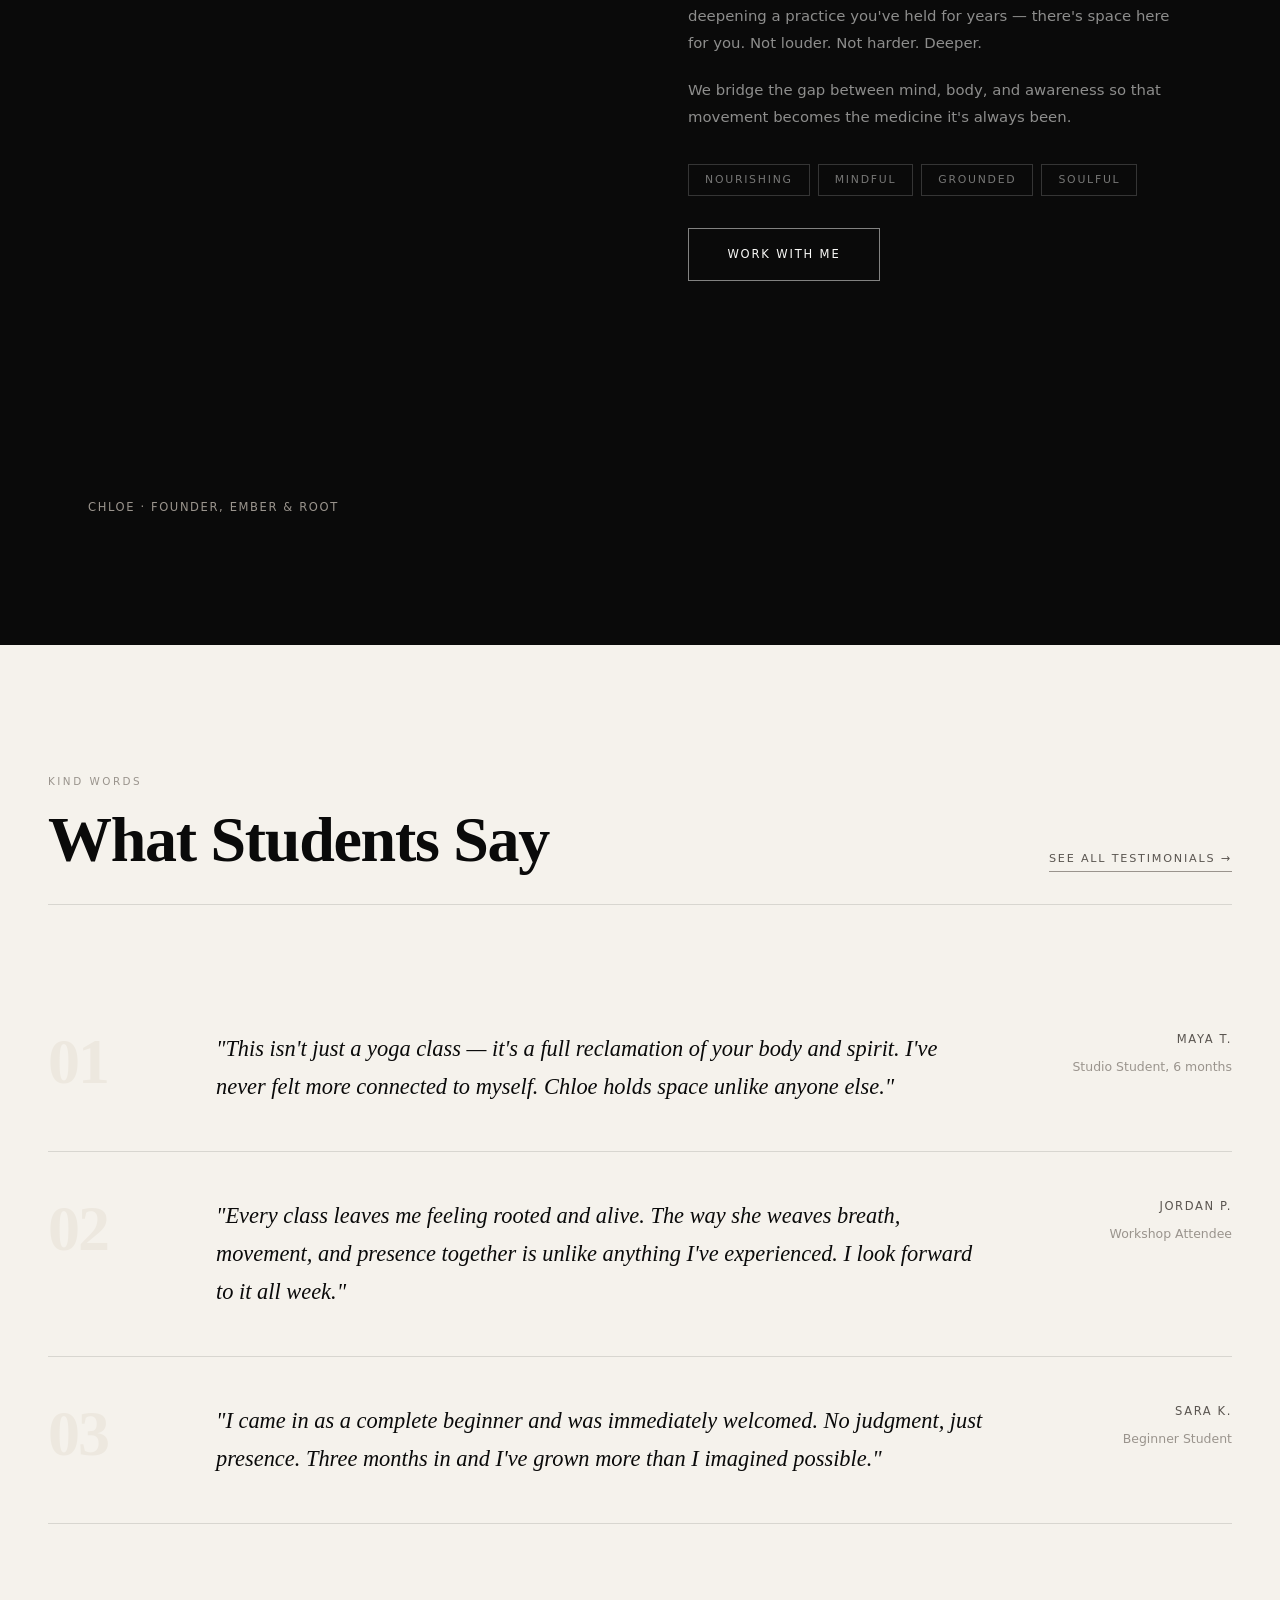
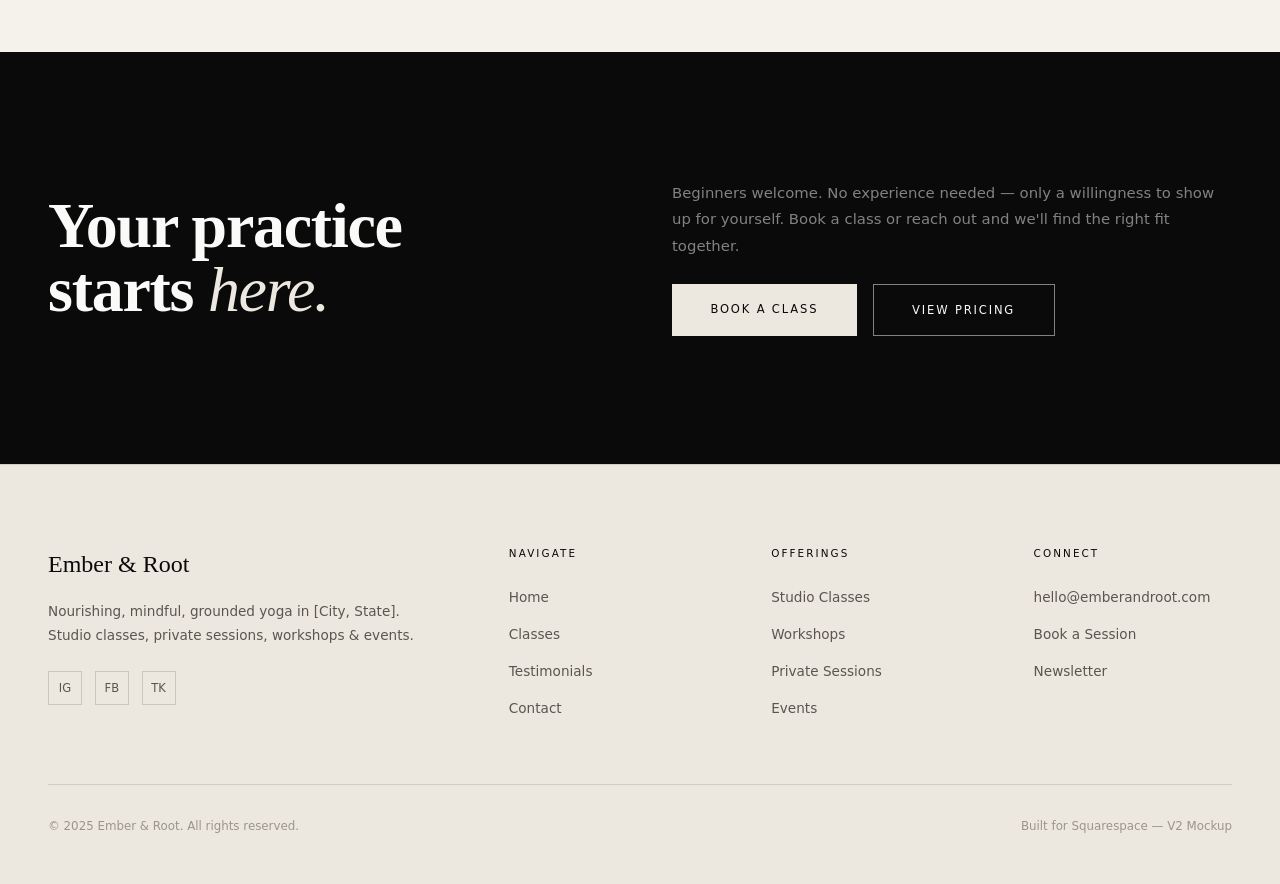
==== commit ae122006: "Restructure V2: move design files to root Moves the V2 (Black/Beige + Ultra-Minimal) design out of t" ====
--- a/index.html
+++ b/index.html
@@ -4,14 +4,14 @@
   <meta charset="UTF-8" />
   <meta name="viewport" content="width=device-width, initial-scale=1.0" />
   <title>Ember & Root — Yoga</title>
-  <meta name="description" content="Nourishing, mindful, grounded yoga classes, workshops, and private sessions. Move. Nourish. Become." />
+  <meta name="description" content="Nourishing, mindful, grounded yoga. Studio classes, workshops, and private sessions." />
   <link rel="stylesheet" href="css/styles.css" />
 </head>
 <body>
 
   <!-- ═══════════════════════════════════════════════════════
        NAVIGATION
-       Squarespace: Header > Navigation (Fixed / Overlay style)
+       Squarespace: Header > Navigation (Overlay / Fixed)
        ═══════════════════════════════════════════════════════ -->
   <nav class="site-nav" aria-label="Main navigation">
     <a class="nav-logo" href="index.html">Ember &amp; Root</a>
@@ -20,7 +20,7 @@
       <li><a href="classes.html">Classes</a></li>
       <li><a href="testimonials.html">Testimonials</a></li>
       <li><a href="contact.html">Contact</a></li>
-      <li><a href="#book" class="nav-book">Book Now</a></li>
+      <li><a href="#book" class="nav-book-btn">Book Now</a></li>
     </ul>
     <button class="nav-toggle" aria-controls="nav-links" aria-expanded="false" aria-label="Toggle menu">
       <span></span><span></span><span></span>
@@ -30,259 +30,299 @@
   <main>
 
     <!-- ═══════════════════════════════════════════════════════
-         HERO
-         Squarespace: Pages > Cover Page  OR  Banner Block
-         Full-bleed image with overlay text + CTA buttons
+         HERO — Split: Massive type left, B&W photo right
+         Squarespace: Banner Block, text left / image right
          ═══════════════════════════════════════════════════════ -->
     <section class="hero" aria-label="Hero">
-      <!-- REPLACE: swap this image with client's hero photo in Squarespace Banner block -->
-      <div class="hero-bg" role="img" aria-label="Yoga practice at sunset — placeholder image"></div>
-      <div class="hero-overlay"></div>
-      <div class="hero-content">
-        <span class="hero-eyebrow">Nourishing · Mindful · Grounded</span>
-        <h1>Move.<br><em>Nourish.</em><br>Become.</h1>
+
+      <div class="hero-text-col">
+        <span class="eyebrow">Nourishing · Mindful · Grounded</span>
+        <h1 class="hero-h1">
+          Move.<br>
+          <em>Nourish.</em><br>
+          Become.
+        </h1>
         <p class="hero-sub">
-          You don't need more strength. You need more connection.
+          You don't need more strength.
+          You need more connection.
           Come as you are.
         </p>
         <div class="hero-ctas">
-          <a href="classes.html" class="btn btn-primary">Explore Classes</a>
-          <a href="contact.html" class="btn btn-outline-light">Work With Me</a>
-        </div>
-      </div>
-      <div class="hero-scroll" aria-hidden="true">Scroll</div>
-    </section>
-
-    <!-- ═══════════════════════════════════════════════════════
-         PHILOSOPHY STRIP
-         Squarespace: Markdown Block on dark background section
-         ═══════════════════════════════════════════════════════ -->
-    <section class="manifesto" aria-label="Philosophy">
-      <blockquote>
-        "We move in ways that liberate you, nourish you, and empower you.
-        Movement is the medicine. We are choosing sovereignty in the body
-        and igniting the fire in your spirit."
-      </blockquote>
-      <cite>— The Ember &amp; Root Philosophy</cite>
-    </section>
-
-    <!-- ═══════════════════════════════════════════════════════
-         SERVICES OVERVIEW
-         Squarespace: Summary Block (Grid layout, 3 columns)
+          <a href="classes.html" class="btn btn-beige">Explore Classes</a>
+          <a href="contact.html" class="btn btn-ghost-lt">Work With Me</a>
+        </div>
+      </div>
+
+      <div class="hero-img-col">
+        <!-- REPLACE: hero photo — use a high-contrast portrait or practice image -->
+        <img
+          src="https://images.unsplash.com/photo-1545205597-3d9d02c29597?w=1200&q=85"
+          alt="Yoga practice — placeholder image"
+        />
+      </div>
+
+    </section>
+
+    <!-- ═══════════════════════════════════════════════════════
+         STATS STRIP
+         Squarespace: Row of Markdown blocks with large numbers
+         ═══════════════════════════════════════════════════════ -->
+    <div class="stats" aria-label="By the numbers">
+      <div class="stats-inner">
+        <div>
+          <!-- REPLACE: update with real numbers -->
+          <span class="stat-num">8+</span>
+          <span class="stat-label">Years Teaching</span>
+        </div>
+        <div>
+          <span class="stat-num">500+</span>
+          <span class="stat-label">Students Served</span>
+        </div>
+        <div>
+          <span class="stat-num">12</span>
+          <span class="stat-label">Classes Per Week</span>
+        </div>
+        <div>
+          <span class="stat-num">All</span>
+          <span class="stat-label">Levels Welcome</span>
+        </div>
+      </div>
+    </div>
+
+    <!-- ═══════════════════════════════════════════════════════
+         SERVICES — Numbered List (hover reveals description)
+         Squarespace: Accordion Block  OR  stacked text layout
          ═══════════════════════════════════════════════════════ -->
     <section class="services" aria-labelledby="services-heading">
+
       <div class="services-header">
-        <span class="section-label">What We Offer</span>
-        <h2 id="services-heading">Offerings for Every Path</h2>
-      </div>
-      <div class="services-grid">
-
-        <div class="service-card">
-          <span class="service-num">01</span>
-          <h3>Studio Classes</h3>
+        <div>
+          <span class="eyebrow">What We Offer</span>
+          <h2 id="services-heading">Offerings<br>for Every<br>Path.</h2>
+        </div>
+        <div>
           <p>
-            Group classes in a welcoming studio space. Whether you're stepping
-            onto the mat for the first time or deepening a long practice,
-            there's a class for you.
+            We don't chase a body type — we chase awareness and presence,
+            on and off the mat. Every offering is designed to meet you
+            exactly where you are and take you somewhere deeper.
           </p>
         </div>
-
-        <div class="service-card">
-          <span class="service-num">02</span>
-          <h3>Specialized Workshops</h3>
-          <p>
-            Deep-dive sessions focused on specific themes — breathwork,
-            somatic awareness, seasonal rituals, and more. Held monthly
-            with limited spots.
-          </p>
-        </div>
-
-        <div class="service-card">
-          <span class="service-num">03</span>
-          <h3>Private Lessons</h3>
-          <p>
-            One-on-one sessions tailored entirely to you. Your goals, your
-            pace, your practice. Ideal for beginners wanting a strong
-            foundation or advanced students going deeper.
-          </p>
-        </div>
-
-        <div class="service-card">
-          <span class="service-num">04</span>
-          <h3>Private Group Sessions</h3>
-          <p>
-            Bring your people. Private group classes for 2–8 people — perfect
-            for bachelorette parties, wellness retreats, friend groups,
-            or corporate wellness.
-          </p>
-        </div>
-
-        <div class="service-card">
-          <span class="service-num">05</span>
-          <h3>Events &amp; Retreats</h3>
-          <p>
-            Curated experiences that go beyond the mat — pop-up classes,
-            community gatherings, seasonal retreats, and collaborative
-            wellness events.
-          </p>
-        </div>
-
-        <div class="service-card">
-          <span class="service-num">06</span>
-          <h3>Online Offerings</h3>
-          <p>
-            Can't make it in person? Virtual sessions bring the full
-            Ember &amp; Root experience to wherever you are. Recorded
-            classes coming soon.
-          </p>
-        </div>
-
-      </div>
-      <div class="services-footer">
-        <a href="classes.html" class="btn btn-outline">View All Classes &amp; Pricing</a>
-      </div>
-    </section>
-
-    <!-- ═══════════════════════════════════════════════════════
-         ABOUT
-         Squarespace: Image Block + Text Block (2-column row)
+      </div>
+
+      <div class="service-list">
+
+        <div class="service-row">
+          <span class="service-row-num">01</span>
+          <div class="service-row-main">
+            <h3>Studio Classes</h3>
+            <p>Weekly group classes for all levels. Drop in or commit monthly — the mat is always ready for you.</p>
+          </div>
+          <div class="service-arrow">→</div>
+        </div>
+
+        <div class="service-row">
+          <span class="service-row-num">02</span>
+          <div class="service-row-main">
+            <h3>Specialized Workshops</h3>
+            <p>Deep-dive sessions on breathwork, somatics, yin, and seasonal rituals. Limited spots, full presence.</p>
+          </div>
+          <div class="service-arrow">→</div>
+        </div>
+
+        <div class="service-row">
+          <span class="service-row-num">03</span>
+          <div class="service-row-main">
+            <h3>Private Lessons</h3>
+            <p>Completely tailored 1-on-1 sessions. Your goals. Your pace. Undivided attention.</p>
+          </div>
+          <div class="service-arrow">→</div>
+        </div>
+
+        <div class="service-row">
+          <span class="service-row-num">04</span>
+          <div class="service-row-main">
+            <h3>Private Group Sessions</h3>
+            <p>For 2–8 people. Perfect for celebrations, corporate wellness, and meaningful gatherings.</p>
+          </div>
+          <div class="service-arrow">→</div>
+        </div>
+
+        <div class="service-row">
+          <span class="service-row-num">05</span>
+          <div class="service-row-main">
+            <h3>Events &amp; Retreats</h3>
+            <p>Curated community experiences. Pop-up classes, seasonal ceremonies, and multi-day retreats.</p>
+          </div>
+          <div class="service-arrow">→</div>
+        </div>
+
+      </div>
+
+      <div class="services-cta">
+        <a href="classes.html" class="btn btn-dark">View All Classes &amp; Pricing →</a>
+      </div>
+
+    </section>
+
+    <!-- ═══════════════════════════════════════════════════════
+         ABOUT — Dark editorial section
+         Squarespace: Full-width black section with large quote
+         then 2-col image + text below
          ═══════════════════════════════════════════════════════ -->
     <section class="about" aria-labelledby="about-heading">
-      <div class="about-inner">
-
-        <div class="about-image">
-          <!-- REPLACE: client's portrait photo in Squarespace Image Block -->
+      <div class="about-top">
+        <p class="about-pull">
+          "We aren't chasing a perfect routine —
+          we're <strong>romanticizing the mundane</strong>
+          and choosing sovereignty in the body."
+        </p>
+      </div>
+
+      <div class="about-grid">
+
+        <div class="about-image-wrap">
+          <!-- REPLACE: instructor portrait photo -->
           <img
-            class="about-img-main"
-            src="https://images.unsplash.com/photo-1544367567-0f2fcb009e0b?w=800&q=80"
-            alt="Yoga instructor in a peaceful outdoor setting — placeholder"
+            src="https://images.unsplash.com/photo-1544367567-0f2fcb009e0b?w=800&q=85"
+            alt="Yoga instructor — placeholder"
             loading="lazy"
           />
-          <!-- REPLACE: second accent photo (optional decorative overlap) -->
-          <img
-            class="about-img-accent"
-            src="https://images.unsplash.com/photo-1599901860904-17e6ed7083a0?w=600&q=80"
-            alt="Close detail of a yoga practice — placeholder"
-            loading="lazy"
-          />
-        </div>
-
-        <div class="about-text">
-          <span class="section-label">About Your Instructor</span>
-          <h2 id="about-heading">We aren't chasing<br><em>a perfect routine.</em></h2>
-          <p>
-            Hi — I'm Chloe. I teach yoga for people who are ready to feel at
-            home in their own body. My classes aren't about hitting shapes or
-            chasing flexibility milestones. They're about learning to listen,
-            to breathe, to trust what you feel.
+          <p class="about-image-caption">Chloe · Founder, Ember &amp; Root</p>
+        </div>
+
+        <div class="about-body">
+          <span class="eyebrow">About Your Instructor</span>
+          <p id="about-heading">
+            I teach yoga for people who are ready to feel at home in their
+            own body. My classes aren't about hitting shapes or chasing
+            flexibility milestones. They're about learning to listen, to
+            breathe, to trust what you feel.
           </p>
           <p>
-            Whether you're a beginner or an experienced practitioner, you'll
-            find space here to grow. Not louder, not harder — deeper.
+            Whether you're stepping on the mat for the very first time or
+            deepening a practice you've held for years — there's space here
+            for you. Not louder. Not harder. Deeper.
           </p>
-          <div class="value-tags">
-            <span class="value-tag">Nourishing</span>
-            <span class="value-tag">Mindful</span>
-            <span class="value-tag">Grounded</span>
-            <span class="value-tag">Soulful</span>
-          </div>
-          <a href="contact.html" class="btn btn-primary">Work With Me</a>
-        </div>
-
-      </div>
-    </section>
-
-    <!-- ═══════════════════════════════════════════════════════
-         TESTIMONIALS
-         Squarespace: Testimonials Block (on dark background)
-         "See All" links to /testimonials page
-         ═══════════════════════════════════════════════════════ -->
-    <section class="testimonials-home" aria-labelledby="t-heading">
-      <div class="testimonials-top">
-        <div>
-          <span class="section-label">Kind Words</span>
-          <h2 id="t-heading">What Students Say</h2>
-        </div>
-        <a href="testimonials.html" class="see-all-link">See all testimonials →</a>
-      </div>
-
-      <div class="testimonials-grid">
-
-        <article class="t-card">
-          <div class="t-stars">★★★★★</div>
+          <p>
+            We bridge the gap between mind, body, and awareness so that
+            movement becomes the medicine it's always been.
+          </p>
+          <div class="about-tags">
+            <span class="about-tag">Nourishing</span>
+            <span class="about-tag">Mindful</span>
+            <span class="about-tag">Grounded</span>
+            <span class="about-tag">Soulful</span>
+          </div>
+          <a href="contact.html" class="btn btn-ghost-lt">Work With Me</a>
+        </div>
+
+      </div>
+    </section>
+
+    <!-- ═══════════════════════════════════════════════════════
+         TESTIMONIALS — Stacked editorial list
+         Squarespace: Testimonials Block (minimal variant)
+         ═══════════════════════════════════════════════════════ -->
+    <section class="testimonials-home" aria-labelledby="t-home-heading">
+
+      <div class="t-home-top">
+        <div>
+          <span class="eyebrow">Kind Words</span>
+          <h2 id="t-home-heading">What Students Say</h2>
+        </div>
+        <a href="testimonials.html">See all testimonials →</a>
+      </div>
+
+      <div class="t-stack">
+
+        <div class="t-row">
+          <div class="t-row-num">01</div>
           <blockquote>
             "This isn't just a yoga class — it's a full reclamation of your
-            body and spirit. I've never felt more connected to myself. Chloe
-            holds space unlike anyone else."
+            body and spirit. I've never felt more connected to myself.
+            Chloe holds space unlike anyone else."
           </blockquote>
-          <cite class="t-author">— Maya T., Studio Student</cite>
-        </article>
-
-        <article class="t-card">
-          <div class="t-stars">★★★★★</div>
+          <div class="t-row-meta">
+            <span class="t-row-name">Maya T.</span>
+            <span class="t-row-detail">Studio Student, 6 months</span>
+          </div>
+        </div>
+
+        <div class="t-row">
+          <div class="t-row-num">02</div>
           <blockquote>
             "Every class leaves me feeling rooted and alive. The way she
             weaves breath, movement, and presence together is unlike anything
             I've experienced. I look forward to it all week."
           </blockquote>
-          <cite class="t-author">— Jordan P., Workshop Attendee</cite>
-        </article>
-
-        <article class="t-card">
-          <div class="t-stars">★★★★★</div>
+          <div class="t-row-meta">
+            <span class="t-row-name">Jordan P.</span>
+            <span class="t-row-detail">Workshop Attendee</span>
+          </div>
+        </div>
+
+        <div class="t-row">
+          <div class="t-row-num">03</div>
           <blockquote>
             "I came in as a complete beginner and was immediately welcomed.
             No judgment, just presence. Three months in and I've grown more
             than I imagined possible."
           </blockquote>
-          <cite class="t-author">— Sara K., Beginner Student</cite>
-        </article>
-
-      </div>
-    </section>
-
-    <!-- ═══════════════════════════════════════════════════════
-         CTA BAND
-         Squarespace: Banner Block (short, cream background)
+          <div class="t-row-meta">
+            <span class="t-row-name">Sara K.</span>
+            <span class="t-row-detail">Beginner Student</span>
+          </div>
+        </div>
+
+      </div>
+    </section>
+
+    <!-- ═══════════════════════════════════════════════════════
+         CTA — Split black band
+         Squarespace: Banner Block, 2-col, black background
          ═══════════════════════════════════════════════════════ -->
     <section class="cta-band" id="book" aria-label="Call to action">
-      <span class="section-label">Ready to Begin?</span>
-      <h2>Your practice<br>starts here.</h2>
-      <p>
-        Beginners welcome. No experience needed — only a willingness
-        to show up for yourself.
-      </p>
-      <div class="cta-band-btns">
-        <!-- REPLACE: update href with Acuity, Mindbody, or Calendly booking link -->
-        <a href="#" class="btn btn-primary">Book a Class</a>
-        <a href="classes.html" class="btn btn-outline">View Schedule &amp; Pricing</a>
-      </div>
+
+      <div class="cta-band-left">
+        <h2>Your practice<br>starts <em>here.</em></h2>
+      </div>
+
+      <div class="cta-band-right">
+        <p>
+          Beginners welcome. No experience needed — only a willingness to
+          show up for yourself. Book a class or reach out and we'll find
+          the right fit together.
+        </p>
+        <div class="cta-btns">
+          <!-- REPLACE: update with Acuity / Calendly / Mindbody link -->
+          <a href="#" class="btn btn-beige">Book a Class</a>
+          <a href="classes.html" class="btn btn-ghost-lt">View Pricing</a>
+        </div>
+      </div>
+
     </section>
 
   </main>
 
   <!-- ═══════════════════════════════════════════════════════
        FOOTER
-       Squarespace: Footer Block
+       Squarespace: Footer Block (beige background)
        ═══════════════════════════════════════════════════════ -->
   <footer>
-    <div class="footer-inner">
-
+    <div class="footer-top">
       <div class="footer-brand">
-        <a class="footer-logo-text" href="index.html">Ember &amp; Root</a>
+        <a class="footer-logo-type" href="index.html">Ember &amp; Root</a>
         <p>
-          Nourishing, mindful, grounded yoga in
-          [City, State]. Studio classes, private sessions,
-          workshops &amp; events.
+          Nourishing, mindful, grounded yoga in [City, State].
+          Studio classes, private sessions, workshops &amp; events.
         </p>
-        <!-- REPLACE: update social URLs -->
+        <!-- REPLACE: real social links -->
         <div class="footer-social">
           <a href="#" aria-label="Instagram">IG</a>
           <a href="#" aria-label="Facebook">FB</a>
           <a href="#" aria-label="TikTok">TK</a>
         </div>
       </div>
-
       <div class="footer-col">
         <h4>Navigate</h4>
         <ul>
@@ -292,7 +332,6 @@
           <li><a href="contact.html">Contact</a></li>
         </ul>
       </div>
-
       <div class="footer-col">
         <h4>Offerings</h4>
         <ul>
@@ -302,21 +341,18 @@
           <li><a href="classes.html">Events</a></li>
         </ul>
       </div>
-
       <div class="footer-col">
         <h4>Connect</h4>
         <ul>
-          <!-- REPLACE: update contact info -->
           <li><a href="mailto:hello@emberandroot.com">hello@emberandroot.com</a></li>
           <li><a href="#">Book a Session</a></li>
           <li><a href="#">Newsletter</a></li>
         </ul>
       </div>
-
     </div>
     <div class="footer-bottom">
       <span>© 2025 Ember &amp; Root. All rights reserved.</span>
-      <span>Built for Squarespace — V1 Mockup</span>
+      <span>Built for Squarespace — V2 Mockup</span>
     </div>
   </footer>
 
--- a/css/styles.css
+++ b/css/styles.css
@@ -1,141 +1,145 @@
 /* ============================================================
-   EMBER & ROOT — VERSION 1
-   Palette  : Forest Green + Warm Cream
-   Style    : Editorial / Magazine
-   Squarespace template match: Brine, Forte, or Pacific
+   EMBER & ROOT — VERSION 2
+   Palette  : Black / Beige / White
+   Style    : Ultra-Minimal, Bold Typography
+   Squarespace template match: Avenue, Clay, or Skye
    ============================================================ */
 
-@import url('https://fonts.googleapis.com/css2?family=Cormorant+Garamond:ital,wght@0,300;0,400;0,500;0,600;1,300;1,400;1,500&family=Jost:wght@300;400;500&display=swap');
+@import url('https://fonts.googleapis.com/css2?family=Playfair+Display:ital,wght@0,400;0,700;0,900;1,400;1,700&family=DM+Sans:wght@300;400;500&display=swap');
 
 *, *::before, *::after { box-sizing: border-box; margin: 0; padding: 0; }
 
 :root {
-  /* Greens */
-  --g900: #141E15;
-  --g800: #1E2B1F;
-  --g700: #2D3E2E;
-  --g500: #4A6B4C;
-  --g300: #8BAF8D;
-  --g100: #C5D9C6;
-
-  /* Creams */
-  --cr100: #FDFBF7;
-  --cr200: #F4EFE3;
-  --cr300: #E6DDD0;
-
-  /* Text */
-  --text:     #1C2119;
-  --text-mid: #4A524A;
-  --text-lt:  #8A948A;
+  /* Core palette */
+  --ink:       #0A0A0A;
+  --charcoal:  #1A1A1A;
+  --mid:       #5A5550;
+  --warm-gray: #9A948D;
+  --beige:     #EDE8DF;
+  --beige-lt:  #F5F2EC;
+  --white:     #FAFAF8;
 
   /* Type */
-  --serif: 'Cormorant Garamond', Georgia, serif;
-  --sans:  'Jost', system-ui, sans-serif;
+  --serif: 'Playfair Display', Georgia, serif;
+  --sans:  'DM Sans', system-ui, sans-serif;
 
   /* Layout */
-  --max: 1160px;
+  --max: 1200px;
+  --rule: 1px solid rgba(10,10,10,0.12);
 }
 
 html { scroll-behavior: smooth; }
-body { font-family: var(--sans); color: var(--text); background: var(--cr100); line-height: 1.65; -webkit-font-smoothing: antialiased; }
+body { font-family: var(--sans); color: var(--ink); background: var(--white); line-height: 1.6; -webkit-font-smoothing: antialiased; }
 img  { display: block; max-width: 100%; }
 a    { color: inherit; }
 
 /* ── Utilities ─────────────────────────────────────────── */
-.container { max-width: var(--max); margin: 0 auto; padding: 0 2rem; }
-
-.section-label {
+.container { max-width: var(--max); margin: 0 auto; padding: 0 3rem; }
+
+.eyebrow {
   font-family: var(--sans);
-  font-size: 0.68rem;
+  font-size: 0.65rem;
   font-weight: 500;
-  letter-spacing: 0.22em;
-  text-transform: uppercase;
-  color: var(--g500);
+  letter-spacing: 0.24em;
+  text-transform: uppercase;
+  color: var(--warm-gray);
   display: block;
-  margin-bottom: 1rem;
-}
+  margin-bottom: 1.2rem;
+}
+
+.rule { border: none; border-top: var(--rule); }
 
 .btn {
   display: inline-block;
-  padding: 0.9rem 2.2rem;
+  padding: 1rem 2.4rem;
   font-family: var(--sans);
-  font-size: 0.75rem;
+  font-size: 0.72rem;
   font-weight: 500;
-  letter-spacing: 0.14em;
+  letter-spacing: 0.16em;
   text-transform: uppercase;
   text-decoration: none;
   cursor: pointer;
   border: none;
-  transition: all 0.3s ease;
-}
-.btn-primary { background: var(--g700); color: var(--cr100); }
-.btn-primary:hover { background: var(--g900); }
-.btn-light { background: var(--cr100); color: var(--g700); }
-.btn-light:hover { background: var(--cr300); }
-.btn-outline { background: transparent; color: var(--g700); border: 1.5px solid var(--g700); }
-.btn-outline:hover { background: var(--g700); color: var(--cr100); }
-.btn-outline-light { background: transparent; color: var(--cr100); border: 1.5px solid rgba(253,251,247,0.6); }
-.btn-outline-light:hover { background: rgba(253,251,247,0.1); }
+  transition: all 0.25s ease;
+}
+.btn-dark  { background: var(--ink); color: var(--white); }
+.btn-dark:hover { background: var(--charcoal); }
+.btn-ghost { background: transparent; color: var(--ink); border: 1px solid var(--ink); }
+.btn-ghost:hover { background: var(--ink); color: var(--white); }
+.btn-ghost-lt { background: transparent; color: var(--white); border: 1px solid rgba(250,250,248,0.5); }
+.btn-ghost-lt:hover { background: rgba(250,250,248,0.1); }
+.btn-beige { background: var(--beige); color: var(--ink); }
+.btn-beige:hover { background: var(--beige-lt); }
 
 /* ── Navigation ─────────────────────────────────────────
-   Squarespace: Header Block / Fixed Navigation
+   Squarespace: Header > Navigation (Overlay style)
    ─────────────────────────────────────────────────────── */
 .site-nav {
   position: fixed;
   top: 0; left: 0; right: 0;
   z-index: 200;
-  padding: 1.6rem 2.5rem;
+  padding: 2rem 3rem;
   display: flex;
   align-items: center;
   justify-content: space-between;
   transition: all 0.4s ease;
 }
 .site-nav.scrolled {
-  background: rgba(253,251,247,0.96);
-  backdrop-filter: blur(10px);
-  box-shadow: 0 1px 24px rgba(0,0,0,0.07);
-  padding: 1rem 2.5rem;
-}
-
+  background: rgba(250,250,248,0.97);
+  backdrop-filter: blur(12px);
+  border-bottom: var(--rule);
+  padding: 1.2rem 3rem;
+}
 .nav-logo {
   font-family: var(--serif);
-  font-size: 1.45rem;
-  font-weight: 400;
-  letter-spacing: 0.05em;
-  color: var(--cr100);
+  font-size: 1.3rem;
+  font-weight: 400;
+  color: var(--white);
   text-decoration: none;
+  letter-spacing: 0.03em;
   transition: color 0.4s;
 }
-.site-nav.scrolled .nav-logo { color: var(--g800); }
-
-.nav-links {
-  display: flex;
-  align-items: center;
-  gap: 2.4rem;
-  list-style: none;
-}
+.site-nav.scrolled .nav-logo { color: var(--ink); }
+
+.nav-links { display: flex; align-items: center; gap: 2.8rem; list-style: none; }
 .nav-links a {
   font-family: var(--sans);
-  font-size: 0.74rem;
-  font-weight: 400;
-  letter-spacing: 0.13em;
+  font-size: 0.7rem;
+  font-weight: 400;
+  letter-spacing: 0.15em;
   text-transform: uppercase;
   text-decoration: none;
-  color: rgba(253,251,247,0.85);
+  color: rgba(250,250,248,0.8);
   transition: color 0.3s;
-}
-.site-nav.scrolled .nav-links a { color: var(--text-mid); }
-.nav-links a:hover { color: var(--g300); }
-.site-nav.scrolled .nav-links a:hover { color: var(--g700); }
-
-.nav-book {
-  padding: 0.55rem 1.5rem !important;
-  border: 1.5px solid rgba(253,251,247,0.55) !important;
-  color: rgba(253,251,247,0.9) !important;
-}
-.site-nav.scrolled .nav-book { border-color: var(--g700) !important; color: var(--g700) !important; }
-.nav-book:hover { background: rgba(255,255,255,0.12) !important; }
-.site-nav.scrolled .nav-book:hover { background: var(--g700) !important; color: var(--cr100) !important; }
+  position: relative;
+}
+.nav-links a::after {
+  content: '';
+  position: absolute;
+  bottom: -3px; left: 0; right: 0;
+  height: 1px;
+  background: currentColor;
+  transform: scaleX(0);
+  transform-origin: left;
+  transition: transform 0.3s;
+}
+.nav-links a:hover::after { transform: scaleX(1); }
+.site-nav.scrolled .nav-links a { color: var(--mid); }
+.nav-links a:hover { color: var(--white); }
+.site-nav.scrolled .nav-links a:hover { color: var(--ink); }
+
+.nav-book-btn {
+  font-size: 0.68rem !important;
+  letter-spacing: 0.16em !important;
+  padding: 0.6rem 1.5rem;
+  border: 1px solid rgba(250,250,248,0.5);
+  color: rgba(250,250,248,0.85) !important;
+  transition: all 0.25s !important;
+}
+.nav-book-btn::after { display: none !important; }
+.site-nav.scrolled .nav-book-btn { border-color: var(--ink); color: var(--ink) !important; }
+.nav-book-btn:hover { background: rgba(250,250,248,0.1) !important; }
+.site-nav.scrolled .nav-book-btn:hover { background: var(--ink) !important; color: var(--white) !important; }
 
 .nav-toggle {
   display: none;
@@ -146,692 +150,729 @@
   gap: 5px;
   padding: 4px;
 }
-.nav-toggle span {
-  display: block; width: 24px; height: 1.5px;
-  background: var(--cr100);
-  transition: all 0.3s;
-}
-.site-nav.scrolled .nav-toggle span { background: var(--g700); }
-
-/* ── Hero ────────────────────────────────────────────────
-   Squarespace: Banner Block (full-bleed, overlay text)
+.nav-toggle span { display: block; width: 22px; height: 1px; background: var(--white); transition: all 0.3s; }
+.site-nav.scrolled .nav-toggle span { background: var(--ink); }
+
+/* ── Hero — Split Layout ──────────────────────────────────
+   Squarespace: Banner Block (full bleed) with
+   text overlay positioned left
    ─────────────────────────────────────────────────────── */
 .hero {
-  height: 100vh;
-  min-height: 640px;
+  min-height: 100vh;
+  display: grid;
+  grid-template-columns: 1fr 1fr;
+  background: var(--ink);
+}
+.hero-text-col {
+  display: flex;
+  flex-direction: column;
+  justify-content: flex-end;
+  padding: 8rem 4rem 6rem 3rem;
   position: relative;
-  display: flex;
-  align-items: center;
-  justify-content: center;
+  z-index: 2;
+}
+.hero-text-col .eyebrow { color: var(--warm-gray); }
+.hero-h1 {
+  font-family: var(--serif);
+  font-size: clamp(4rem, 7vw, 7.5rem);
+  font-weight: 900;
+  color: var(--white);
+  line-height: 0.95;
+  letter-spacing: -0.02em;
+  margin-bottom: 2.5rem;
+}
+.hero-h1 em { font-style: italic; font-weight: 400; color: var(--beige); }
+.hero-sub {
+  font-size: 0.93rem;
+  font-weight: 300;
+  color: rgba(250,250,248,0.55);
+  max-width: 380px;
+  line-height: 1.8;
+  margin-bottom: 3rem;
+}
+.hero-ctas { display: flex; gap: 1rem; flex-wrap: wrap; }
+
+.hero-img-col {
+  position: relative;
+  overflow: hidden;
+}
+.hero-img-col img {
+  width: 100%;
+  height: 100%;
+  object-fit: cover;
+  object-position: center;
+  filter: grayscale(20%) contrast(1.05);
+}
+.hero-img-col::after {
+  content: '';
+  position: absolute;
+  inset: 0;
+  background: linear-gradient(to right, var(--ink) 0%, transparent 30%);
+}
+
+/* ── Stats Strip ─────────────────────────────────────────
+   Squarespace: Row of Markdown blocks with large numbers
+   ─────────────────────────────────────────────────────── */
+.stats {
+  background: var(--beige);
+  border-top: var(--rule);
+  border-bottom: var(--rule);
+  padding: 3.5rem 3rem;
+}
+.stats-inner {
+  max-width: var(--max);
+  margin: 0 auto;
+  display: grid;
+  grid-template-columns: repeat(4, 1fr);
+  gap: 2rem;
   text-align: center;
-  overflow: hidden;
-}
-.hero-bg {
-  position: absolute; inset: 0;
-  background-image: url('https://images.unsplash.com/photo-1545205597-3d9d02c29597?w=1800&q=80');
-  background-size: cover;
-  background-position: center 30%;
-}
-.hero-overlay {
-  position: absolute; inset: 0;
-  background: linear-gradient(to bottom, rgba(20,30,21,0.72) 0%, rgba(20,30,21,0.55) 60%, rgba(20,30,21,0.8) 100%);
-}
-.hero-content {
-  position: relative; z-index: 2;
-  max-width: 820px;
-  padding: 0 2rem;
-}
-.hero-eyebrow {
-  font-family: var(--sans);
+}
+.stat-num {
+  font-family: var(--serif);
+  font-size: clamp(2.5rem, 5vw, 4rem);
+  font-weight: 700;
+  color: var(--ink);
+  line-height: 1;
+  display: block;
+  margin-bottom: 0.4rem;
+}
+.stat-label {
   font-size: 0.7rem;
-  letter-spacing: 0.28em;
-  text-transform: uppercase;
-  color: var(--g300);
-  margin-bottom: 1.5rem;
-  display: block;
-}
-.hero h1 {
-  font-family: var(--serif);
-  font-size: clamp(3.2rem, 9vw, 7rem);
-  font-weight: 300;
-  color: var(--cr100);
-  line-height: 1.0;
-  margin-bottom: 1.8rem;
-}
-.hero h1 em { font-style: italic; color: var(--g300); }
-.hero-sub {
-  font-size: 0.95rem;
-  font-weight: 300;
-  color: rgba(253,251,247,0.72);
-  max-width: 420px;
-  margin: 0 auto 2.5rem;
-  line-height: 1.75;
-  letter-spacing: 0.02em;
-}
-.hero-ctas { display: flex; gap: 1rem; justify-content: center; flex-wrap: wrap; }
-.hero-scroll {
-  position: absolute;
-  bottom: 2.5rem; left: 50%;
-  transform: translateX(-50%);
-  display: flex; flex-direction: column; align-items: center; gap: 0.6rem;
-  color: rgba(253,251,247,0.4);
-  font-size: 0.62rem;
-  letter-spacing: 0.18em;
-  text-transform: uppercase;
-}
-.hero-scroll::after {
-  content: '';
-  display: block; width: 1px; height: 44px;
-  background: rgba(253,251,247,0.25);
-  animation: breathe 2.2s ease-in-out infinite;
-}
-@keyframes breathe {
-  0%, 100% { opacity: 0.25; transform: scaleY(1); }
-  50% { opacity: 0.7; transform: scaleY(0.6); }
-}
-
-/* ── Philosophy Strip ────────────────────────────────────
-   Squarespace: Markdown/Quote Block on dark background
-   ─────────────────────────────────────────────────────── */
-.manifesto {
-  background: var(--g800);
-  padding: 5.5rem 2rem;
-  text-align: center;
-}
-.manifesto blockquote {
-  font-family: var(--serif);
-  font-size: clamp(1.45rem, 3.2vw, 2.3rem);
-  font-weight: 300;
-  font-style: italic;
-  color: var(--cr200);
-  line-height: 1.65;
-  max-width: 800px;
-  margin: 0 auto 1.5rem;
-}
-.manifesto cite {
-  font-family: var(--sans);
-  font-size: 0.7rem;
-  letter-spacing: 0.2em;
-  text-transform: uppercase;
-  color: var(--g300);
-  font-style: normal;
-}
-
-/* ── Services ────────────────────────────────────────────
-   Squarespace: Portfolio / Summary Block (grid layout)
+  letter-spacing: 0.16em;
+  text-transform: uppercase;
+  color: var(--warm-gray);
+}
+
+/* ── Services — Accordion List ───────────────────────────
+   Squarespace: Accordion Block  OR  stacked text rows
+   Very different from V1's card grid
    ─────────────────────────────────────────────────────── */
 .services {
-  padding: 7rem 2rem;
-  background: var(--cr200);
+  padding: 8rem 3rem;
+  background: var(--white);
 }
 .services-header {
-  text-align: center;
-  max-width: var(--max);
-  margin: 0 auto 4rem;
+  max-width: var(--max);
+  margin: 0 auto 5rem;
+  display: grid;
+  grid-template-columns: 1fr 1fr;
+  gap: 4rem;
+  align-items: end;
 }
 .services-header h2 {
   font-family: var(--serif);
-  font-size: clamp(2rem, 5vw, 3.4rem);
-  font-weight: 400;
-  color: var(--g700);
-}
-.services-grid {
-  display: grid;
-  grid-template-columns: repeat(3, 1fr);
-  gap: 2px;
-  max-width: var(--max);
-  margin: 0 auto;
-  background: var(--cr300);
-  border: 2px solid var(--cr300);
-}
-.service-card {
-  background: var(--cr100);
-  padding: 3rem 2.5rem;
-  transition: background 0.35s ease, transform 0.3s ease;
+  font-size: clamp(2.5rem, 5vw, 4.5rem);
+  font-weight: 700;
+  color: var(--ink);
+  line-height: 1.0;
+  letter-spacing: -0.02em;
+}
+.services-header p { font-size: 0.93rem; color: var(--mid); line-height: 1.8; }
+
+.service-list { max-width: var(--max); margin: 0 auto; }
+.service-row {
+  display: grid;
+  grid-template-columns: 80px 1fr auto;
+  align-items: center;
+  padding: 2rem 0;
+  border-top: var(--rule);
+  cursor: pointer;
+  transition: background 0.2s;
+  gap: 2rem;
   position: relative;
 }
-.service-card::before {
+.service-row:last-child { border-bottom: var(--rule); }
+.service-row::before {
   content: '';
   position: absolute;
-  top: 0; left: 2.5rem; right: 2.5rem;
-  height: 2px;
-  background: var(--g300);
-  transform: scaleX(0);
-  transform-origin: left;
-  transition: transform 0.35s ease;
-}
-.service-card:hover::before { transform: scaleX(1); }
-.service-card:hover { background: var(--g900); }
-.service-card:hover .service-num,
-.service-card:hover h3,
-.service-card:hover p { color: var(--cr200); }
-.service-card:hover .service-num { color: var(--g300); }
-.service-num {
-  font-family: var(--serif);
-  font-size: 3rem;
-  font-weight: 300;
+  left: -3rem; right: -3rem; top: 0; bottom: 0;
+  background: var(--beige-lt);
+  opacity: 0;
+  transition: opacity 0.25s;
+}
+.service-row:hover::before { opacity: 1; }
+.service-row > * { position: relative; z-index: 1; }
+
+.service-row-num {
+  font-family: var(--serif);
+  font-size: 0.8rem;
+  font-weight: 400;
+  color: var(--warm-gray);
+  letter-spacing: 0.1em;
+}
+.service-row-main { display: flex; flex-direction: column; gap: 0.3rem; }
+.service-row h3 {
+  font-family: var(--serif);
+  font-size: clamp(1.4rem, 2.5vw, 2rem);
+  font-weight: 400;
+  color: var(--ink);
+  transition: color 0.2s;
+}
+.service-row:hover h3 { color: var(--charcoal); }
+.service-row p {
+  font-size: 0.85rem;
+  color: var(--warm-gray);
+  max-width: 560px;
+  line-height: 1.7;
+}
+.service-arrow {
+  font-size: 1.2rem;
+  color: var(--beige);
+  transition: all 0.3s;
+  border: 1px solid var(--rule);
+  width: 44px; height: 44px;
+  display: flex; align-items: center; justify-content: center;
+  flex-shrink: 0;
+}
+.service-row:hover .service-arrow { background: var(--ink); color: var(--white); border-color: var(--ink); transform: rotate(45deg); }
+
+.services-cta { max-width: var(--max); margin: 4rem auto 0; }
+
+/* ── About — Editorial ───────────────────────────────────
+   Squarespace: Full-width text section + Image
+   ─────────────────────────────────────────────────────── */
+.about { background: var(--ink); }
+.about-top {
+  padding: 8rem 3rem 0;
+  max-width: var(--max);
+  margin: 0 auto;
+}
+.about-pull {
+  font-family: var(--serif);
+  font-size: clamp(2rem, 4.5vw, 4rem);
+  font-weight: 400;
   font-style: italic;
-  color: var(--g100);
-  line-height: 1;
+  color: var(--white);
+  line-height: 1.25;
+  max-width: 900px;
+  margin-bottom: 4rem;
+  letter-spacing: -0.01em;
+}
+.about-pull strong { font-style: normal; font-weight: 700; }
+.about-grid {
+  display: grid;
+  grid-template-columns: 1fr 1fr;
+  gap: 6rem;
+  align-items: start;
+  padding: 0 3rem 8rem;
+  max-width: var(--max);
+  margin: 0 auto;
+}
+.about-body p {
+  font-size: 0.93rem;
+  color: rgba(250,250,248,0.55);
+  line-height: 1.85;
   margin-bottom: 1.2rem;
-  transition: color 0.35s;
-}
-.service-card h3 {
-  font-family: var(--serif);
-  font-size: 1.55rem;
-  font-weight: 400;
-  color: var(--g700);
-  margin-bottom: 0.8rem;
-  transition: color 0.35s;
-}
-.service-card p {
-  font-size: 0.88rem;
-  color: var(--text-mid);
-  line-height: 1.75;
-  transition: color 0.35s;
-}
-.services-footer {
-  text-align: center;
-  margin-top: 3.5rem;
-}
-
-/* ── About ───────────────────────────────────────────────
-   Squarespace: Image + Text side-by-side (2-col layout)
-   ─────────────────────────────────────────────────────── */
-.about {
-  padding: 7rem 2rem;
-  background: var(--cr100);
-}
-.about-inner {
-  display: grid;
-  grid-template-columns: 1fr 1fr;
-  gap: 7rem;
-  align-items: center;
-  max-width: var(--max);
-  margin: 0 auto;
-}
-.about-image { position: relative; }
-.about-img-main {
+}
+.about-body .eyebrow { color: var(--warm-gray); }
+.about-tags { display: flex; flex-wrap: wrap; gap: 0.5rem; margin: 2rem 0; }
+.about-tag {
+  font-size: 0.68rem;
+  letter-spacing: 0.16em;
+  text-transform: uppercase;
+  padding: 0.4rem 1rem;
+  border: 1px solid rgba(250,250,248,0.18);
+  color: rgba(250,250,248,0.45);
+}
+.about-image-wrap { position: relative; }
+.about-image-wrap img {
   width: 100%;
   aspect-ratio: 3/4;
   object-fit: cover;
-  background: var(--cr300);
-}
-.about-img-accent {
-  position: absolute;
-  bottom: -3rem; right: -3rem;
-  width: 52%;
-  aspect-ratio: 1;
-  object-fit: cover;
-  border: 6px solid var(--cr100);
-  background: var(--g100);
-}
-.about-text .section-label { margin-bottom: 1.2rem; }
-.about-text h2 {
-  font-family: var(--serif);
-  font-size: clamp(2rem, 4.5vw, 3.2rem);
-  font-weight: 400;
-  color: var(--g700);
-  line-height: 1.15;
-  margin-bottom: 1.5rem;
-}
-.about-text p {
-  font-size: 0.94rem;
-  color: var(--text-mid);
-  line-height: 1.85;
-  margin-bottom: 1.1rem;
-}
-.value-tags { display: flex; flex-wrap: wrap; gap: 0.6rem; margin: 2rem 0; }
-.value-tag {
-  font-size: 0.68rem;
-  letter-spacing: 0.16em;
-  text-transform: uppercase;
-  padding: 0.4rem 1.1rem;
-  border: 1px solid var(--g300);
-  color: var(--g500);
+  filter: grayscale(15%);
+}
+.about-image-caption {
+  font-size: 0.72rem;
+  letter-spacing: 0.14em;
+  text-transform: uppercase;
+  color: var(--warm-gray);
+  margin-top: 1rem;
 }
 
 /* ── Testimonials (Homepage) ─────────────────────────────
-   Squarespace: Testimonials Block
+   Squarespace: Testimonials Block (minimal style)
    ─────────────────────────────────────────────────────── */
 .testimonials-home {
-  padding: 7rem 2rem;
-  background: var(--g900);
-}
-.testimonials-home .section-label { color: var(--g300); }
-.testimonials-top {
+  padding: 8rem 3rem;
+  background: var(--beige-lt);
+}
+.t-home-top {
+  max-width: var(--max);
+  margin: 0 auto 5rem;
   display: flex;
   justify-content: space-between;
   align-items: flex-end;
-  max-width: var(--max);
-  margin: 0 auto 3.5rem;
-  flex-wrap: wrap;
-  gap: 1rem;
-}
-.testimonials-top h2 {
-  font-family: var(--serif);
-  font-size: clamp(2rem, 5vw, 3.4rem);
-  font-weight: 300;
-  color: var(--cr100);
-}
-.see-all-link {
+  border-bottom: var(--rule);
+  padding-bottom: 2rem;
+}
+.t-home-top h2 {
+  font-family: var(--serif);
+  font-size: clamp(2.5rem, 5vw, 4rem);
+  font-weight: 700;
+  color: var(--ink);
+  letter-spacing: -0.02em;
+  line-height: 1;
+}
+.t-home-top a {
+  font-size: 0.7rem;
+  letter-spacing: 0.16em;
+  text-transform: uppercase;
+  color: var(--mid);
+  text-decoration: none;
+  border-bottom: 1px solid var(--warm-gray);
+  padding-bottom: 0.2rem;
+  white-space: nowrap;
+  transition: color 0.2s, border-color 0.2s;
+}
+.t-home-top a:hover { color: var(--ink); border-color: var(--ink); }
+
+.t-stack { max-width: var(--max); margin: 0 auto; display: flex; flex-direction: column; }
+.t-row {
+  display: grid;
+  grid-template-columns: 120px 1fr 200px;
+  gap: 3rem;
+  padding: 2.8rem 0;
+  border-bottom: var(--rule);
+  align-items: start;
+}
+.t-row-num {
+  font-family: var(--serif);
+  font-size: 4rem;
+  font-weight: 700;
+  color: var(--beige);
+  line-height: 1;
+  letter-spacing: -0.03em;
+}
+.t-row blockquote {
+  font-family: var(--serif);
+  font-size: clamp(1.1rem, 2vw, 1.4rem);
+  font-weight: 400;
+  font-style: italic;
+  color: var(--ink);
+  line-height: 1.7;
+}
+.t-row-meta { text-align: right; }
+.t-row-name {
   font-size: 0.72rem;
-  letter-spacing: 0.16em;
-  text-transform: uppercase;
-  color: var(--g300);
-  text-decoration: none;
-  border-bottom: 1px solid var(--g500);
-  padding-bottom: 0.2rem;
-  transition: color 0.2s, border-color 0.2s;
-  white-space: nowrap;
-}
-.see-all-link:hover { color: var(--cr100); border-color: var(--cr100); }
-
-.testimonials-grid {
-  display: grid;
-  grid-template-columns: repeat(3, 1fr);
-  gap: 1.5rem;
-  max-width: var(--max);
-  margin: 0 auto;
-}
-.t-card {
-  background: rgba(253,251,247,0.04);
-  border: 1px solid rgba(253,251,247,0.09);
-  padding: 2.5rem;
-  transition: background 0.3s, border-color 0.3s;
-}
-.t-card:hover { background: rgba(253,251,247,0.07); border-color: rgba(253,251,247,0.15); }
-.t-stars { color: var(--g300); letter-spacing: 0.08em; margin-bottom: 1.3rem; font-size: 0.85rem; }
-.t-card blockquote {
-  font-family: var(--serif);
-  font-size: 1.2rem;
-  font-weight: 300;
-  font-style: italic;
-  color: rgba(253,251,247,0.82);
-  line-height: 1.72;
-  margin-bottom: 1.8rem;
-}
-.t-card cite {
-  font-size: 0.72rem;
-  letter-spacing: 0.12em;
-  text-transform: uppercase;
-  color: var(--g300);
-  font-style: normal;
-}
-
-/* ── CTA Banner ──────────────────────────────────────────
-   Squarespace: Banner Block (short, no image)
+  letter-spacing: 0.14em;
+  text-transform: uppercase;
+  color: var(--mid);
+  display: block;
+  margin-bottom: 0.3rem;
+}
+.t-row-detail {
+  font-size: 0.78rem;
+  color: var(--warm-gray);
+}
+
+/* ── CTA Band ────────────────────────────────────────────
+   Squarespace: Banner Block (black, no image)
    ─────────────────────────────────────────────────────── */
 .cta-band {
-  padding: 7rem 2rem;
-  background: var(--cr200);
-  text-align: center;
-}
-.cta-band h2 {
-  font-family: var(--serif);
-  font-size: clamp(2rem, 5vw, 3.8rem);
-  font-weight: 300;
-  color: var(--g700);
-  line-height: 1.15;
-  margin-bottom: 1.2rem;
-}
-.cta-band p {
-  font-size: 0.95rem;
-  color: var(--text-mid);
-  max-width: 460px;
-  margin: 0 auto 2.5rem;
-  line-height: 1.75;
-}
-.cta-band-btns { display: flex; gap: 1rem; justify-content: center; flex-wrap: wrap; }
-
-/* ── Footer ──────────────────────────────────────────────
-   Squarespace: Footer Block
-   ─────────────────────────────────────────────────────── */
+  background: var(--ink);
+  padding: 8rem 3rem;
+  display: grid;
+  grid-template-columns: 1fr 1fr;
+  gap: 4rem;
+  align-items: center;
+  max-width: 100%;
+}
+.cta-band-left h2 {
+  font-family: var(--serif);
+  font-size: clamp(2.5rem, 5vw, 5rem);
+  font-weight: 700;
+  color: var(--white);
+  line-height: 1.0;
+  letter-spacing: -0.02em;
+}
+.cta-band-left h2 em { font-style: italic; font-weight: 400; color: var(--beige); }
+.cta-band-right {
+  display: flex;
+  flex-direction: column;
+  gap: 1.5rem;
+}
+.cta-band-right p { font-size: 0.93rem; color: rgba(250,250,248,0.5); line-height: 1.8; }
+.cta-btns { display: flex; gap: 1rem; flex-wrap: wrap; }
+
+/* ── Footer ──────────────────────────────────────────────*/
 footer {
-  background: var(--g900);
-  padding: 5.5rem 2rem 3rem;
-}
-.footer-inner {
+  background: var(--beige);
+  border-top: var(--rule);
+  padding: 5rem 3rem 3rem;
+}
+.footer-top {
+  max-width: var(--max);
+  margin: 0 auto;
   display: grid;
   grid-template-columns: 2fr 1fr 1fr 1fr;
   gap: 4rem;
-  max-width: var(--max);
-  margin: 0 auto 4rem;
-}
-.footer-logo-text {
-  font-family: var(--serif);
-  font-size: 1.65rem;
-  font-weight: 300;
-  color: var(--cr100);
+  padding-bottom: 4rem;
+  border-bottom: var(--rule);
+}
+.footer-logo-type {
+  font-family: var(--serif);
+  font-size: 1.5rem;
+  font-weight: 400;
+  color: var(--ink);
+  text-decoration: none;
   display: block;
   margin-bottom: 1rem;
+}
+.footer-brand p { font-size: 0.85rem; color: var(--mid); line-height: 1.75; margin-bottom: 1.5rem; }
+.footer-social { display: flex; gap: 0.8rem; }
+.footer-social a {
+  width: 34px; height: 34px;
+  border: 1px solid rgba(10,10,10,0.15);
+  display: flex; align-items: center; justify-content: center;
+  font-size: 0.72rem;
+  color: var(--mid);
   text-decoration: none;
-}
-.footer-brand p {
-  font-size: 0.85rem;
-  color: rgba(253,251,247,0.45);
-  line-height: 1.75;
-  margin-bottom: 1.5rem;
-}
-.footer-social { display: flex; gap: 1rem; }
-.footer-social a {
-  width: 36px; height: 36px;
-  border: 1px solid rgba(253,251,247,0.15);
-  display: flex; align-items: center; justify-content: center;
-  font-size: 0.75rem;
-  color: rgba(253,251,247,0.5);
-  text-decoration: none;
-  transition: all 0.25s;
-}
-.footer-social a:hover { border-color: var(--g300); color: var(--g300); }
+  transition: all 0.2s;
+}
+.footer-social a:hover { background: var(--ink); color: var(--white); border-color: var(--ink); }
 .footer-col h4 {
-  font-family: var(--sans);
-  font-size: 0.66rem;
+  font-size: 0.65rem;
   letter-spacing: 0.2em;
   text-transform: uppercase;
-  color: var(--cr100);
+  color: var(--ink);
   margin-bottom: 1.4rem;
-}
-.footer-col ul { list-style: none; display: flex; flex-direction: column; gap: 0.65rem; }
-.footer-col ul a {
-  font-size: 0.85rem;
-  color: rgba(253,251,247,0.45);
-  text-decoration: none;
-  transition: color 0.2s;
-}
-.footer-col ul a:hover { color: var(--g300); }
+  font-weight: 500;
+}
+.footer-col ul { list-style: none; display: flex; flex-direction: column; gap: 0.7rem; }
+.footer-col ul a { font-size: 0.85rem; color: var(--mid); text-decoration: none; transition: color 0.2s; }
+.footer-col ul a:hover { color: var(--ink); }
 .footer-bottom {
-  border-top: 1px solid rgba(253,251,247,0.07);
+  max-width: var(--max);
+  margin: 0 auto;
   padding-top: 2rem;
-  max-width: var(--max);
-  margin: 0 auto;
   display: flex;
   justify-content: space-between;
-  align-items: center;
   font-size: 0.74rem;
-  color: rgba(253,251,247,0.3);
+  color: var(--warm-gray);
   flex-wrap: wrap;
   gap: 0.5rem;
 }
 
 /* ── Page Hero (inner pages) ─────────────────────────────*/
 .page-hero {
-  padding: 10rem 2rem 6rem;
-  background: var(--g800);
-  text-align: center;
-}
-.page-hero .section-label { color: var(--g300); }
+  background: var(--ink);
+  padding: 12rem 3rem 7rem;
+}
+.page-hero-inner { max-width: var(--max); margin: 0 auto; }
 .page-hero h1 {
   font-family: var(--serif);
-  font-size: clamp(2.5rem, 7vw, 5rem);
-  font-weight: 300;
-  color: var(--cr100);
-  margin-bottom: 1rem;
-}
-.page-hero p {
-  font-size: 0.95rem;
-  color: rgba(253,251,247,0.6);
-  max-width: 480px;
-  margin: 0 auto;
-  line-height: 1.75;
-}
+  font-size: clamp(3rem, 8vw, 8rem);
+  font-weight: 900;
+  color: var(--white);
+  line-height: 0.92;
+  letter-spacing: -0.03em;
+  margin-bottom: 2rem;
+}
+.page-hero h1 em { font-style: italic; font-weight: 400; color: var(--beige); }
+.page-hero p { font-size: 0.93rem; color: rgba(250,250,248,0.45); max-width: 420px; line-height: 1.8; }
 
 /* ── Classes Page ────────────────────────────────────────*/
-.offerings {
-  padding: 7rem 2rem;
-  background: var(--cr100);
-}
-.offerings-intro {
-  max-width: 640px;
-  margin: 0 auto 5rem;
-  text-align: center;
-}
-.offerings-intro h2 {
-  font-family: var(--serif);
-  font-size: clamp(1.8rem, 4vw, 2.8rem);
-  font-weight: 400;
-  color: var(--g700);
-  margin-bottom: 1rem;
-}
-.offerings-intro p { font-size: 0.93rem; color: var(--text-mid); line-height: 1.8; }
-
-.offering-item {
+.offerings-full {
+  padding: 7rem 3rem;
+  background: var(--white);
+}
+.offerings-full .container { display: flex; flex-direction: column; gap: 0; }
+
+.offering-block {
   display: grid;
   grid-template-columns: 1fr 1fr;
-  gap: 0;
-  max-width: var(--max);
-  margin: 0 auto 3px;
-  border-bottom: 1px solid var(--cr300);
-  align-items: stretch;
-}
-.offering-item:nth-child(even) { direction: rtl; }
-.offering-item:nth-child(even) > * { direction: ltr; }
-.offering-img {
+  border-top: var(--rule);
+  min-height: 480px;
+}
+.offering-block:last-child { border-bottom: var(--rule); }
+.offering-block:nth-child(even) { direction: rtl; }
+.offering-block:nth-child(even) > * { direction: ltr; }
+
+.offering-image {
+  background: var(--beige);
+  overflow: hidden;
+}
+.offering-image img {
   width: 100%;
-  aspect-ratio: 16/10;
+  height: 100%;
   object-fit: cover;
-  background: var(--cr300);
-}
-.offering-text {
-  padding: 3.5rem;
+  filter: grayscale(20%);
+  transition: transform 0.6s ease;
+}
+.offering-block:hover .offering-image img { transform: scale(1.03); }
+
+.offering-content {
+  padding: 4.5rem;
   display: flex;
   flex-direction: column;
   justify-content: center;
-  background: var(--cr200);
-}
-.offering-item:nth-child(even) .offering-text { background: var(--cr100); }
-.offering-number {
-  font-family: var(--serif);
-  font-size: 4rem;
-  font-weight: 300;
-  font-style: italic;
-  color: var(--g100);
+}
+.offering-content .offering-num {
+  font-family: var(--serif);
+  font-size: 5rem;
+  font-weight: 700;
+  color: var(--beige);
   line-height: 1;
   margin-bottom: 0.5rem;
 }
-.offering-text h3 {
-  font-family: var(--serif);
-  font-size: 2rem;
-  font-weight: 400;
-  color: var(--g700);
+.offering-content h3 {
+  font-family: var(--serif);
+  font-size: clamp(1.6rem, 3vw, 2.4rem);
+  font-weight: 700;
+  color: var(--ink);
   margin-bottom: 1rem;
-}
-.offering-text p { font-size: 0.9rem; color: var(--text-mid); line-height: 1.8; margin-bottom: 1.5rem; }
-.offering-meta {
-  display: flex;
+  letter-spacing: -0.01em;
+}
+.offering-content p { font-size: 0.9rem; color: var(--mid); line-height: 1.8; margin-bottom: 1.5rem; }
+.offering-tags { display: flex; gap: 0.6rem; flex-wrap: wrap; margin-bottom: 2rem; }
+.offering-tag {
+  font-size: 0.65rem;
+  letter-spacing: 0.15em;
+  text-transform: uppercase;
+  padding: 0.35rem 0.9rem;
+  border: 1px solid rgba(10,10,10,0.15);
+  color: var(--mid);
+}
+
+/* ── Pricing ─────────────────────────────────────────────*/
+.pricing-section {
+  padding: 8rem 3rem;
+  background: var(--beige-lt);
+  border-top: var(--rule);
+}
+.pricing-header {
+  max-width: var(--max);
+  margin: 0 auto 5rem;
+  display: grid;
+  grid-template-columns: 1fr 1fr;
+  gap: 4rem;
+  align-items: end;
+}
+.pricing-header h2 {
+  font-family: var(--serif);
+  font-size: clamp(2.5rem, 5vw, 4.5rem);
+  font-weight: 700;
+  color: var(--ink);
+  letter-spacing: -0.02em;
+  line-height: 1;
+}
+.pricing-header p { font-size: 0.9rem; color: var(--mid); line-height: 1.8; }
+
+.pricing-table {
+  max-width: var(--max);
+  margin: 0 auto;
+  border-top: 2px solid var(--ink);
+}
+.price-row {
+  display: grid;
+  grid-template-columns: 2fr 1fr 1fr;
+  padding: 1.8rem 0;
+  border-bottom: var(--rule);
+  align-items: center;
   gap: 2rem;
-  flex-wrap: wrap;
-  margin-bottom: 1.8rem;
-}
-.offering-meta span {
-  font-size: 0.72rem;
-  letter-spacing: 0.14em;
-  text-transform: uppercase;
-  color: var(--g500);
-}
-
-/* Pricing */
-.pricing {
-  padding: 7rem 2rem;
-  background: var(--g800);
-}
-.pricing h2 {
-  font-family: var(--serif);
-  font-size: clamp(2rem, 5vw, 3.2rem);
-  font-weight: 300;
-  color: var(--cr100);
-  text-align: center;
-  margin-bottom: 0.5rem;
-}
-.pricing > .container > p {
-  text-align: center;
-  color: rgba(253,251,247,0.5);
-  font-size: 0.9rem;
-  margin-bottom: 4rem;
-}
-.pricing-grid {
-  display: grid;
-  grid-template-columns: repeat(3, 1fr);
-  gap: 1.5rem;
-}
-.price-card {
-  background: rgba(253,251,247,0.04);
-  border: 1px solid rgba(253,251,247,0.09);
-  padding: 2.8rem 2.5rem;
-  transition: background 0.3s;
-}
-.price-card.featured {
-  background: var(--g500);
-  border-color: var(--g500);
-}
-.price-card h3 {
-  font-family: var(--serif);
-  font-size: 1.5rem;
-  font-weight: 400;
-  color: var(--cr100);
-  margin-bottom: 0.5rem;
-}
-.price-amount {
-  font-family: var(--serif);
-  font-size: 3rem;
-  font-weight: 300;
-  color: var(--cr100);
-  line-height: 1;
-  margin: 1.2rem 0 0.3rem;
-}
-.price-amount sup { font-size: 1.2rem; vertical-align: super; }
-.price-period {
-  font-size: 0.75rem;
-  color: rgba(253,251,247,0.5);
-  letter-spacing: 0.1em;
-  margin-bottom: 1.5rem;
-}
-.price-features { list-style: none; margin-bottom: 2rem; }
-.price-features li {
-  font-size: 0.87rem;
-  color: rgba(253,251,247,0.65);
-  padding: 0.6rem 0;
-  border-bottom: 1px solid rgba(253,251,247,0.07);
-  display: flex;
-  align-items: center;
-  gap: 0.6rem;
-}
-.price-features li::before { content: '—'; color: var(--g300); font-size: 0.8rem; }
+  transition: background 0.2s;
+}
+.price-row:hover { background: var(--beige); margin: 0 -3rem; padding: 1.8rem 3rem; }
+.price-row-name {
+  font-family: var(--serif);
+  font-size: 1.4rem;
+  font-weight: 400;
+  color: var(--ink);
+}
+.price-row-detail { font-size: 0.82rem; color: var(--warm-gray); display: block; margin-top: 0.2rem; }
+.price-row-meta { font-size: 0.8rem; color: var(--mid); }
+.price-row-amount {
+  font-family: var(--serif);
+  font-size: 1.8rem;
+  font-weight: 700;
+  color: var(--ink);
+  text-align: right;
+}
+.price-row-amount span { font-size: 0.9rem; font-weight: 400; color: var(--warm-gray); }
 
 /* ── Testimonials Page ───────────────────────────────────*/
-.testimonials-page { padding: 7rem 2rem; background: var(--cr100); }
-.testimonials-page h2 {
-  font-family: var(--serif);
-  font-size: clamp(1.8rem, 4vw, 2.8rem);
-  font-weight: 400;
-  color: var(--g700);
-  margin-bottom: 4rem;
-  text-align: center;
-}
-.t-masonry {
-  display: grid;
-  grid-template-columns: repeat(3, 1fr);
-  gap: 1.5rem;
-  max-width: var(--max);
-  margin: 0 auto;
-}
-.t-masonry-card {
-  background: var(--cr200);
-  padding: 2.5rem;
-  border-left: 2px solid var(--g300);
-}
-.t-masonry-card blockquote {
+.testimonials-full-page {
+  padding: 7rem 3rem;
+  background: var(--white);
+}
+.featured-quote-block {
+  max-width: var(--max);
+  margin: 0 auto 7rem;
+  padding: 5rem;
+  background: var(--beige-lt);
+  border-top: 3px solid var(--ink);
+}
+.featured-quote-block blockquote {
+  font-family: var(--serif);
+  font-size: clamp(1.6rem, 3vw, 2.5rem);
+  font-weight: 400;
+  font-style: italic;
+  color: var(--ink);
+  line-height: 1.55;
+  margin-bottom: 2rem;
+}
+.featured-quote-block cite { font-size: 0.72rem; letter-spacing: 0.16em; text-transform: uppercase; color: var(--mid); font-style: normal; }
+
+.t-list-full { max-width: var(--max); margin: 0 auto; }
+.t-list-item {
+  display: grid;
+  grid-template-columns: 1fr 3fr 1fr;
+  gap: 3rem;
+  padding: 2.5rem 0;
+  border-bottom: var(--rule);
+  align-items: start;
+}
+.t-list-num { font-family: var(--serif); font-size: 3rem; font-weight: 700; color: var(--beige); line-height: 1; }
+.t-list-item blockquote {
   font-family: var(--serif);
   font-size: 1.15rem;
-  font-weight: 300;
   font-style: italic;
-  color: var(--g700);
-  line-height: 1.75;
-  margin-bottom: 1.5rem;
-}
-.t-masonry-card .t-author { font-size: 0.72rem; letter-spacing: 0.13em; text-transform: uppercase; color: var(--g500); }
-.t-masonry-card .t-stars { color: var(--g500); margin-bottom: 1rem; font-size: 0.8rem; }
+  color: var(--ink);
+  line-height: 1.7;
+}
+.t-list-meta { text-align: right; }
+.t-list-name { font-size: 0.72rem; letter-spacing: 0.13em; text-transform: uppercase; color: var(--mid); display: block; margin-bottom: 0.3rem; }
+.t-list-type { font-size: 0.78rem; color: var(--warm-gray); }
 
 /* ── Contact Page ────────────────────────────────────────*/
-.contact-section { padding: 7rem 2rem; background: var(--cr100); }
-.contact-grid {
+.contact-wrapper {
   display: grid;
   grid-template-columns: 1fr 1fr;
-  gap: 7rem;
-  max-width: var(--max);
-  margin: 0 auto;
-}
-.contact-info h2 {
-  font-family: var(--serif);
-  font-size: clamp(2rem, 4vw, 3rem);
-  font-weight: 400;
-  color: var(--g700);
-  margin-bottom: 1.5rem;
-}
-.contact-info p { font-size: 0.93rem; color: var(--text-mid); line-height: 1.85; margin-bottom: 2rem; }
-.contact-detail {
+  min-height: 80vh;
+}
+.contact-left {
+  background: var(--ink);
+  padding: 7rem 4rem;
   display: flex;
   flex-direction: column;
-  gap: 1rem;
-  margin-bottom: 2.5rem;
-}
-.contact-detail-item { font-size: 0.87rem; color: var(--text-mid); }
-.contact-detail-item strong { display: block; font-size: 0.68rem; letter-spacing: 0.16em; text-transform: uppercase; color: var(--g500); margin-bottom: 0.25rem; }
-
+  justify-content: space-between;
+}
+.contact-left h2 {
+  font-family: var(--serif);
+  font-size: clamp(2.5rem, 5vw, 4.5rem);
+  font-weight: 700;
+  color: var(--white);
+  line-height: 1.0;
+  letter-spacing: -0.02em;
+  margin-bottom: 2rem;
+}
+.contact-left h2 em { font-style: italic; font-weight: 400; color: var(--beige); }
+.contact-left p { font-size: 0.92rem; color: rgba(250,250,248,0.5); line-height: 1.8; margin-bottom: 3rem; }
+.contact-details { display: flex; flex-direction: column; gap: 1.5rem; }
+.contact-detail-item strong {
+  display: block;
+  font-size: 0.65rem;
+  letter-spacing: 0.2em;
+  text-transform: uppercase;
+  color: var(--warm-gray);
+  margin-bottom: 0.3rem;
+}
+.contact-detail-item span { font-size: 0.9rem; color: rgba(250,250,248,0.55); }
+
+.contact-right {
+  background: var(--beige-lt);
+  padding: 7rem 4rem;
+}
+.contact-right .eyebrow { margin-bottom: 2rem; }
 .contact-form { display: flex; flex-direction: column; gap: 1.2rem; }
 .form-group { display: flex; flex-direction: column; gap: 0.4rem; }
-.form-group label {
-  font-size: 0.68rem;
-  letter-spacing: 0.16em;
-  text-transform: uppercase;
-  color: var(--g500);
-}
+.form-group label { font-size: 0.65rem; letter-spacing: 0.18em; text-transform: uppercase; color: var(--mid); }
 .form-group input,
 .form-group select,
 .form-group textarea {
   font-family: var(--sans);
   font-size: 0.9rem;
-  color: var(--text);
-  background: var(--cr200);
-  border: 1px solid var(--cr300);
+  color: var(--ink);
+  background: var(--white);
+  border: 1px solid rgba(10,10,10,0.15);
   padding: 0.85rem 1rem;
   outline: none;
   transition: border-color 0.2s;
   width: 100%;
   resize: vertical;
+  appearance: none;
 }
 .form-group input:focus,
 .form-group select:focus,
-.form-group textarea:focus { border-color: var(--g500); }
-.form-group textarea { min-height: 130px; }
+.form-group textarea:focus { border-color: var(--ink); }
+.form-group textarea { min-height: 120px; }
 .form-row { display: grid; grid-template-columns: 1fr 1fr; gap: 1rem; }
 
+/* ── FAQ ────────────────────────────────────────────────*/
+.faq-section { padding: 7rem 3rem; background: var(--white); border-top: var(--rule); }
+.faq-inner { max-width: 820px; margin: 0 auto; }
+.faq-heading {
+  font-family: var(--serif);
+  font-size: clamp(2rem, 4vw, 3.5rem);
+  font-weight: 700;
+  color: var(--ink);
+  letter-spacing: -0.02em;
+  margin-bottom: 4rem;
+}
+.faq-item { border-top: var(--rule); padding: 1.8rem 0; }
+.faq-item:last-child { border-bottom: var(--rule); }
+.faq-q {
+  font-family: var(--serif);
+  font-size: 1.15rem;
+  font-weight: 400;
+  color: var(--ink);
+  cursor: pointer;
+  display: flex;
+  justify-content: space-between;
+  align-items: center;
+  gap: 1rem;
+  list-style: none;
+  user-select: none;
+}
+.faq-q::after { content: '+'; font-size: 1.4rem; font-weight: 300; color: var(--warm-gray); flex-shrink: 0; }
+.faq-item[open] .faq-q::after { content: '−'; }
+.faq-a { font-size: 0.9rem; color: var(--mid); line-height: 1.8; margin-top: 1rem; padding-right: 2rem; }
+
 /* ── Responsive ──────────────────────────────────────────*/
-@media (max-width: 900px) {
-  .services-grid { grid-template-columns: 1fr 1fr; }
-  .about-inner { grid-template-columns: 1fr; gap: 3rem; }
-  .about-img-accent { display: none; }
-  .testimonials-grid { grid-template-columns: 1fr; gap: 1rem; }
-  .footer-inner { grid-template-columns: 1fr 1fr; gap: 2.5rem; }
-  .offering-item { grid-template-columns: 1fr; }
-  .offering-item:nth-child(even) { direction: ltr; }
-  .pricing-grid { grid-template-columns: 1fr; }
-  .t-masonry { grid-template-columns: 1fr 1fr; }
-  .contact-grid { grid-template-columns: 1fr; gap: 4rem; }
+@media (max-width: 1024px) {
+  .hero { grid-template-columns: 1fr; }
+  .hero-img-col { display: none; }
+  .hero-text-col { padding: 10rem 3rem 7rem; }
+  .stats-inner { grid-template-columns: repeat(2, 1fr); }
+  .services-header { grid-template-columns: 1fr; }
+  .service-row { grid-template-columns: 60px 1fr auto; }
+  .about-grid { grid-template-columns: 1fr; gap: 3rem; }
+  .t-row { grid-template-columns: 80px 1fr; }
+  .t-row-meta { display: none; }
+  .cta-band { grid-template-columns: 1fr; padding: 6rem 3rem; }
+  .footer-top { grid-template-columns: 1fr 1fr; gap: 2.5rem; }
+  .pricing-header { grid-template-columns: 1fr; }
+  .price-row { grid-template-columns: 1fr 1fr; }
+  .price-row-meta { display: none; }
+  .t-list-item { grid-template-columns: 60px 1fr; }
+  .t-list-meta { display: none; }
+  .contact-wrapper { grid-template-columns: 1fr; }
+  .contact-left { padding: 5rem 3rem; }
+  .contact-right { padding: 5rem 3rem; }
+  .offering-block { grid-template-columns: 1fr; }
+  .offering-block:nth-child(even) { direction: ltr; }
+  .offering-image { aspect-ratio: 16/9; max-height: 350px; }
+  .offering-content { padding: 3rem; }
 }
 @media (max-width: 640px) {
+  .container { padding: 0 1.5rem; }
+  .site-nav { padding: 1.5rem; }
+  .site-nav.scrolled { padding: 1rem 1.5rem; }
   .nav-links { display: none; }
   .nav-links.open {
     display: flex; flex-direction: column; align-items: center; justify-content: center;
-    position: fixed; inset: 0; background: var(--g900); z-index: 150; gap: 2rem;
+    position: fixed; inset: 0; background: var(--ink); z-index: 150; gap: 2.5rem;
   }
-  .nav-links.open a { font-size: 1.1rem; }
+  .nav-links.open a { font-size: 1rem; color: var(--white); }
   .nav-toggle { display: flex; }
-  .services-grid { grid-template-columns: 1fr; }
-  .t-masonry { grid-template-columns: 1fr; }
-  .footer-inner { grid-template-columns: 1fr; }
-  .footer-bottom { flex-direction: column; align-items: flex-start; }
-  .form-row { grid-template-columns: 1fr; }
-  .hero-ctas { flex-direction: column; align-items: center; }
-  .cta-band-btns { flex-direction: column; align-items: center; }
-}
+  .stats-inner { grid-template-columns: repeat(2, 1fr); }
+  .service-row { grid-template-columns: 1fr; }
+  .service-row-num { display: none; }
+  .footer-top { grid-template-columns: 1fr; }
+  .footer-bottom { flex-direction: column; }
+  .page-hero { padding: 10rem 1.5rem 5rem; }
+  .services { padding: 5rem 1.5rem; }
+  .testimonials-home { padding: 5rem 1.5rem; }
+  .faq-section { padding: 5rem 1.5rem; }
+  .featured-quote-block { padding: 3rem 2rem; }
+}
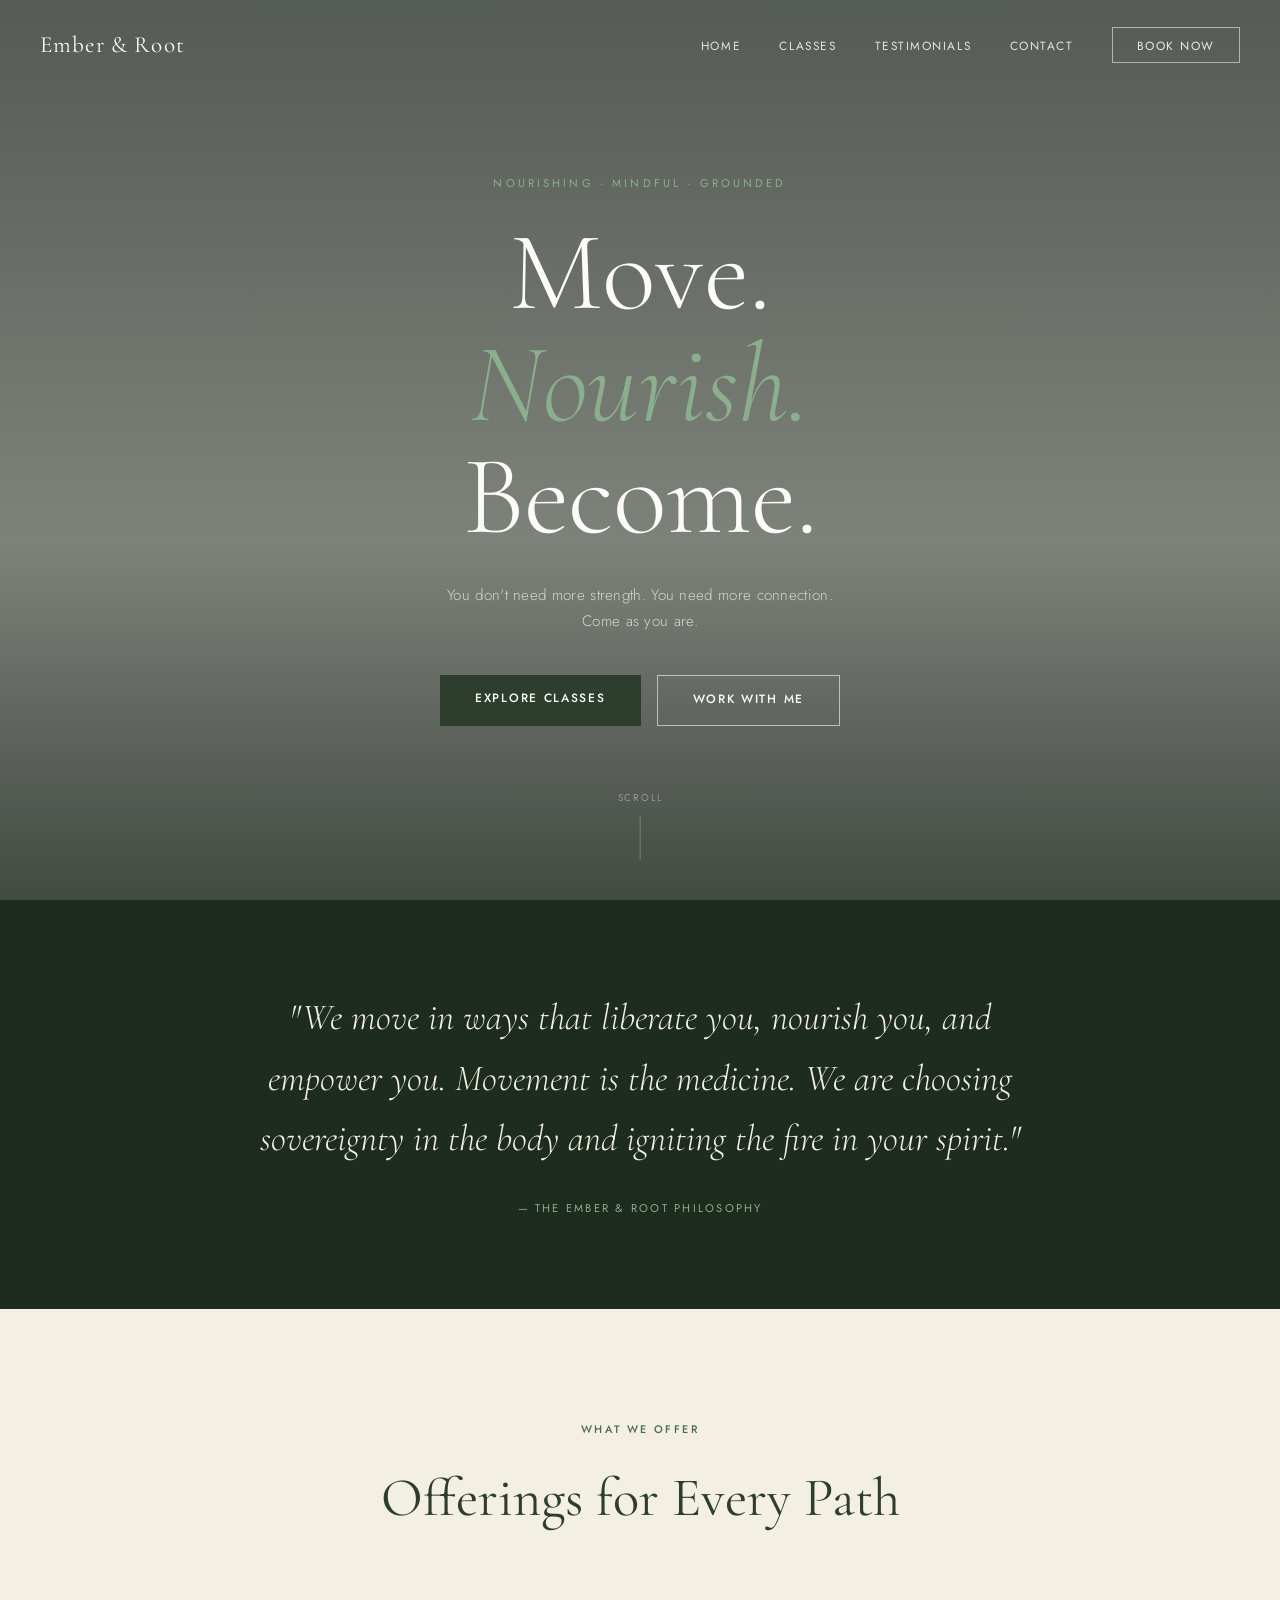
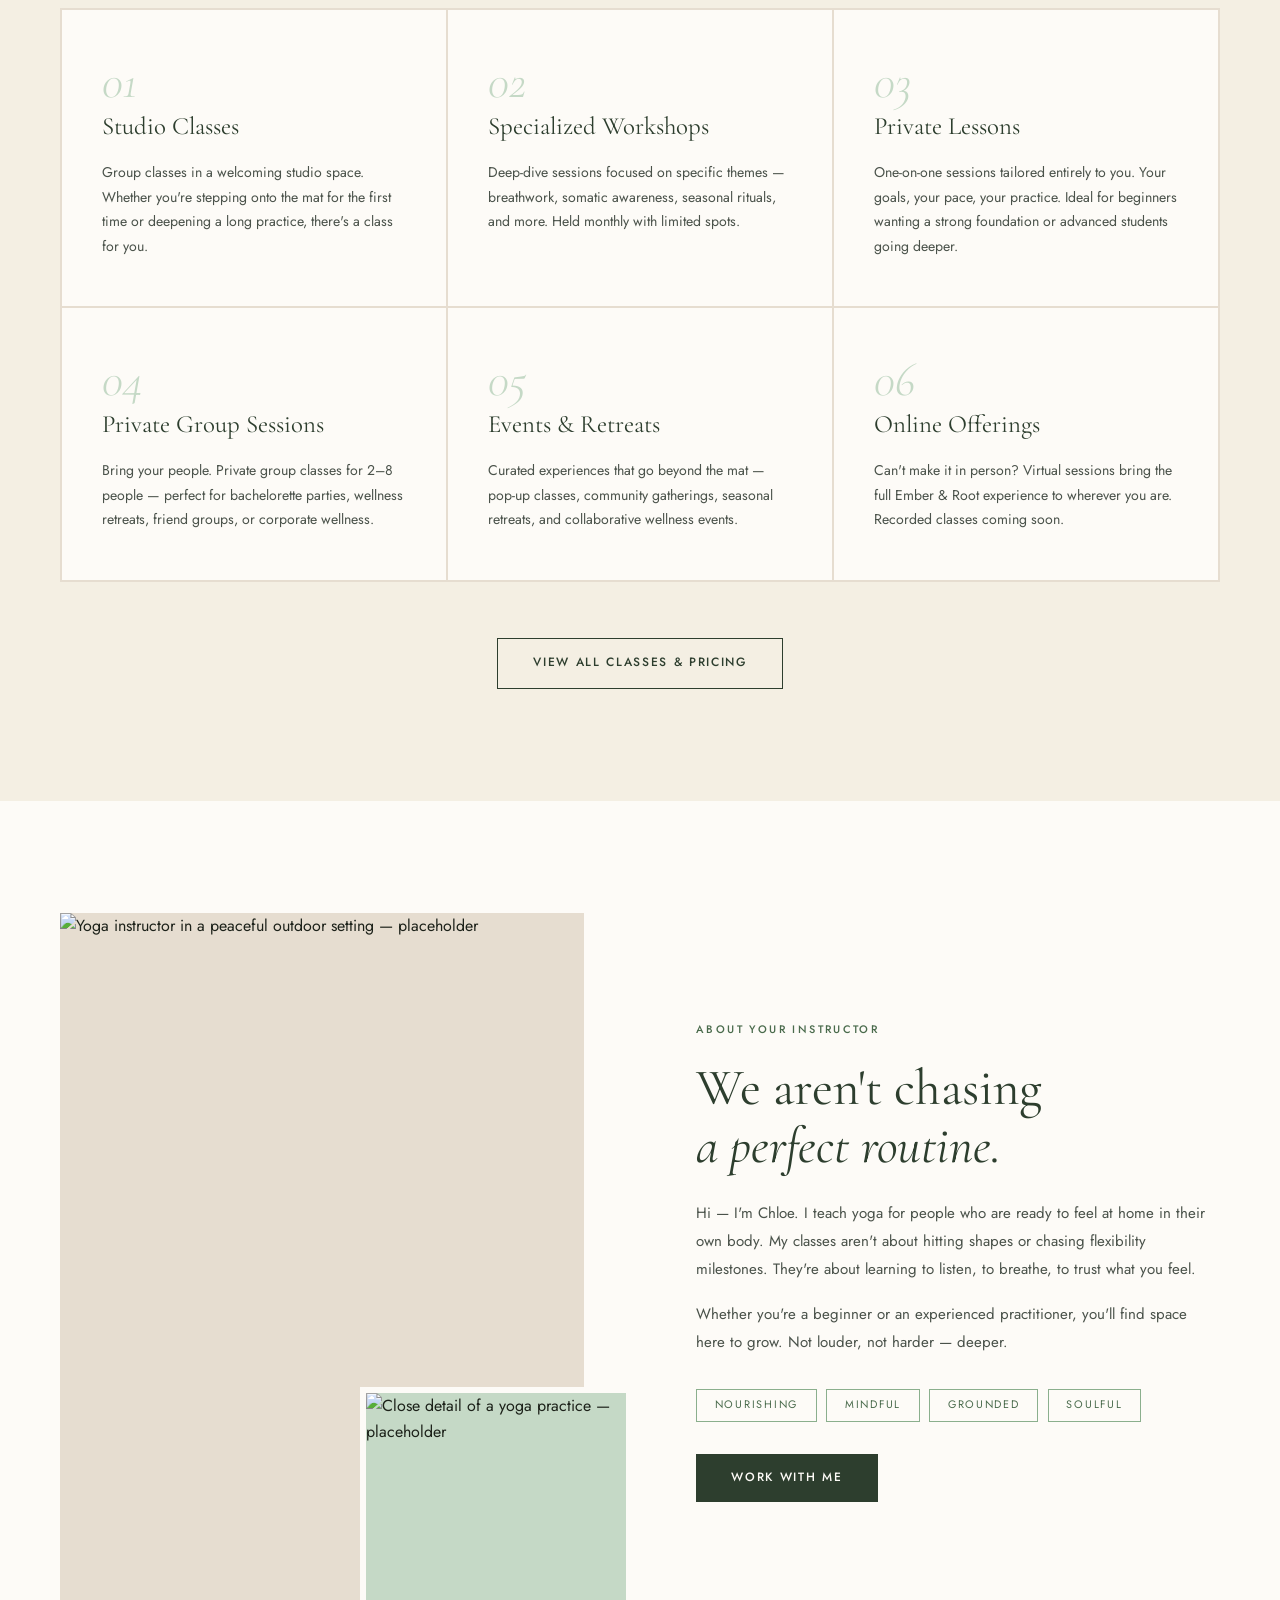
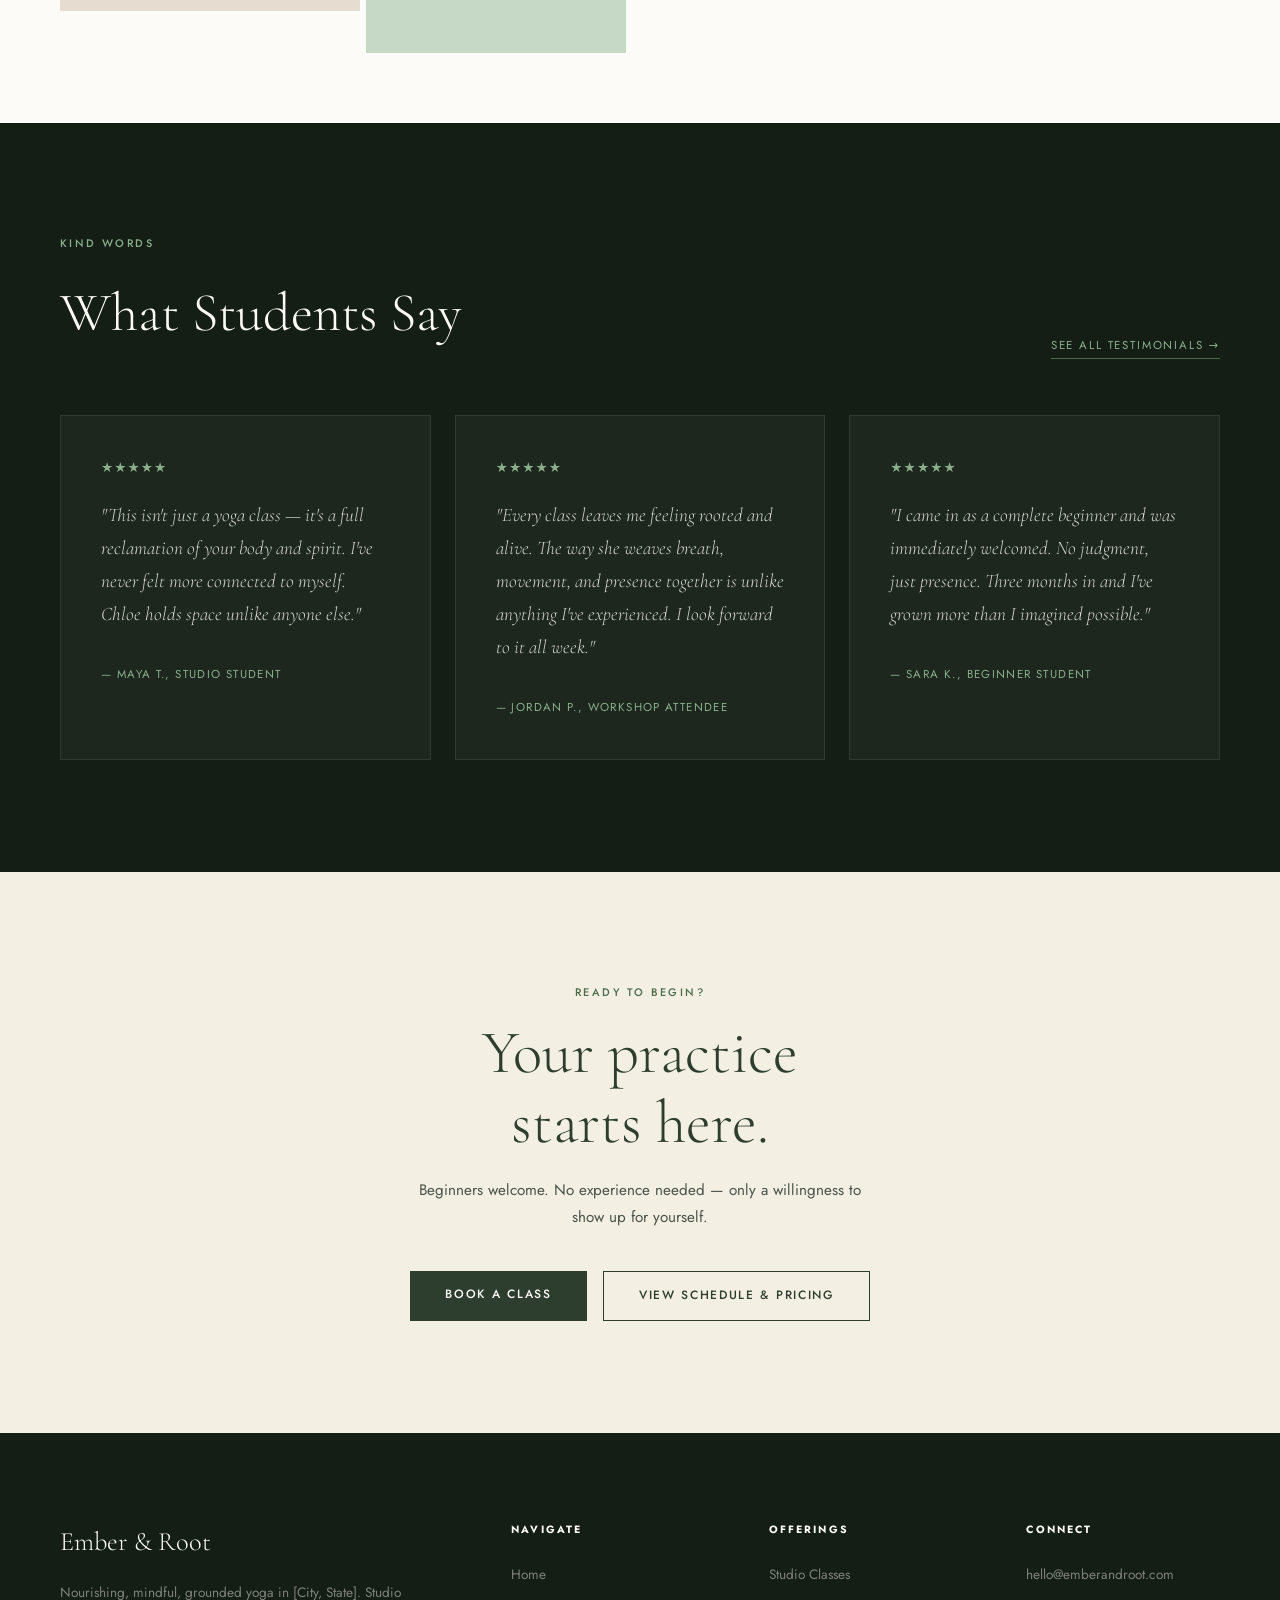
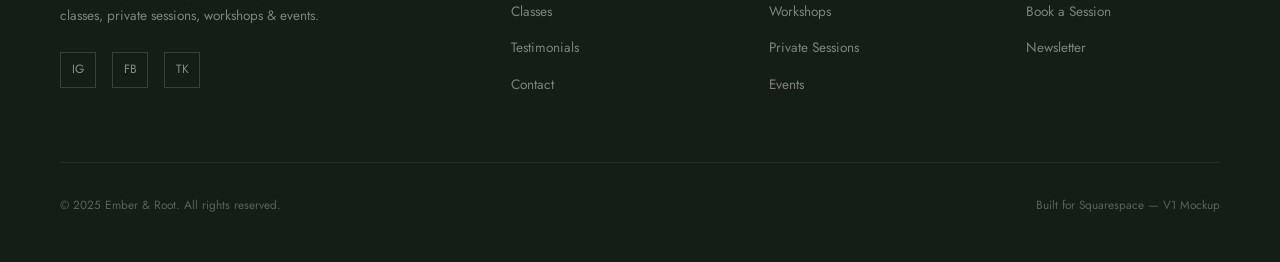
==== commit 050810a4: "Merge pull request #6 from siggun/claude/yoga-instructor-website-Gwcbc Restructure V1: move design f" ====
--- a/index.html
+++ b/index.html
@@ -4,14 +4,14 @@
   <meta charset="UTF-8" />
   <meta name="viewport" content="width=device-width, initial-scale=1.0" />
   <title>Ember & Root — Yoga</title>
-  <meta name="description" content="Nourishing, mindful, grounded yoga. Studio classes, workshops, and private sessions." />
+  <meta name="description" content="Nourishing, mindful, grounded yoga classes, workshops, and private sessions. Move. Nourish. Become." />
   <link rel="stylesheet" href="css/styles.css" />
 </head>
 <body>
 
   <!-- ═══════════════════════════════════════════════════════
        NAVIGATION
-       Squarespace: Header > Navigation (Overlay / Fixed)
+       Squarespace: Header > Navigation (Fixed / Overlay style)
        ═══════════════════════════════════════════════════════ -->
   <nav class="site-nav" aria-label="Main navigation">
     <a class="nav-logo" href="index.html">Ember &amp; Root</a>
@@ -20,7 +20,7 @@
       <li><a href="classes.html">Classes</a></li>
       <li><a href="testimonials.html">Testimonials</a></li>
       <li><a href="contact.html">Contact</a></li>
-      <li><a href="#book" class="nav-book-btn">Book Now</a></li>
+      <li><a href="#book" class="nav-book">Book Now</a></li>
     </ul>
     <button class="nav-toggle" aria-controls="nav-links" aria-expanded="false" aria-label="Toggle menu">
       <span></span><span></span><span></span>
@@ -30,299 +30,259 @@
   <main>
 
     <!-- ═══════════════════════════════════════════════════════
-         HERO — Split: Massive type left, B&W photo right
-         Squarespace: Banner Block, text left / image right
+         HERO
+         Squarespace: Pages > Cover Page  OR  Banner Block
+         Full-bleed image with overlay text + CTA buttons
          ═══════════════════════════════════════════════════════ -->
     <section class="hero" aria-label="Hero">
-
-      <div class="hero-text-col">
-        <span class="eyebrow">Nourishing · Mindful · Grounded</span>
-        <h1 class="hero-h1">
-          Move.<br>
-          <em>Nourish.</em><br>
-          Become.
-        </h1>
+      <!-- REPLACE: swap this image with client's hero photo in Squarespace Banner block -->
+      <div class="hero-bg" role="img" aria-label="Yoga practice at sunset — placeholder image"></div>
+      <div class="hero-overlay"></div>
+      <div class="hero-content">
+        <span class="hero-eyebrow">Nourishing · Mindful · Grounded</span>
+        <h1>Move.<br><em>Nourish.</em><br>Become.</h1>
         <p class="hero-sub">
-          You don't need more strength.
-          You need more connection.
+          You don't need more strength. You need more connection.
           Come as you are.
         </p>
         <div class="hero-ctas">
-          <a href="classes.html" class="btn btn-beige">Explore Classes</a>
-          <a href="contact.html" class="btn btn-ghost-lt">Work With Me</a>
-        </div>
-      </div>
-
-      <div class="hero-img-col">
-        <!-- REPLACE: hero photo — use a high-contrast portrait or practice image -->
-        <img
-          src="https://images.unsplash.com/photo-1545205597-3d9d02c29597?w=1200&q=85"
-          alt="Yoga practice — placeholder image"
-        />
-      </div>
-
-    </section>
-
-    <!-- ═══════════════════════════════════════════════════════
-         STATS STRIP
-         Squarespace: Row of Markdown blocks with large numbers
-         ═══════════════════════════════════════════════════════ -->
-    <div class="stats" aria-label="By the numbers">
-      <div class="stats-inner">
-        <div>
-          <!-- REPLACE: update with real numbers -->
-          <span class="stat-num">8+</span>
-          <span class="stat-label">Years Teaching</span>
-        </div>
-        <div>
-          <span class="stat-num">500+</span>
-          <span class="stat-label">Students Served</span>
-        </div>
-        <div>
-          <span class="stat-num">12</span>
-          <span class="stat-label">Classes Per Week</span>
-        </div>
-        <div>
-          <span class="stat-num">All</span>
-          <span class="stat-label">Levels Welcome</span>
-        </div>
-      </div>
-    </div>
-
-    <!-- ═══════════════════════════════════════════════════════
-         SERVICES — Numbered List (hover reveals description)
-         Squarespace: Accordion Block  OR  stacked text layout
+          <a href="classes.html" class="btn btn-primary">Explore Classes</a>
+          <a href="contact.html" class="btn btn-outline-light">Work With Me</a>
+        </div>
+      </div>
+      <div class="hero-scroll" aria-hidden="true">Scroll</div>
+    </section>
+
+    <!-- ═══════════════════════════════════════════════════════
+         PHILOSOPHY STRIP
+         Squarespace: Markdown Block on dark background section
+         ═══════════════════════════════════════════════════════ -->
+    <section class="manifesto" aria-label="Philosophy">
+      <blockquote>
+        "We move in ways that liberate you, nourish you, and empower you.
+        Movement is the medicine. We are choosing sovereignty in the body
+        and igniting the fire in your spirit."
+      </blockquote>
+      <cite>— The Ember &amp; Root Philosophy</cite>
+    </section>
+
+    <!-- ═══════════════════════════════════════════════════════
+         SERVICES OVERVIEW
+         Squarespace: Summary Block (Grid layout, 3 columns)
          ═══════════════════════════════════════════════════════ -->
     <section class="services" aria-labelledby="services-heading">
-
       <div class="services-header">
-        <div>
-          <span class="eyebrow">What We Offer</span>
-          <h2 id="services-heading">Offerings<br>for Every<br>Path.</h2>
-        </div>
-        <div>
-          <p>
-            We don't chase a body type — we chase awareness and presence,
-            on and off the mat. Every offering is designed to meet you
-            exactly where you are and take you somewhere deeper.
-          </p>
-        </div>
-      </div>
-
-      <div class="service-list">
-
-        <div class="service-row">
-          <span class="service-row-num">01</span>
-          <div class="service-row-main">
-            <h3>Studio Classes</h3>
-            <p>Weekly group classes for all levels. Drop in or commit monthly — the mat is always ready for you.</p>
-          </div>
-          <div class="service-arrow">→</div>
-        </div>
-
-        <div class="service-row">
-          <span class="service-row-num">02</span>
-          <div class="service-row-main">
-            <h3>Specialized Workshops</h3>
-            <p>Deep-dive sessions on breathwork, somatics, yin, and seasonal rituals. Limited spots, full presence.</p>
-          </div>
-          <div class="service-arrow">→</div>
-        </div>
-
-        <div class="service-row">
-          <span class="service-row-num">03</span>
-          <div class="service-row-main">
-            <h3>Private Lessons</h3>
-            <p>Completely tailored 1-on-1 sessions. Your goals. Your pace. Undivided attention.</p>
-          </div>
-          <div class="service-arrow">→</div>
-        </div>
-
-        <div class="service-row">
-          <span class="service-row-num">04</span>
-          <div class="service-row-main">
-            <h3>Private Group Sessions</h3>
-            <p>For 2–8 people. Perfect for celebrations, corporate wellness, and meaningful gatherings.</p>
-          </div>
-          <div class="service-arrow">→</div>
-        </div>
-
-        <div class="service-row">
-          <span class="service-row-num">05</span>
-          <div class="service-row-main">
-            <h3>Events &amp; Retreats</h3>
-            <p>Curated community experiences. Pop-up classes, seasonal ceremonies, and multi-day retreats.</p>
-          </div>
-          <div class="service-arrow">→</div>
-        </div>
-
-      </div>
-
-      <div class="services-cta">
-        <a href="classes.html" class="btn btn-dark">View All Classes &amp; Pricing →</a>
-      </div>
-
-    </section>
-
-    <!-- ═══════════════════════════════════════════════════════
-         ABOUT — Dark editorial section
-         Squarespace: Full-width black section with large quote
-         then 2-col image + text below
+        <span class="section-label">What We Offer</span>
+        <h2 id="services-heading">Offerings for Every Path</h2>
+      </div>
+      <div class="services-grid">
+
+        <div class="service-card">
+          <span class="service-num">01</span>
+          <h3>Studio Classes</h3>
+          <p>
+            Group classes in a welcoming studio space. Whether you're stepping
+            onto the mat for the first time or deepening a long practice,
+            there's a class for you.
+          </p>
+        </div>
+
+        <div class="service-card">
+          <span class="service-num">02</span>
+          <h3>Specialized Workshops</h3>
+          <p>
+            Deep-dive sessions focused on specific themes — breathwork,
+            somatic awareness, seasonal rituals, and more. Held monthly
+            with limited spots.
+          </p>
+        </div>
+
+        <div class="service-card">
+          <span class="service-num">03</span>
+          <h3>Private Lessons</h3>
+          <p>
+            One-on-one sessions tailored entirely to you. Your goals, your
+            pace, your practice. Ideal for beginners wanting a strong
+            foundation or advanced students going deeper.
+          </p>
+        </div>
+
+        <div class="service-card">
+          <span class="service-num">04</span>
+          <h3>Private Group Sessions</h3>
+          <p>
+            Bring your people. Private group classes for 2–8 people — perfect
+            for bachelorette parties, wellness retreats, friend groups,
+            or corporate wellness.
+          </p>
+        </div>
+
+        <div class="service-card">
+          <span class="service-num">05</span>
+          <h3>Events &amp; Retreats</h3>
+          <p>
+            Curated experiences that go beyond the mat — pop-up classes,
+            community gatherings, seasonal retreats, and collaborative
+            wellness events.
+          </p>
+        </div>
+
+        <div class="service-card">
+          <span class="service-num">06</span>
+          <h3>Online Offerings</h3>
+          <p>
+            Can't make it in person? Virtual sessions bring the full
+            Ember &amp; Root experience to wherever you are. Recorded
+            classes coming soon.
+          </p>
+        </div>
+
+      </div>
+      <div class="services-footer">
+        <a href="classes.html" class="btn btn-outline">View All Classes &amp; Pricing</a>
+      </div>
+    </section>
+
+    <!-- ═══════════════════════════════════════════════════════
+         ABOUT
+         Squarespace: Image Block + Text Block (2-column row)
          ═══════════════════════════════════════════════════════ -->
     <section class="about" aria-labelledby="about-heading">
-      <div class="about-top">
-        <p class="about-pull">
-          "We aren't chasing a perfect routine —
-          we're <strong>romanticizing the mundane</strong>
-          and choosing sovereignty in the body."
-        </p>
-      </div>
-
-      <div class="about-grid">
-
-        <div class="about-image-wrap">
-          <!-- REPLACE: instructor portrait photo -->
+      <div class="about-inner">
+
+        <div class="about-image">
+          <!-- REPLACE: client's portrait photo in Squarespace Image Block -->
           <img
-            src="https://images.unsplash.com/photo-1544367567-0f2fcb009e0b?w=800&q=85"
-            alt="Yoga instructor — placeholder"
+            class="about-img-main"
+            src="https://images.unsplash.com/photo-1544367567-0f2fcb009e0b?w=800&q=80"
+            alt="Yoga instructor in a peaceful outdoor setting — placeholder"
             loading="lazy"
           />
-          <p class="about-image-caption">Chloe · Founder, Ember &amp; Root</p>
-        </div>
-
-        <div class="about-body">
-          <span class="eyebrow">About Your Instructor</span>
-          <p id="about-heading">
-            I teach yoga for people who are ready to feel at home in their
-            own body. My classes aren't about hitting shapes or chasing
-            flexibility milestones. They're about learning to listen, to
-            breathe, to trust what you feel.
-          </p>
-          <p>
-            Whether you're stepping on the mat for the very first time or
-            deepening a practice you've held for years — there's space here
-            for you. Not louder. Not harder. Deeper.
-          </p>
-          <p>
-            We bridge the gap between mind, body, and awareness so that
-            movement becomes the medicine it's always been.
-          </p>
-          <div class="about-tags">
-            <span class="about-tag">Nourishing</span>
-            <span class="about-tag">Mindful</span>
-            <span class="about-tag">Grounded</span>
-            <span class="about-tag">Soulful</span>
+          <!-- REPLACE: second accent photo (optional decorative overlap) -->
+          <img
+            class="about-img-accent"
+            src="https://images.unsplash.com/photo-1599901860904-17e6ed7083a0?w=600&q=80"
+            alt="Close detail of a yoga practice — placeholder"
+            loading="lazy"
+          />
+        </div>
+
+        <div class="about-text">
+          <span class="section-label">About Your Instructor</span>
+          <h2 id="about-heading">We aren't chasing<br><em>a perfect routine.</em></h2>
+          <p>
+            Hi — I'm Chloe. I teach yoga for people who are ready to feel at
+            home in their own body. My classes aren't about hitting shapes or
+            chasing flexibility milestones. They're about learning to listen,
+            to breathe, to trust what you feel.
+          </p>
+          <p>
+            Whether you're a beginner or an experienced practitioner, you'll
+            find space here to grow. Not louder, not harder — deeper.
+          </p>
+          <div class="value-tags">
+            <span class="value-tag">Nourishing</span>
+            <span class="value-tag">Mindful</span>
+            <span class="value-tag">Grounded</span>
+            <span class="value-tag">Soulful</span>
           </div>
-          <a href="contact.html" class="btn btn-ghost-lt">Work With Me</a>
-        </div>
-
-      </div>
-    </section>
-
-    <!-- ═══════════════════════════════════════════════════════
-         TESTIMONIALS — Stacked editorial list
-         Squarespace: Testimonials Block (minimal variant)
-         ═══════════════════════════════════════════════════════ -->
-    <section class="testimonials-home" aria-labelledby="t-home-heading">
-
-      <div class="t-home-top">
+          <a href="contact.html" class="btn btn-primary">Work With Me</a>
+        </div>
+
+      </div>
+    </section>
+
+    <!-- ═══════════════════════════════════════════════════════
+         TESTIMONIALS
+         Squarespace: Testimonials Block (on dark background)
+         "See All" links to /testimonials page
+         ═══════════════════════════════════════════════════════ -->
+    <section class="testimonials-home" aria-labelledby="t-heading">
+      <div class="testimonials-top">
         <div>
-          <span class="eyebrow">Kind Words</span>
-          <h2 id="t-home-heading">What Students Say</h2>
-        </div>
-        <a href="testimonials.html">See all testimonials →</a>
-      </div>
-
-      <div class="t-stack">
-
-        <div class="t-row">
-          <div class="t-row-num">01</div>
+          <span class="section-label">Kind Words</span>
+          <h2 id="t-heading">What Students Say</h2>
+        </div>
+        <a href="testimonials.html" class="see-all-link">See all testimonials →</a>
+      </div>
+
+      <div class="testimonials-grid">
+
+        <article class="t-card">
+          <div class="t-stars">★★★★★</div>
           <blockquote>
             "This isn't just a yoga class — it's a full reclamation of your
-            body and spirit. I've never felt more connected to myself.
-            Chloe holds space unlike anyone else."
+            body and spirit. I've never felt more connected to myself. Chloe
+            holds space unlike anyone else."
           </blockquote>
-          <div class="t-row-meta">
-            <span class="t-row-name">Maya T.</span>
-            <span class="t-row-detail">Studio Student, 6 months</span>
-          </div>
-        </div>
-
-        <div class="t-row">
-          <div class="t-row-num">02</div>
+          <cite class="t-author">— Maya T., Studio Student</cite>
+        </article>
+
+        <article class="t-card">
+          <div class="t-stars">★★★★★</div>
           <blockquote>
             "Every class leaves me feeling rooted and alive. The way she
             weaves breath, movement, and presence together is unlike anything
             I've experienced. I look forward to it all week."
           </blockquote>
-          <div class="t-row-meta">
-            <span class="t-row-name">Jordan P.</span>
-            <span class="t-row-detail">Workshop Attendee</span>
-          </div>
-        </div>
-
-        <div class="t-row">
-          <div class="t-row-num">03</div>
+          <cite class="t-author">— Jordan P., Workshop Attendee</cite>
+        </article>
+
+        <article class="t-card">
+          <div class="t-stars">★★★★★</div>
           <blockquote>
             "I came in as a complete beginner and was immediately welcomed.
             No judgment, just presence. Three months in and I've grown more
             than I imagined possible."
           </blockquote>
-          <div class="t-row-meta">
-            <span class="t-row-name">Sara K.</span>
-            <span class="t-row-detail">Beginner Student</span>
-          </div>
-        </div>
-
-      </div>
-    </section>
-
-    <!-- ═══════════════════════════════════════════════════════
-         CTA — Split black band
-         Squarespace: Banner Block, 2-col, black background
+          <cite class="t-author">— Sara K., Beginner Student</cite>
+        </article>
+
+      </div>
+    </section>
+
+    <!-- ═══════════════════════════════════════════════════════
+         CTA BAND
+         Squarespace: Banner Block (short, cream background)
          ═══════════════════════════════════════════════════════ -->
     <section class="cta-band" id="book" aria-label="Call to action">
-
-      <div class="cta-band-left">
-        <h2>Your practice<br>starts <em>here.</em></h2>
-      </div>
-
-      <div class="cta-band-right">
-        <p>
-          Beginners welcome. No experience needed — only a willingness to
-          show up for yourself. Book a class or reach out and we'll find
-          the right fit together.
-        </p>
-        <div class="cta-btns">
-          <!-- REPLACE: update with Acuity / Calendly / Mindbody link -->
-          <a href="#" class="btn btn-beige">Book a Class</a>
-          <a href="classes.html" class="btn btn-ghost-lt">View Pricing</a>
-        </div>
-      </div>
-
+      <span class="section-label">Ready to Begin?</span>
+      <h2>Your practice<br>starts here.</h2>
+      <p>
+        Beginners welcome. No experience needed — only a willingness
+        to show up for yourself.
+      </p>
+      <div class="cta-band-btns">
+        <!-- REPLACE: update href with Acuity, Mindbody, or Calendly booking link -->
+        <a href="#" class="btn btn-primary">Book a Class</a>
+        <a href="classes.html" class="btn btn-outline">View Schedule &amp; Pricing</a>
+      </div>
     </section>
 
   </main>
 
   <!-- ═══════════════════════════════════════════════════════
        FOOTER
-       Squarespace: Footer Block (beige background)
+       Squarespace: Footer Block
        ═══════════════════════════════════════════════════════ -->
   <footer>
-    <div class="footer-top">
+    <div class="footer-inner">
+
       <div class="footer-brand">
-        <a class="footer-logo-type" href="index.html">Ember &amp; Root</a>
+        <a class="footer-logo-text" href="index.html">Ember &amp; Root</a>
         <p>
-          Nourishing, mindful, grounded yoga in [City, State].
-          Studio classes, private sessions, workshops &amp; events.
+          Nourishing, mindful, grounded yoga in
+          [City, State]. Studio classes, private sessions,
+          workshops &amp; events.
         </p>
-        <!-- REPLACE: real social links -->
+        <!-- REPLACE: update social URLs -->
         <div class="footer-social">
           <a href="#" aria-label="Instagram">IG</a>
           <a href="#" aria-label="Facebook">FB</a>
           <a href="#" aria-label="TikTok">TK</a>
         </div>
       </div>
+
       <div class="footer-col">
         <h4>Navigate</h4>
         <ul>
@@ -332,6 +292,7 @@
           <li><a href="contact.html">Contact</a></li>
         </ul>
       </div>
+
       <div class="footer-col">
         <h4>Offerings</h4>
         <ul>
@@ -341,18 +302,21 @@
           <li><a href="classes.html">Events</a></li>
         </ul>
       </div>
+
       <div class="footer-col">
         <h4>Connect</h4>
         <ul>
+          <!-- REPLACE: update contact info -->
           <li><a href="mailto:hello@emberandroot.com">hello@emberandroot.com</a></li>
           <li><a href="#">Book a Session</a></li>
           <li><a href="#">Newsletter</a></li>
         </ul>
       </div>
+
     </div>
     <div class="footer-bottom">
       <span>© 2025 Ember &amp; Root. All rights reserved.</span>
-      <span>Built for Squarespace — V2 Mockup</span>
+      <span>Built for Squarespace — V1 Mockup</span>
     </div>
   </footer>
 
--- a/css/styles.css
+++ b/css/styles.css
@@ -1,145 +1,141 @@
 /* ============================================================
-   EMBER & ROOT — VERSION 2
-   Palette  : Black / Beige / White
-   Style    : Ultra-Minimal, Bold Typography
-   Squarespace template match: Avenue, Clay, or Skye
+   EMBER & ROOT — VERSION 1
+   Palette  : Forest Green + Warm Cream
+   Style    : Editorial / Magazine
+   Squarespace template match: Brine, Forte, or Pacific
    ============================================================ */
 
-@import url('https://fonts.googleapis.com/css2?family=Playfair+Display:ital,wght@0,400;0,700;0,900;1,400;1,700&family=DM+Sans:wght@300;400;500&display=swap');
+@import url('https://fonts.googleapis.com/css2?family=Cormorant+Garamond:ital,wght@0,300;0,400;0,500;0,600;1,300;1,400;1,500&family=Jost:wght@300;400;500&display=swap');
 
 *, *::before, *::after { box-sizing: border-box; margin: 0; padding: 0; }
 
 :root {
-  /* Core palette */
-  --ink:       #0A0A0A;
-  --charcoal:  #1A1A1A;
-  --mid:       #5A5550;
-  --warm-gray: #9A948D;
-  --beige:     #EDE8DF;
-  --beige-lt:  #F5F2EC;
-  --white:     #FAFAF8;
+  /* Greens */
+  --g900: #141E15;
+  --g800: #1E2B1F;
+  --g700: #2D3E2E;
+  --g500: #4A6B4C;
+  --g300: #8BAF8D;
+  --g100: #C5D9C6;
+
+  /* Creams */
+  --cr100: #FDFBF7;
+  --cr200: #F4EFE3;
+  --cr300: #E6DDD0;
+
+  /* Text */
+  --text:     #1C2119;
+  --text-mid: #4A524A;
+  --text-lt:  #8A948A;
 
   /* Type */
-  --serif: 'Playfair Display', Georgia, serif;
-  --sans:  'DM Sans', system-ui, sans-serif;
+  --serif: 'Cormorant Garamond', Georgia, serif;
+  --sans:  'Jost', system-ui, sans-serif;
 
   /* Layout */
-  --max: 1200px;
-  --rule: 1px solid rgba(10,10,10,0.12);
+  --max: 1160px;
 }
 
 html { scroll-behavior: smooth; }
-body { font-family: var(--sans); color: var(--ink); background: var(--white); line-height: 1.6; -webkit-font-smoothing: antialiased; }
+body { font-family: var(--sans); color: var(--text); background: var(--cr100); line-height: 1.65; -webkit-font-smoothing: antialiased; }
 img  { display: block; max-width: 100%; }
 a    { color: inherit; }
 
 /* ── Utilities ─────────────────────────────────────────── */
-.container { max-width: var(--max); margin: 0 auto; padding: 0 3rem; }
-
-.eyebrow {
+.container { max-width: var(--max); margin: 0 auto; padding: 0 2rem; }
+
+.section-label {
   font-family: var(--sans);
-  font-size: 0.65rem;
+  font-size: 0.68rem;
   font-weight: 500;
-  letter-spacing: 0.24em;
-  text-transform: uppercase;
-  color: var(--warm-gray);
+  letter-spacing: 0.22em;
+  text-transform: uppercase;
+  color: var(--g500);
   display: block;
-  margin-bottom: 1.2rem;
-}
-
-.rule { border: none; border-top: var(--rule); }
+  margin-bottom: 1rem;
+}
 
 .btn {
   display: inline-block;
-  padding: 1rem 2.4rem;
+  padding: 0.9rem 2.2rem;
   font-family: var(--sans);
-  font-size: 0.72rem;
+  font-size: 0.75rem;
   font-weight: 500;
-  letter-spacing: 0.16em;
+  letter-spacing: 0.14em;
   text-transform: uppercase;
   text-decoration: none;
   cursor: pointer;
   border: none;
-  transition: all 0.25s ease;
-}
-.btn-dark  { background: var(--ink); color: var(--white); }
-.btn-dark:hover { background: var(--charcoal); }
-.btn-ghost { background: transparent; color: var(--ink); border: 1px solid var(--ink); }
-.btn-ghost:hover { background: var(--ink); color: var(--white); }
-.btn-ghost-lt { background: transparent; color: var(--white); border: 1px solid rgba(250,250,248,0.5); }
-.btn-ghost-lt:hover { background: rgba(250,250,248,0.1); }
-.btn-beige { background: var(--beige); color: var(--ink); }
-.btn-beige:hover { background: var(--beige-lt); }
+  transition: all 0.3s ease;
+}
+.btn-primary { background: var(--g700); color: var(--cr100); }
+.btn-primary:hover { background: var(--g900); }
+.btn-light { background: var(--cr100); color: var(--g700); }
+.btn-light:hover { background: var(--cr300); }
+.btn-outline { background: transparent; color: var(--g700); border: 1.5px solid var(--g700); }
+.btn-outline:hover { background: var(--g700); color: var(--cr100); }
+.btn-outline-light { background: transparent; color: var(--cr100); border: 1.5px solid rgba(253,251,247,0.6); }
+.btn-outline-light:hover { background: rgba(253,251,247,0.1); }
 
 /* ── Navigation ─────────────────────────────────────────
-   Squarespace: Header > Navigation (Overlay style)
+   Squarespace: Header Block / Fixed Navigation
    ─────────────────────────────────────────────────────── */
 .site-nav {
   position: fixed;
   top: 0; left: 0; right: 0;
   z-index: 200;
-  padding: 2rem 3rem;
+  padding: 1.6rem 2.5rem;
   display: flex;
   align-items: center;
   justify-content: space-between;
   transition: all 0.4s ease;
 }
 .site-nav.scrolled {
-  background: rgba(250,250,248,0.97);
-  backdrop-filter: blur(12px);
-  border-bottom: var(--rule);
-  padding: 1.2rem 3rem;
-}
+  background: rgba(253,251,247,0.96);
+  backdrop-filter: blur(10px);
+  box-shadow: 0 1px 24px rgba(0,0,0,0.07);
+  padding: 1rem 2.5rem;
+}
+
 .nav-logo {
   font-family: var(--serif);
-  font-size: 1.3rem;
-  font-weight: 400;
-  color: var(--white);
+  font-size: 1.45rem;
+  font-weight: 400;
+  letter-spacing: 0.05em;
+  color: var(--cr100);
   text-decoration: none;
-  letter-spacing: 0.03em;
   transition: color 0.4s;
 }
-.site-nav.scrolled .nav-logo { color: var(--ink); }
-
-.nav-links { display: flex; align-items: center; gap: 2.8rem; list-style: none; }
+.site-nav.scrolled .nav-logo { color: var(--g800); }
+
+.nav-links {
+  display: flex;
+  align-items: center;
+  gap: 2.4rem;
+  list-style: none;
+}
 .nav-links a {
   font-family: var(--sans);
-  font-size: 0.7rem;
-  font-weight: 400;
-  letter-spacing: 0.15em;
+  font-size: 0.74rem;
+  font-weight: 400;
+  letter-spacing: 0.13em;
   text-transform: uppercase;
   text-decoration: none;
-  color: rgba(250,250,248,0.8);
+  color: rgba(253,251,247,0.85);
   transition: color 0.3s;
-  position: relative;
-}
-.nav-links a::after {
-  content: '';
-  position: absolute;
-  bottom: -3px; left: 0; right: 0;
-  height: 1px;
-  background: currentColor;
-  transform: scaleX(0);
-  transform-origin: left;
-  transition: transform 0.3s;
-}
-.nav-links a:hover::after { transform: scaleX(1); }
-.site-nav.scrolled .nav-links a { color: var(--mid); }
-.nav-links a:hover { color: var(--white); }
-.site-nav.scrolled .nav-links a:hover { color: var(--ink); }
-
-.nav-book-btn {
-  font-size: 0.68rem !important;
-  letter-spacing: 0.16em !important;
-  padding: 0.6rem 1.5rem;
-  border: 1px solid rgba(250,250,248,0.5);
-  color: rgba(250,250,248,0.85) !important;
-  transition: all 0.25s !important;
-}
-.nav-book-btn::after { display: none !important; }
-.site-nav.scrolled .nav-book-btn { border-color: var(--ink); color: var(--ink) !important; }
-.nav-book-btn:hover { background: rgba(250,250,248,0.1) !important; }
-.site-nav.scrolled .nav-book-btn:hover { background: var(--ink) !important; color: var(--white) !important; }
+}
+.site-nav.scrolled .nav-links a { color: var(--text-mid); }
+.nav-links a:hover { color: var(--g300); }
+.site-nav.scrolled .nav-links a:hover { color: var(--g700); }
+
+.nav-book {
+  padding: 0.55rem 1.5rem !important;
+  border: 1.5px solid rgba(253,251,247,0.55) !important;
+  color: rgba(253,251,247,0.9) !important;
+}
+.site-nav.scrolled .nav-book { border-color: var(--g700) !important; color: var(--g700) !important; }
+.nav-book:hover { background: rgba(255,255,255,0.12) !important; }
+.site-nav.scrolled .nav-book:hover { background: var(--g700) !important; color: var(--cr100) !important; }
 
 .nav-toggle {
   display: none;
@@ -150,729 +146,692 @@
   gap: 5px;
   padding: 4px;
 }
-.nav-toggle span { display: block; width: 22px; height: 1px; background: var(--white); transition: all 0.3s; }
-.site-nav.scrolled .nav-toggle span { background: var(--ink); }
-
-/* ── Hero — Split Layout ──────────────────────────────────
-   Squarespace: Banner Block (full bleed) with
-   text overlay positioned left
+.nav-toggle span {
+  display: block; width: 24px; height: 1.5px;
+  background: var(--cr100);
+  transition: all 0.3s;
+}
+.site-nav.scrolled .nav-toggle span { background: var(--g700); }
+
+/* ── Hero ────────────────────────────────────────────────
+   Squarespace: Banner Block (full-bleed, overlay text)
    ─────────────────────────────────────────────────────── */
 .hero {
-  min-height: 100vh;
+  height: 100vh;
+  min-height: 640px;
+  position: relative;
+  display: flex;
+  align-items: center;
+  justify-content: center;
+  text-align: center;
+  overflow: hidden;
+}
+.hero-bg {
+  position: absolute; inset: 0;
+  background-image: url('https://images.unsplash.com/photo-1545205597-3d9d02c29597?w=1800&q=80');
+  background-size: cover;
+  background-position: center 30%;
+}
+.hero-overlay {
+  position: absolute; inset: 0;
+  background: linear-gradient(to bottom, rgba(20,30,21,0.72) 0%, rgba(20,30,21,0.55) 60%, rgba(20,30,21,0.8) 100%);
+}
+.hero-content {
+  position: relative; z-index: 2;
+  max-width: 820px;
+  padding: 0 2rem;
+}
+.hero-eyebrow {
+  font-family: var(--sans);
+  font-size: 0.7rem;
+  letter-spacing: 0.28em;
+  text-transform: uppercase;
+  color: var(--g300);
+  margin-bottom: 1.5rem;
+  display: block;
+}
+.hero h1 {
+  font-family: var(--serif);
+  font-size: clamp(3.2rem, 9vw, 7rem);
+  font-weight: 300;
+  color: var(--cr100);
+  line-height: 1.0;
+  margin-bottom: 1.8rem;
+}
+.hero h1 em { font-style: italic; color: var(--g300); }
+.hero-sub {
+  font-size: 0.95rem;
+  font-weight: 300;
+  color: rgba(253,251,247,0.72);
+  max-width: 420px;
+  margin: 0 auto 2.5rem;
+  line-height: 1.75;
+  letter-spacing: 0.02em;
+}
+.hero-ctas { display: flex; gap: 1rem; justify-content: center; flex-wrap: wrap; }
+.hero-scroll {
+  position: absolute;
+  bottom: 2.5rem; left: 50%;
+  transform: translateX(-50%);
+  display: flex; flex-direction: column; align-items: center; gap: 0.6rem;
+  color: rgba(253,251,247,0.4);
+  font-size: 0.62rem;
+  letter-spacing: 0.18em;
+  text-transform: uppercase;
+}
+.hero-scroll::after {
+  content: '';
+  display: block; width: 1px; height: 44px;
+  background: rgba(253,251,247,0.25);
+  animation: breathe 2.2s ease-in-out infinite;
+}
+@keyframes breathe {
+  0%, 100% { opacity: 0.25; transform: scaleY(1); }
+  50% { opacity: 0.7; transform: scaleY(0.6); }
+}
+
+/* ── Philosophy Strip ────────────────────────────────────
+   Squarespace: Markdown/Quote Block on dark background
+   ─────────────────────────────────────────────────────── */
+.manifesto {
+  background: var(--g800);
+  padding: 5.5rem 2rem;
+  text-align: center;
+}
+.manifesto blockquote {
+  font-family: var(--serif);
+  font-size: clamp(1.45rem, 3.2vw, 2.3rem);
+  font-weight: 300;
+  font-style: italic;
+  color: var(--cr200);
+  line-height: 1.65;
+  max-width: 800px;
+  margin: 0 auto 1.5rem;
+}
+.manifesto cite {
+  font-family: var(--sans);
+  font-size: 0.7rem;
+  letter-spacing: 0.2em;
+  text-transform: uppercase;
+  color: var(--g300);
+  font-style: normal;
+}
+
+/* ── Services ────────────────────────────────────────────
+   Squarespace: Portfolio / Summary Block (grid layout)
+   ─────────────────────────────────────────────────────── */
+.services {
+  padding: 7rem 2rem;
+  background: var(--cr200);
+}
+.services-header {
+  text-align: center;
+  max-width: var(--max);
+  margin: 0 auto 4rem;
+}
+.services-header h2 {
+  font-family: var(--serif);
+  font-size: clamp(2rem, 5vw, 3.4rem);
+  font-weight: 400;
+  color: var(--g700);
+}
+.services-grid {
+  display: grid;
+  grid-template-columns: repeat(3, 1fr);
+  gap: 2px;
+  max-width: var(--max);
+  margin: 0 auto;
+  background: var(--cr300);
+  border: 2px solid var(--cr300);
+}
+.service-card {
+  background: var(--cr100);
+  padding: 3rem 2.5rem;
+  transition: background 0.35s ease, transform 0.3s ease;
+  position: relative;
+}
+.service-card::before {
+  content: '';
+  position: absolute;
+  top: 0; left: 2.5rem; right: 2.5rem;
+  height: 2px;
+  background: var(--g300);
+  transform: scaleX(0);
+  transform-origin: left;
+  transition: transform 0.35s ease;
+}
+.service-card:hover::before { transform: scaleX(1); }
+.service-card:hover { background: var(--g900); }
+.service-card:hover .service-num,
+.service-card:hover h3,
+.service-card:hover p { color: var(--cr200); }
+.service-card:hover .service-num { color: var(--g300); }
+.service-num {
+  font-family: var(--serif);
+  font-size: 3rem;
+  font-weight: 300;
+  font-style: italic;
+  color: var(--g100);
+  line-height: 1;
+  margin-bottom: 1.2rem;
+  transition: color 0.35s;
+}
+.service-card h3 {
+  font-family: var(--serif);
+  font-size: 1.55rem;
+  font-weight: 400;
+  color: var(--g700);
+  margin-bottom: 0.8rem;
+  transition: color 0.35s;
+}
+.service-card p {
+  font-size: 0.88rem;
+  color: var(--text-mid);
+  line-height: 1.75;
+  transition: color 0.35s;
+}
+.services-footer {
+  text-align: center;
+  margin-top: 3.5rem;
+}
+
+/* ── About ───────────────────────────────────────────────
+   Squarespace: Image + Text side-by-side (2-col layout)
+   ─────────────────────────────────────────────────────── */
+.about {
+  padding: 7rem 2rem;
+  background: var(--cr100);
+}
+.about-inner {
   display: grid;
   grid-template-columns: 1fr 1fr;
-  background: var(--ink);
-}
-.hero-text-col {
-  display: flex;
-  flex-direction: column;
-  justify-content: flex-end;
-  padding: 8rem 4rem 6rem 3rem;
-  position: relative;
-  z-index: 2;
-}
-.hero-text-col .eyebrow { color: var(--warm-gray); }
-.hero-h1 {
-  font-family: var(--serif);
-  font-size: clamp(4rem, 7vw, 7.5rem);
-  font-weight: 900;
-  color: var(--white);
-  line-height: 0.95;
-  letter-spacing: -0.02em;
-  margin-bottom: 2.5rem;
-}
-.hero-h1 em { font-style: italic; font-weight: 400; color: var(--beige); }
-.hero-sub {
-  font-size: 0.93rem;
-  font-weight: 300;
-  color: rgba(250,250,248,0.55);
-  max-width: 380px;
-  line-height: 1.8;
-  margin-bottom: 3rem;
-}
-.hero-ctas { display: flex; gap: 1rem; flex-wrap: wrap; }
-
-.hero-img-col {
-  position: relative;
-  overflow: hidden;
-}
-.hero-img-col img {
-  width: 100%;
-  height: 100%;
-  object-fit: cover;
-  object-position: center;
-  filter: grayscale(20%) contrast(1.05);
-}
-.hero-img-col::after {
-  content: '';
-  position: absolute;
-  inset: 0;
-  background: linear-gradient(to right, var(--ink) 0%, transparent 30%);
-}
-
-/* ── Stats Strip ─────────────────────────────────────────
-   Squarespace: Row of Markdown blocks with large numbers
-   ─────────────────────────────────────────────────────── */
-.stats {
-  background: var(--beige);
-  border-top: var(--rule);
-  border-bottom: var(--rule);
-  padding: 3.5rem 3rem;
-}
-.stats-inner {
+  gap: 7rem;
+  align-items: center;
   max-width: var(--max);
   margin: 0 auto;
-  display: grid;
-  grid-template-columns: repeat(4, 1fr);
-  gap: 2rem;
-  text-align: center;
-}
-.stat-num {
-  font-family: var(--serif);
-  font-size: clamp(2.5rem, 5vw, 4rem);
-  font-weight: 700;
-  color: var(--ink);
-  line-height: 1;
-  display: block;
-  margin-bottom: 0.4rem;
-}
-.stat-label {
-  font-size: 0.7rem;
-  letter-spacing: 0.16em;
-  text-transform: uppercase;
-  color: var(--warm-gray);
-}
-
-/* ── Services — Accordion List ───────────────────────────
-   Squarespace: Accordion Block  OR  stacked text rows
-   Very different from V1's card grid
-   ─────────────────────────────────────────────────────── */
-.services {
-  padding: 8rem 3rem;
-  background: var(--white);
-}
-.services-header {
-  max-width: var(--max);
-  margin: 0 auto 5rem;
-  display: grid;
-  grid-template-columns: 1fr 1fr;
-  gap: 4rem;
-  align-items: end;
-}
-.services-header h2 {
-  font-family: var(--serif);
-  font-size: clamp(2.5rem, 5vw, 4.5rem);
-  font-weight: 700;
-  color: var(--ink);
-  line-height: 1.0;
-  letter-spacing: -0.02em;
-}
-.services-header p { font-size: 0.93rem; color: var(--mid); line-height: 1.8; }
-
-.service-list { max-width: var(--max); margin: 0 auto; }
-.service-row {
-  display: grid;
-  grid-template-columns: 80px 1fr auto;
-  align-items: center;
-  padding: 2rem 0;
-  border-top: var(--rule);
-  cursor: pointer;
-  transition: background 0.2s;
-  gap: 2rem;
-  position: relative;
-}
-.service-row:last-child { border-bottom: var(--rule); }
-.service-row::before {
-  content: '';
-  position: absolute;
-  left: -3rem; right: -3rem; top: 0; bottom: 0;
-  background: var(--beige-lt);
-  opacity: 0;
-  transition: opacity 0.25s;
-}
-.service-row:hover::before { opacity: 1; }
-.service-row > * { position: relative; z-index: 1; }
-
-.service-row-num {
-  font-family: var(--serif);
-  font-size: 0.8rem;
-  font-weight: 400;
-  color: var(--warm-gray);
-  letter-spacing: 0.1em;
-}
-.service-row-main { display: flex; flex-direction: column; gap: 0.3rem; }
-.service-row h3 {
-  font-family: var(--serif);
-  font-size: clamp(1.4rem, 2.5vw, 2rem);
-  font-weight: 400;
-  color: var(--ink);
-  transition: color 0.2s;
-}
-.service-row:hover h3 { color: var(--charcoal); }
-.service-row p {
-  font-size: 0.85rem;
-  color: var(--warm-gray);
-  max-width: 560px;
-  line-height: 1.7;
-}
-.service-arrow {
-  font-size: 1.2rem;
-  color: var(--beige);
-  transition: all 0.3s;
-  border: 1px solid var(--rule);
-  width: 44px; height: 44px;
-  display: flex; align-items: center; justify-content: center;
-  flex-shrink: 0;
-}
-.service-row:hover .service-arrow { background: var(--ink); color: var(--white); border-color: var(--ink); transform: rotate(45deg); }
-
-.services-cta { max-width: var(--max); margin: 4rem auto 0; }
-
-/* ── About — Editorial ───────────────────────────────────
-   Squarespace: Full-width text section + Image
-   ─────────────────────────────────────────────────────── */
-.about { background: var(--ink); }
-.about-top {
-  padding: 8rem 3rem 0;
-  max-width: var(--max);
-  margin: 0 auto;
-}
-.about-pull {
-  font-family: var(--serif);
-  font-size: clamp(2rem, 4.5vw, 4rem);
-  font-weight: 400;
-  font-style: italic;
-  color: var(--white);
-  line-height: 1.25;
-  max-width: 900px;
-  margin-bottom: 4rem;
-  letter-spacing: -0.01em;
-}
-.about-pull strong { font-style: normal; font-weight: 700; }
-.about-grid {
-  display: grid;
-  grid-template-columns: 1fr 1fr;
-  gap: 6rem;
-  align-items: start;
-  padding: 0 3rem 8rem;
-  max-width: var(--max);
-  margin: 0 auto;
-}
-.about-body p {
-  font-size: 0.93rem;
-  color: rgba(250,250,248,0.55);
-  line-height: 1.85;
-  margin-bottom: 1.2rem;
-}
-.about-body .eyebrow { color: var(--warm-gray); }
-.about-tags { display: flex; flex-wrap: wrap; gap: 0.5rem; margin: 2rem 0; }
-.about-tag {
-  font-size: 0.68rem;
-  letter-spacing: 0.16em;
-  text-transform: uppercase;
-  padding: 0.4rem 1rem;
-  border: 1px solid rgba(250,250,248,0.18);
-  color: rgba(250,250,248,0.45);
-}
-.about-image-wrap { position: relative; }
-.about-image-wrap img {
+}
+.about-image { position: relative; }
+.about-img-main {
   width: 100%;
   aspect-ratio: 3/4;
   object-fit: cover;
-  filter: grayscale(15%);
-}
-.about-image-caption {
-  font-size: 0.72rem;
-  letter-spacing: 0.14em;
-  text-transform: uppercase;
-  color: var(--warm-gray);
-  margin-top: 1rem;
+  background: var(--cr300);
+}
+.about-img-accent {
+  position: absolute;
+  bottom: -3rem; right: -3rem;
+  width: 52%;
+  aspect-ratio: 1;
+  object-fit: cover;
+  border: 6px solid var(--cr100);
+  background: var(--g100);
+}
+.about-text .section-label { margin-bottom: 1.2rem; }
+.about-text h2 {
+  font-family: var(--serif);
+  font-size: clamp(2rem, 4.5vw, 3.2rem);
+  font-weight: 400;
+  color: var(--g700);
+  line-height: 1.15;
+  margin-bottom: 1.5rem;
+}
+.about-text p {
+  font-size: 0.94rem;
+  color: var(--text-mid);
+  line-height: 1.85;
+  margin-bottom: 1.1rem;
+}
+.value-tags { display: flex; flex-wrap: wrap; gap: 0.6rem; margin: 2rem 0; }
+.value-tag {
+  font-size: 0.68rem;
+  letter-spacing: 0.16em;
+  text-transform: uppercase;
+  padding: 0.4rem 1.1rem;
+  border: 1px solid var(--g300);
+  color: var(--g500);
 }
 
 /* ── Testimonials (Homepage) ─────────────────────────────
-   Squarespace: Testimonials Block (minimal style)
+   Squarespace: Testimonials Block
    ─────────────────────────────────────────────────────── */
 .testimonials-home {
-  padding: 8rem 3rem;
-  background: var(--beige-lt);
-}
-.t-home-top {
-  max-width: var(--max);
-  margin: 0 auto 5rem;
+  padding: 7rem 2rem;
+  background: var(--g900);
+}
+.testimonials-home .section-label { color: var(--g300); }
+.testimonials-top {
   display: flex;
   justify-content: space-between;
   align-items: flex-end;
-  border-bottom: var(--rule);
-  padding-bottom: 2rem;
-}
-.t-home-top h2 {
-  font-family: var(--serif);
-  font-size: clamp(2.5rem, 5vw, 4rem);
-  font-weight: 700;
-  color: var(--ink);
-  letter-spacing: -0.02em;
-  line-height: 1;
-}
-.t-home-top a {
-  font-size: 0.7rem;
+  max-width: var(--max);
+  margin: 0 auto 3.5rem;
+  flex-wrap: wrap;
+  gap: 1rem;
+}
+.testimonials-top h2 {
+  font-family: var(--serif);
+  font-size: clamp(2rem, 5vw, 3.4rem);
+  font-weight: 300;
+  color: var(--cr100);
+}
+.see-all-link {
+  font-size: 0.72rem;
   letter-spacing: 0.16em;
   text-transform: uppercase;
-  color: var(--mid);
+  color: var(--g300);
   text-decoration: none;
-  border-bottom: 1px solid var(--warm-gray);
+  border-bottom: 1px solid var(--g500);
   padding-bottom: 0.2rem;
+  transition: color 0.2s, border-color 0.2s;
   white-space: nowrap;
-  transition: color 0.2s, border-color 0.2s;
-}
-.t-home-top a:hover { color: var(--ink); border-color: var(--ink); }
-
-.t-stack { max-width: var(--max); margin: 0 auto; display: flex; flex-direction: column; }
-.t-row {
+}
+.see-all-link:hover { color: var(--cr100); border-color: var(--cr100); }
+
+.testimonials-grid {
   display: grid;
-  grid-template-columns: 120px 1fr 200px;
-  gap: 3rem;
-  padding: 2.8rem 0;
-  border-bottom: var(--rule);
-  align-items: start;
-}
-.t-row-num {
-  font-family: var(--serif);
-  font-size: 4rem;
-  font-weight: 700;
-  color: var(--beige);
-  line-height: 1;
-  letter-spacing: -0.03em;
-}
-.t-row blockquote {
-  font-family: var(--serif);
-  font-size: clamp(1.1rem, 2vw, 1.4rem);
-  font-weight: 400;
+  grid-template-columns: repeat(3, 1fr);
+  gap: 1.5rem;
+  max-width: var(--max);
+  margin: 0 auto;
+}
+.t-card {
+  background: rgba(253,251,247,0.04);
+  border: 1px solid rgba(253,251,247,0.09);
+  padding: 2.5rem;
+  transition: background 0.3s, border-color 0.3s;
+}
+.t-card:hover { background: rgba(253,251,247,0.07); border-color: rgba(253,251,247,0.15); }
+.t-stars { color: var(--g300); letter-spacing: 0.08em; margin-bottom: 1.3rem; font-size: 0.85rem; }
+.t-card blockquote {
+  font-family: var(--serif);
+  font-size: 1.2rem;
+  font-weight: 300;
   font-style: italic;
-  color: var(--ink);
-  line-height: 1.7;
-}
-.t-row-meta { text-align: right; }
-.t-row-name {
+  color: rgba(253,251,247,0.82);
+  line-height: 1.72;
+  margin-bottom: 1.8rem;
+}
+.t-card cite {
   font-size: 0.72rem;
-  letter-spacing: 0.14em;
-  text-transform: uppercase;
-  color: var(--mid);
-  display: block;
-  margin-bottom: 0.3rem;
-}
-.t-row-detail {
-  font-size: 0.78rem;
-  color: var(--warm-gray);
-}
-
-/* ── CTA Band ────────────────────────────────────────────
-   Squarespace: Banner Block (black, no image)
+  letter-spacing: 0.12em;
+  text-transform: uppercase;
+  color: var(--g300);
+  font-style: normal;
+}
+
+/* ── CTA Banner ──────────────────────────────────────────
+   Squarespace: Banner Block (short, no image)
    ─────────────────────────────────────────────────────── */
 .cta-band {
-  background: var(--ink);
-  padding: 8rem 3rem;
-  display: grid;
-  grid-template-columns: 1fr 1fr;
-  gap: 4rem;
-  align-items: center;
-  max-width: 100%;
-}
-.cta-band-left h2 {
-  font-family: var(--serif);
-  font-size: clamp(2.5rem, 5vw, 5rem);
-  font-weight: 700;
-  color: var(--white);
-  line-height: 1.0;
-  letter-spacing: -0.02em;
-}
-.cta-band-left h2 em { font-style: italic; font-weight: 400; color: var(--beige); }
-.cta-band-right {
-  display: flex;
-  flex-direction: column;
-  gap: 1.5rem;
-}
-.cta-band-right p { font-size: 0.93rem; color: rgba(250,250,248,0.5); line-height: 1.8; }
-.cta-btns { display: flex; gap: 1rem; flex-wrap: wrap; }
-
-/* ── Footer ──────────────────────────────────────────────*/
+  padding: 7rem 2rem;
+  background: var(--cr200);
+  text-align: center;
+}
+.cta-band h2 {
+  font-family: var(--serif);
+  font-size: clamp(2rem, 5vw, 3.8rem);
+  font-weight: 300;
+  color: var(--g700);
+  line-height: 1.15;
+  margin-bottom: 1.2rem;
+}
+.cta-band p {
+  font-size: 0.95rem;
+  color: var(--text-mid);
+  max-width: 460px;
+  margin: 0 auto 2.5rem;
+  line-height: 1.75;
+}
+.cta-band-btns { display: flex; gap: 1rem; justify-content: center; flex-wrap: wrap; }
+
+/* ── Footer ──────────────────────────────────────────────
+   Squarespace: Footer Block
+   ─────────────────────────────────────────────────────── */
 footer {
-  background: var(--beige);
-  border-top: var(--rule);
-  padding: 5rem 3rem 3rem;
-}
-.footer-top {
-  max-width: var(--max);
-  margin: 0 auto;
+  background: var(--g900);
+  padding: 5.5rem 2rem 3rem;
+}
+.footer-inner {
   display: grid;
   grid-template-columns: 2fr 1fr 1fr 1fr;
   gap: 4rem;
-  padding-bottom: 4rem;
-  border-bottom: var(--rule);
-}
-.footer-logo-type {
-  font-family: var(--serif);
-  font-size: 1.5rem;
-  font-weight: 400;
-  color: var(--ink);
-  text-decoration: none;
+  max-width: var(--max);
+  margin: 0 auto 4rem;
+}
+.footer-logo-text {
+  font-family: var(--serif);
+  font-size: 1.65rem;
+  font-weight: 300;
+  color: var(--cr100);
   display: block;
   margin-bottom: 1rem;
-}
-.footer-brand p { font-size: 0.85rem; color: var(--mid); line-height: 1.75; margin-bottom: 1.5rem; }
-.footer-social { display: flex; gap: 0.8rem; }
+  text-decoration: none;
+}
+.footer-brand p {
+  font-size: 0.85rem;
+  color: rgba(253,251,247,0.45);
+  line-height: 1.75;
+  margin-bottom: 1.5rem;
+}
+.footer-social { display: flex; gap: 1rem; }
 .footer-social a {
-  width: 34px; height: 34px;
-  border: 1px solid rgba(10,10,10,0.15);
+  width: 36px; height: 36px;
+  border: 1px solid rgba(253,251,247,0.15);
   display: flex; align-items: center; justify-content: center;
-  font-size: 0.72rem;
-  color: var(--mid);
+  font-size: 0.75rem;
+  color: rgba(253,251,247,0.5);
   text-decoration: none;
-  transition: all 0.2s;
-}
-.footer-social a:hover { background: var(--ink); color: var(--white); border-color: var(--ink); }
+  transition: all 0.25s;
+}
+.footer-social a:hover { border-color: var(--g300); color: var(--g300); }
 .footer-col h4 {
-  font-size: 0.65rem;
+  font-family: var(--sans);
+  font-size: 0.66rem;
   letter-spacing: 0.2em;
   text-transform: uppercase;
-  color: var(--ink);
+  color: var(--cr100);
   margin-bottom: 1.4rem;
-  font-weight: 500;
-}
-.footer-col ul { list-style: none; display: flex; flex-direction: column; gap: 0.7rem; }
-.footer-col ul a { font-size: 0.85rem; color: var(--mid); text-decoration: none; transition: color 0.2s; }
-.footer-col ul a:hover { color: var(--ink); }
+}
+.footer-col ul { list-style: none; display: flex; flex-direction: column; gap: 0.65rem; }
+.footer-col ul a {
+  font-size: 0.85rem;
+  color: rgba(253,251,247,0.45);
+  text-decoration: none;
+  transition: color 0.2s;
+}
+.footer-col ul a:hover { color: var(--g300); }
 .footer-bottom {
+  border-top: 1px solid rgba(253,251,247,0.07);
+  padding-top: 2rem;
   max-width: var(--max);
   margin: 0 auto;
-  padding-top: 2rem;
   display: flex;
   justify-content: space-between;
+  align-items: center;
   font-size: 0.74rem;
-  color: var(--warm-gray);
+  color: rgba(253,251,247,0.3);
   flex-wrap: wrap;
   gap: 0.5rem;
 }
 
 /* ── Page Hero (inner pages) ─────────────────────────────*/
 .page-hero {
-  background: var(--ink);
-  padding: 12rem 3rem 7rem;
-}
-.page-hero-inner { max-width: var(--max); margin: 0 auto; }
+  padding: 10rem 2rem 6rem;
+  background: var(--g800);
+  text-align: center;
+}
+.page-hero .section-label { color: var(--g300); }
 .page-hero h1 {
   font-family: var(--serif);
-  font-size: clamp(3rem, 8vw, 8rem);
-  font-weight: 900;
-  color: var(--white);
-  line-height: 0.92;
-  letter-spacing: -0.03em;
-  margin-bottom: 2rem;
-}
-.page-hero h1 em { font-style: italic; font-weight: 400; color: var(--beige); }
-.page-hero p { font-size: 0.93rem; color: rgba(250,250,248,0.45); max-width: 420px; line-height: 1.8; }
+  font-size: clamp(2.5rem, 7vw, 5rem);
+  font-weight: 300;
+  color: var(--cr100);
+  margin-bottom: 1rem;
+}
+.page-hero p {
+  font-size: 0.95rem;
+  color: rgba(253,251,247,0.6);
+  max-width: 480px;
+  margin: 0 auto;
+  line-height: 1.75;
+}
 
 /* ── Classes Page ────────────────────────────────────────*/
-.offerings-full {
-  padding: 7rem 3rem;
-  background: var(--white);
-}
-.offerings-full .container { display: flex; flex-direction: column; gap: 0; }
-
-.offering-block {
+.offerings {
+  padding: 7rem 2rem;
+  background: var(--cr100);
+}
+.offerings-intro {
+  max-width: 640px;
+  margin: 0 auto 5rem;
+  text-align: center;
+}
+.offerings-intro h2 {
+  font-family: var(--serif);
+  font-size: clamp(1.8rem, 4vw, 2.8rem);
+  font-weight: 400;
+  color: var(--g700);
+  margin-bottom: 1rem;
+}
+.offerings-intro p { font-size: 0.93rem; color: var(--text-mid); line-height: 1.8; }
+
+.offering-item {
   display: grid;
   grid-template-columns: 1fr 1fr;
-  border-top: var(--rule);
-  min-height: 480px;
-}
-.offering-block:last-child { border-bottom: var(--rule); }
-.offering-block:nth-child(even) { direction: rtl; }
-.offering-block:nth-child(even) > * { direction: ltr; }
-
-.offering-image {
-  background: var(--beige);
-  overflow: hidden;
-}
-.offering-image img {
+  gap: 0;
+  max-width: var(--max);
+  margin: 0 auto 3px;
+  border-bottom: 1px solid var(--cr300);
+  align-items: stretch;
+}
+.offering-item:nth-child(even) { direction: rtl; }
+.offering-item:nth-child(even) > * { direction: ltr; }
+.offering-img {
   width: 100%;
-  height: 100%;
+  aspect-ratio: 16/10;
   object-fit: cover;
-  filter: grayscale(20%);
-  transition: transform 0.6s ease;
-}
-.offering-block:hover .offering-image img { transform: scale(1.03); }
-
-.offering-content {
-  padding: 4.5rem;
+  background: var(--cr300);
+}
+.offering-text {
+  padding: 3.5rem;
   display: flex;
   flex-direction: column;
   justify-content: center;
-}
-.offering-content .offering-num {
-  font-family: var(--serif);
-  font-size: 5rem;
-  font-weight: 700;
-  color: var(--beige);
+  background: var(--cr200);
+}
+.offering-item:nth-child(even) .offering-text { background: var(--cr100); }
+.offering-number {
+  font-family: var(--serif);
+  font-size: 4rem;
+  font-weight: 300;
+  font-style: italic;
+  color: var(--g100);
   line-height: 1;
   margin-bottom: 0.5rem;
 }
-.offering-content h3 {
-  font-family: var(--serif);
-  font-size: clamp(1.6rem, 3vw, 2.4rem);
-  font-weight: 700;
-  color: var(--ink);
+.offering-text h3 {
+  font-family: var(--serif);
+  font-size: 2rem;
+  font-weight: 400;
+  color: var(--g700);
   margin-bottom: 1rem;
-  letter-spacing: -0.01em;
-}
-.offering-content p { font-size: 0.9rem; color: var(--mid); line-height: 1.8; margin-bottom: 1.5rem; }
-.offering-tags { display: flex; gap: 0.6rem; flex-wrap: wrap; margin-bottom: 2rem; }
-.offering-tag {
-  font-size: 0.65rem;
-  letter-spacing: 0.15em;
-  text-transform: uppercase;
-  padding: 0.35rem 0.9rem;
-  border: 1px solid rgba(10,10,10,0.15);
-  color: var(--mid);
-}
-
-/* ── Pricing ─────────────────────────────────────────────*/
-.pricing-section {
-  padding: 8rem 3rem;
-  background: var(--beige-lt);
-  border-top: var(--rule);
-}
-.pricing-header {
-  max-width: var(--max);
-  margin: 0 auto 5rem;
+}
+.offering-text p { font-size: 0.9rem; color: var(--text-mid); line-height: 1.8; margin-bottom: 1.5rem; }
+.offering-meta {
+  display: flex;
+  gap: 2rem;
+  flex-wrap: wrap;
+  margin-bottom: 1.8rem;
+}
+.offering-meta span {
+  font-size: 0.72rem;
+  letter-spacing: 0.14em;
+  text-transform: uppercase;
+  color: var(--g500);
+}
+
+/* Pricing */
+.pricing {
+  padding: 7rem 2rem;
+  background: var(--g800);
+}
+.pricing h2 {
+  font-family: var(--serif);
+  font-size: clamp(2rem, 5vw, 3.2rem);
+  font-weight: 300;
+  color: var(--cr100);
+  text-align: center;
+  margin-bottom: 0.5rem;
+}
+.pricing > .container > p {
+  text-align: center;
+  color: rgba(253,251,247,0.5);
+  font-size: 0.9rem;
+  margin-bottom: 4rem;
+}
+.pricing-grid {
+  display: grid;
+  grid-template-columns: repeat(3, 1fr);
+  gap: 1.5rem;
+}
+.price-card {
+  background: rgba(253,251,247,0.04);
+  border: 1px solid rgba(253,251,247,0.09);
+  padding: 2.8rem 2.5rem;
+  transition: background 0.3s;
+}
+.price-card.featured {
+  background: var(--g500);
+  border-color: var(--g500);
+}
+.price-card h3 {
+  font-family: var(--serif);
+  font-size: 1.5rem;
+  font-weight: 400;
+  color: var(--cr100);
+  margin-bottom: 0.5rem;
+}
+.price-amount {
+  font-family: var(--serif);
+  font-size: 3rem;
+  font-weight: 300;
+  color: var(--cr100);
+  line-height: 1;
+  margin: 1.2rem 0 0.3rem;
+}
+.price-amount sup { font-size: 1.2rem; vertical-align: super; }
+.price-period {
+  font-size: 0.75rem;
+  color: rgba(253,251,247,0.5);
+  letter-spacing: 0.1em;
+  margin-bottom: 1.5rem;
+}
+.price-features { list-style: none; margin-bottom: 2rem; }
+.price-features li {
+  font-size: 0.87rem;
+  color: rgba(253,251,247,0.65);
+  padding: 0.6rem 0;
+  border-bottom: 1px solid rgba(253,251,247,0.07);
+  display: flex;
+  align-items: center;
+  gap: 0.6rem;
+}
+.price-features li::before { content: '—'; color: var(--g300); font-size: 0.8rem; }
+
+/* ── Testimonials Page ───────────────────────────────────*/
+.testimonials-page { padding: 7rem 2rem; background: var(--cr100); }
+.testimonials-page h2 {
+  font-family: var(--serif);
+  font-size: clamp(1.8rem, 4vw, 2.8rem);
+  font-weight: 400;
+  color: var(--g700);
+  margin-bottom: 4rem;
+  text-align: center;
+}
+.t-masonry {
+  display: grid;
+  grid-template-columns: repeat(3, 1fr);
+  gap: 1.5rem;
+  max-width: var(--max);
+  margin: 0 auto;
+}
+.t-masonry-card {
+  background: var(--cr200);
+  padding: 2.5rem;
+  border-left: 2px solid var(--g300);
+}
+.t-masonry-card blockquote {
+  font-family: var(--serif);
+  font-size: 1.15rem;
+  font-weight: 300;
+  font-style: italic;
+  color: var(--g700);
+  line-height: 1.75;
+  margin-bottom: 1.5rem;
+}
+.t-masonry-card .t-author { font-size: 0.72rem; letter-spacing: 0.13em; text-transform: uppercase; color: var(--g500); }
+.t-masonry-card .t-stars { color: var(--g500); margin-bottom: 1rem; font-size: 0.8rem; }
+
+/* ── Contact Page ────────────────────────────────────────*/
+.contact-section { padding: 7rem 2rem; background: var(--cr100); }
+.contact-grid {
   display: grid;
   grid-template-columns: 1fr 1fr;
-  gap: 4rem;
-  align-items: end;
-}
-.pricing-header h2 {
-  font-family: var(--serif);
-  font-size: clamp(2.5rem, 5vw, 4.5rem);
-  font-weight: 700;
-  color: var(--ink);
-  letter-spacing: -0.02em;
-  line-height: 1;
-}
-.pricing-header p { font-size: 0.9rem; color: var(--mid); line-height: 1.8; }
-
-.pricing-table {
+  gap: 7rem;
   max-width: var(--max);
   margin: 0 auto;
-  border-top: 2px solid var(--ink);
-}
-.price-row {
-  display: grid;
-  grid-template-columns: 2fr 1fr 1fr;
-  padding: 1.8rem 0;
-  border-bottom: var(--rule);
-  align-items: center;
-  gap: 2rem;
-  transition: background 0.2s;
-}
-.price-row:hover { background: var(--beige); margin: 0 -3rem; padding: 1.8rem 3rem; }
-.price-row-name {
-  font-family: var(--serif);
-  font-size: 1.4rem;
-  font-weight: 400;
-  color: var(--ink);
-}
-.price-row-detail { font-size: 0.82rem; color: var(--warm-gray); display: block; margin-top: 0.2rem; }
-.price-row-meta { font-size: 0.8rem; color: var(--mid); }
-.price-row-amount {
-  font-family: var(--serif);
-  font-size: 1.8rem;
-  font-weight: 700;
-  color: var(--ink);
-  text-align: right;
-}
-.price-row-amount span { font-size: 0.9rem; font-weight: 400; color: var(--warm-gray); }
-
-/* ── Testimonials Page ───────────────────────────────────*/
-.testimonials-full-page {
-  padding: 7rem 3rem;
-  background: var(--white);
-}
-.featured-quote-block {
-  max-width: var(--max);
-  margin: 0 auto 7rem;
-  padding: 5rem;
-  background: var(--beige-lt);
-  border-top: 3px solid var(--ink);
-}
-.featured-quote-block blockquote {
-  font-family: var(--serif);
-  font-size: clamp(1.6rem, 3vw, 2.5rem);
-  font-weight: 400;
-  font-style: italic;
-  color: var(--ink);
-  line-height: 1.55;
-  margin-bottom: 2rem;
-}
-.featured-quote-block cite { font-size: 0.72rem; letter-spacing: 0.16em; text-transform: uppercase; color: var(--mid); font-style: normal; }
-
-.t-list-full { max-width: var(--max); margin: 0 auto; }
-.t-list-item {
-  display: grid;
-  grid-template-columns: 1fr 3fr 1fr;
-  gap: 3rem;
-  padding: 2.5rem 0;
-  border-bottom: var(--rule);
-  align-items: start;
-}
-.t-list-num { font-family: var(--serif); font-size: 3rem; font-weight: 700; color: var(--beige); line-height: 1; }
-.t-list-item blockquote {
-  font-family: var(--serif);
-  font-size: 1.15rem;
-  font-style: italic;
-  color: var(--ink);
-  line-height: 1.7;
-}
-.t-list-meta { text-align: right; }
-.t-list-name { font-size: 0.72rem; letter-spacing: 0.13em; text-transform: uppercase; color: var(--mid); display: block; margin-bottom: 0.3rem; }
-.t-list-type { font-size: 0.78rem; color: var(--warm-gray); }
-
-/* ── Contact Page ────────────────────────────────────────*/
-.contact-wrapper {
-  display: grid;
-  grid-template-columns: 1fr 1fr;
-  min-height: 80vh;
-}
-.contact-left {
-  background: var(--ink);
-  padding: 7rem 4rem;
+}
+.contact-info h2 {
+  font-family: var(--serif);
+  font-size: clamp(2rem, 4vw, 3rem);
+  font-weight: 400;
+  color: var(--g700);
+  margin-bottom: 1.5rem;
+}
+.contact-info p { font-size: 0.93rem; color: var(--text-mid); line-height: 1.85; margin-bottom: 2rem; }
+.contact-detail {
   display: flex;
   flex-direction: column;
-  justify-content: space-between;
-}
-.contact-left h2 {
-  font-family: var(--serif);
-  font-size: clamp(2.5rem, 5vw, 4.5rem);
-  font-weight: 700;
-  color: var(--white);
-  line-height: 1.0;
-  letter-spacing: -0.02em;
-  margin-bottom: 2rem;
-}
-.contact-left h2 em { font-style: italic; font-weight: 400; color: var(--beige); }
-.contact-left p { font-size: 0.92rem; color: rgba(250,250,248,0.5); line-height: 1.8; margin-bottom: 3rem; }
-.contact-details { display: flex; flex-direction: column; gap: 1.5rem; }
-.contact-detail-item strong {
-  display: block;
-  font-size: 0.65rem;
-  letter-spacing: 0.2em;
-  text-transform: uppercase;
-  color: var(--warm-gray);
-  margin-bottom: 0.3rem;
-}
-.contact-detail-item span { font-size: 0.9rem; color: rgba(250,250,248,0.55); }
-
-.contact-right {
-  background: var(--beige-lt);
-  padding: 7rem 4rem;
-}
-.contact-right .eyebrow { margin-bottom: 2rem; }
+  gap: 1rem;
+  margin-bottom: 2.5rem;
+}
+.contact-detail-item { font-size: 0.87rem; color: var(--text-mid); }
+.contact-detail-item strong { display: block; font-size: 0.68rem; letter-spacing: 0.16em; text-transform: uppercase; color: var(--g500); margin-bottom: 0.25rem; }
+
 .contact-form { display: flex; flex-direction: column; gap: 1.2rem; }
 .form-group { display: flex; flex-direction: column; gap: 0.4rem; }
-.form-group label { font-size: 0.65rem; letter-spacing: 0.18em; text-transform: uppercase; color: var(--mid); }
+.form-group label {
+  font-size: 0.68rem;
+  letter-spacing: 0.16em;
+  text-transform: uppercase;
+  color: var(--g500);
+}
 .form-group input,
 .form-group select,
 .form-group textarea {
   font-family: var(--sans);
   font-size: 0.9rem;
-  color: var(--ink);
-  background: var(--white);
-  border: 1px solid rgba(10,10,10,0.15);
+  color: var(--text);
+  background: var(--cr200);
+  border: 1px solid var(--cr300);
   padding: 0.85rem 1rem;
   outline: none;
   transition: border-color 0.2s;
   width: 100%;
   resize: vertical;
-  appearance: none;
 }
 .form-group input:focus,
 .form-group select:focus,
-.form-group textarea:focus { border-color: var(--ink); }
-.form-group textarea { min-height: 120px; }
+.form-group textarea:focus { border-color: var(--g500); }
+.form-group textarea { min-height: 130px; }
 .form-row { display: grid; grid-template-columns: 1fr 1fr; gap: 1rem; }
 
-/* ── FAQ ────────────────────────────────────────────────*/
-.faq-section { padding: 7rem 3rem; background: var(--white); border-top: var(--rule); }
-.faq-inner { max-width: 820px; margin: 0 auto; }
-.faq-heading {
-  font-family: var(--serif);
-  font-size: clamp(2rem, 4vw, 3.5rem);
-  font-weight: 700;
-  color: var(--ink);
-  letter-spacing: -0.02em;
-  margin-bottom: 4rem;
-}
-.faq-item { border-top: var(--rule); padding: 1.8rem 0; }
-.faq-item:last-child { border-bottom: var(--rule); }
-.faq-q {
-  font-family: var(--serif);
-  font-size: 1.15rem;
-  font-weight: 400;
-  color: var(--ink);
-  cursor: pointer;
-  display: flex;
-  justify-content: space-between;
-  align-items: center;
-  gap: 1rem;
-  list-style: none;
-  user-select: none;
-}
-.faq-q::after { content: '+'; font-size: 1.4rem; font-weight: 300; color: var(--warm-gray); flex-shrink: 0; }
-.faq-item[open] .faq-q::after { content: '−'; }
-.faq-a { font-size: 0.9rem; color: var(--mid); line-height: 1.8; margin-top: 1rem; padding-right: 2rem; }
-
 /* ── Responsive ──────────────────────────────────────────*/
-@media (max-width: 1024px) {
-  .hero { grid-template-columns: 1fr; }
-  .hero-img-col { display: none; }
-  .hero-text-col { padding: 10rem 3rem 7rem; }
-  .stats-inner { grid-template-columns: repeat(2, 1fr); }
-  .services-header { grid-template-columns: 1fr; }
-  .service-row { grid-template-columns: 60px 1fr auto; }
-  .about-grid { grid-template-columns: 1fr; gap: 3rem; }
-  .t-row { grid-template-columns: 80px 1fr; }
-  .t-row-meta { display: none; }
-  .cta-band { grid-template-columns: 1fr; padding: 6rem 3rem; }
-  .footer-top { grid-template-columns: 1fr 1fr; gap: 2.5rem; }
-  .pricing-header { grid-template-columns: 1fr; }
-  .price-row { grid-template-columns: 1fr 1fr; }
-  .price-row-meta { display: none; }
-  .t-list-item { grid-template-columns: 60px 1fr; }
-  .t-list-meta { display: none; }
-  .contact-wrapper { grid-template-columns: 1fr; }
-  .contact-left { padding: 5rem 3rem; }
-  .contact-right { padding: 5rem 3rem; }
-  .offering-block { grid-template-columns: 1fr; }
-  .offering-block:nth-child(even) { direction: ltr; }
-  .offering-image { aspect-ratio: 16/9; max-height: 350px; }
-  .offering-content { padding: 3rem; }
+@media (max-width: 900px) {
+  .services-grid { grid-template-columns: 1fr 1fr; }
+  .about-inner { grid-template-columns: 1fr; gap: 3rem; }
+  .about-img-accent { display: none; }
+  .testimonials-grid { grid-template-columns: 1fr; gap: 1rem; }
+  .footer-inner { grid-template-columns: 1fr 1fr; gap: 2.5rem; }
+  .offering-item { grid-template-columns: 1fr; }
+  .offering-item:nth-child(even) { direction: ltr; }
+  .pricing-grid { grid-template-columns: 1fr; }
+  .t-masonry { grid-template-columns: 1fr 1fr; }
+  .contact-grid { grid-template-columns: 1fr; gap: 4rem; }
 }
 @media (max-width: 640px) {
-  .container { padding: 0 1.5rem; }
-  .site-nav { padding: 1.5rem; }
-  .site-nav.scrolled { padding: 1rem 1.5rem; }
   .nav-links { display: none; }
   .nav-links.open {
     display: flex; flex-direction: column; align-items: center; justify-content: center;
-    position: fixed; inset: 0; background: var(--ink); z-index: 150; gap: 2.5rem;
+    position: fixed; inset: 0; background: var(--g900); z-index: 150; gap: 2rem;
   }
-  .nav-links.open a { font-size: 1rem; color: var(--white); }
+  .nav-links.open a { font-size: 1.1rem; }
   .nav-toggle { display: flex; }
-  .stats-inner { grid-template-columns: repeat(2, 1fr); }
-  .service-row { grid-template-columns: 1fr; }
-  .service-row-num { display: none; }
-  .footer-top { grid-template-columns: 1fr; }
-  .footer-bottom { flex-direction: column; }
-  .page-hero { padding: 10rem 1.5rem 5rem; }
-  .services { padding: 5rem 1.5rem; }
-  .testimonials-home { padding: 5rem 1.5rem; }
-  .faq-section { padding: 5rem 1.5rem; }
-  .featured-quote-block { padding: 3rem 2rem; }
-}
+  .services-grid { grid-template-columns: 1fr; }
+  .t-masonry { grid-template-columns: 1fr; }
+  .footer-inner { grid-template-columns: 1fr; }
+  .footer-bottom { flex-direction: column; align-items: flex-start; }
+  .form-row { grid-template-columns: 1fr; }
+  .hero-ctas { flex-direction: column; align-items: center; }
+  .cta-band-btns { flex-direction: column; align-items: center; }
+}
